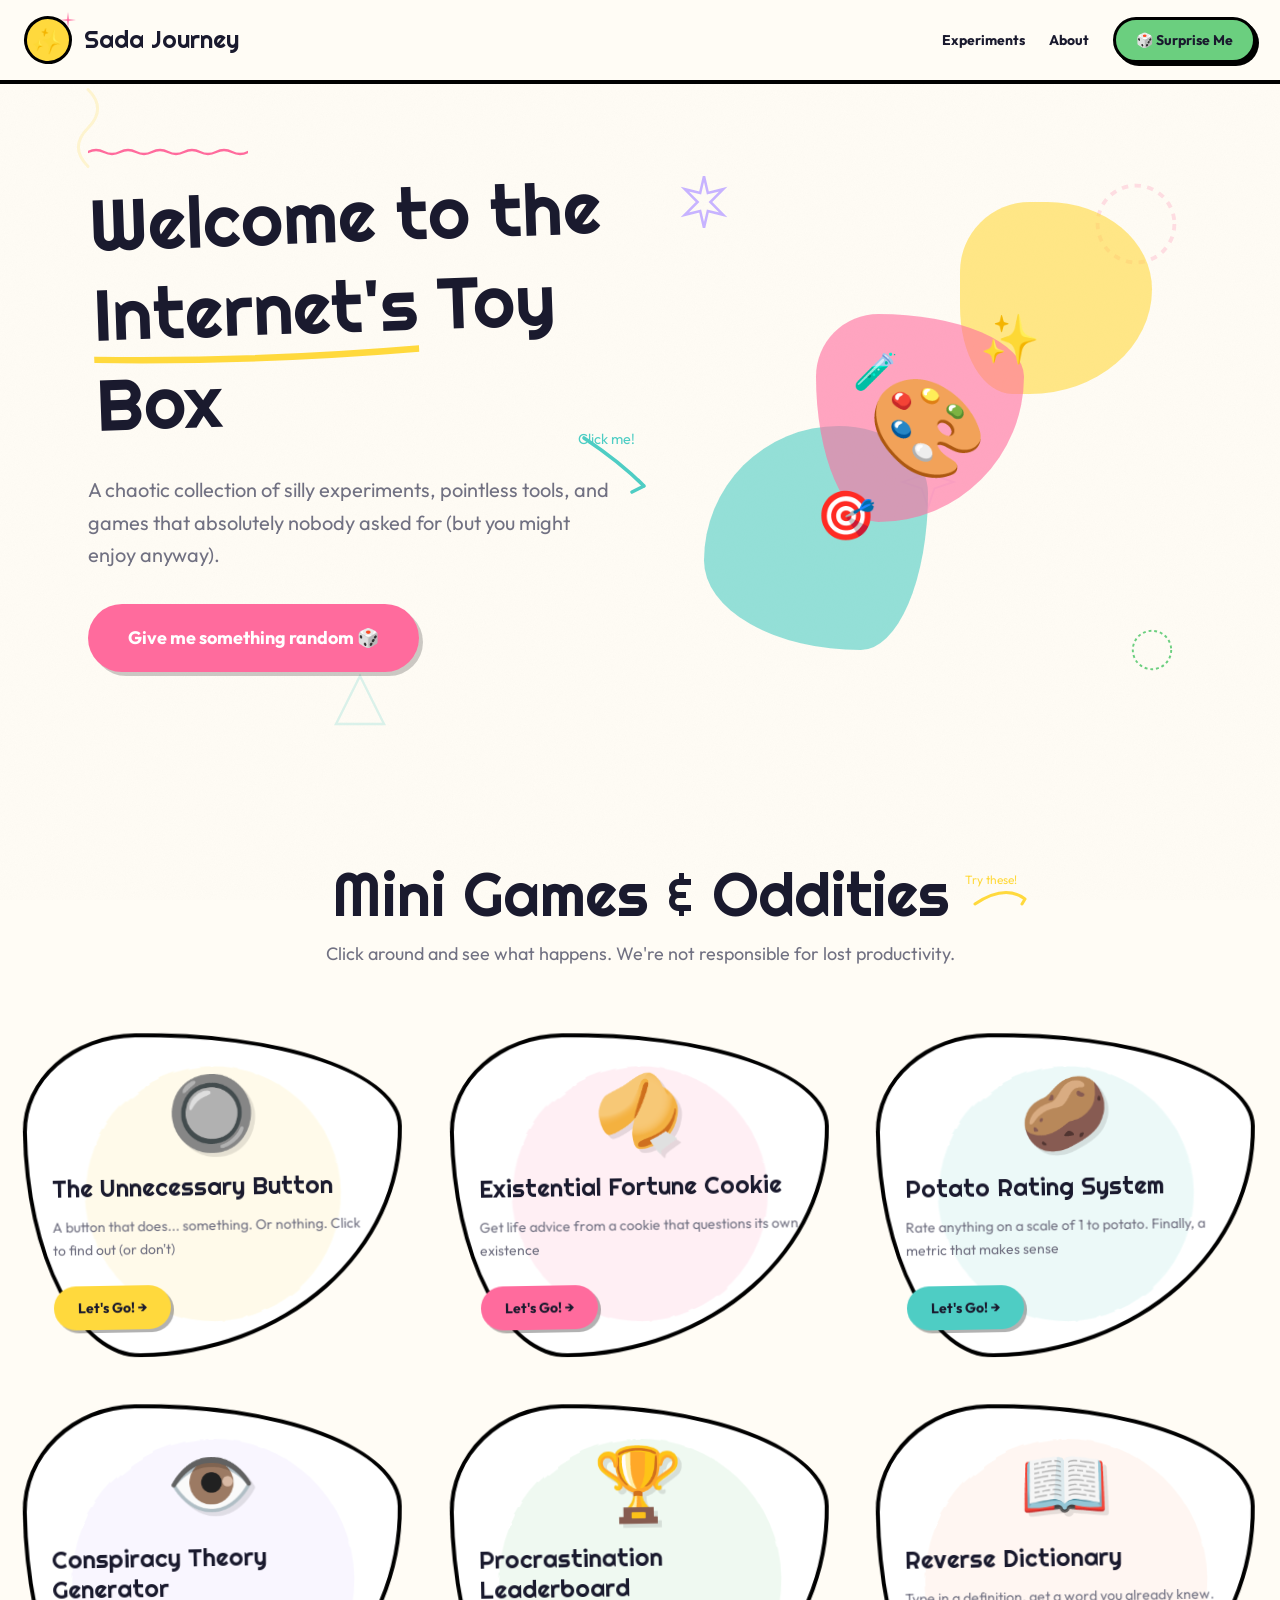
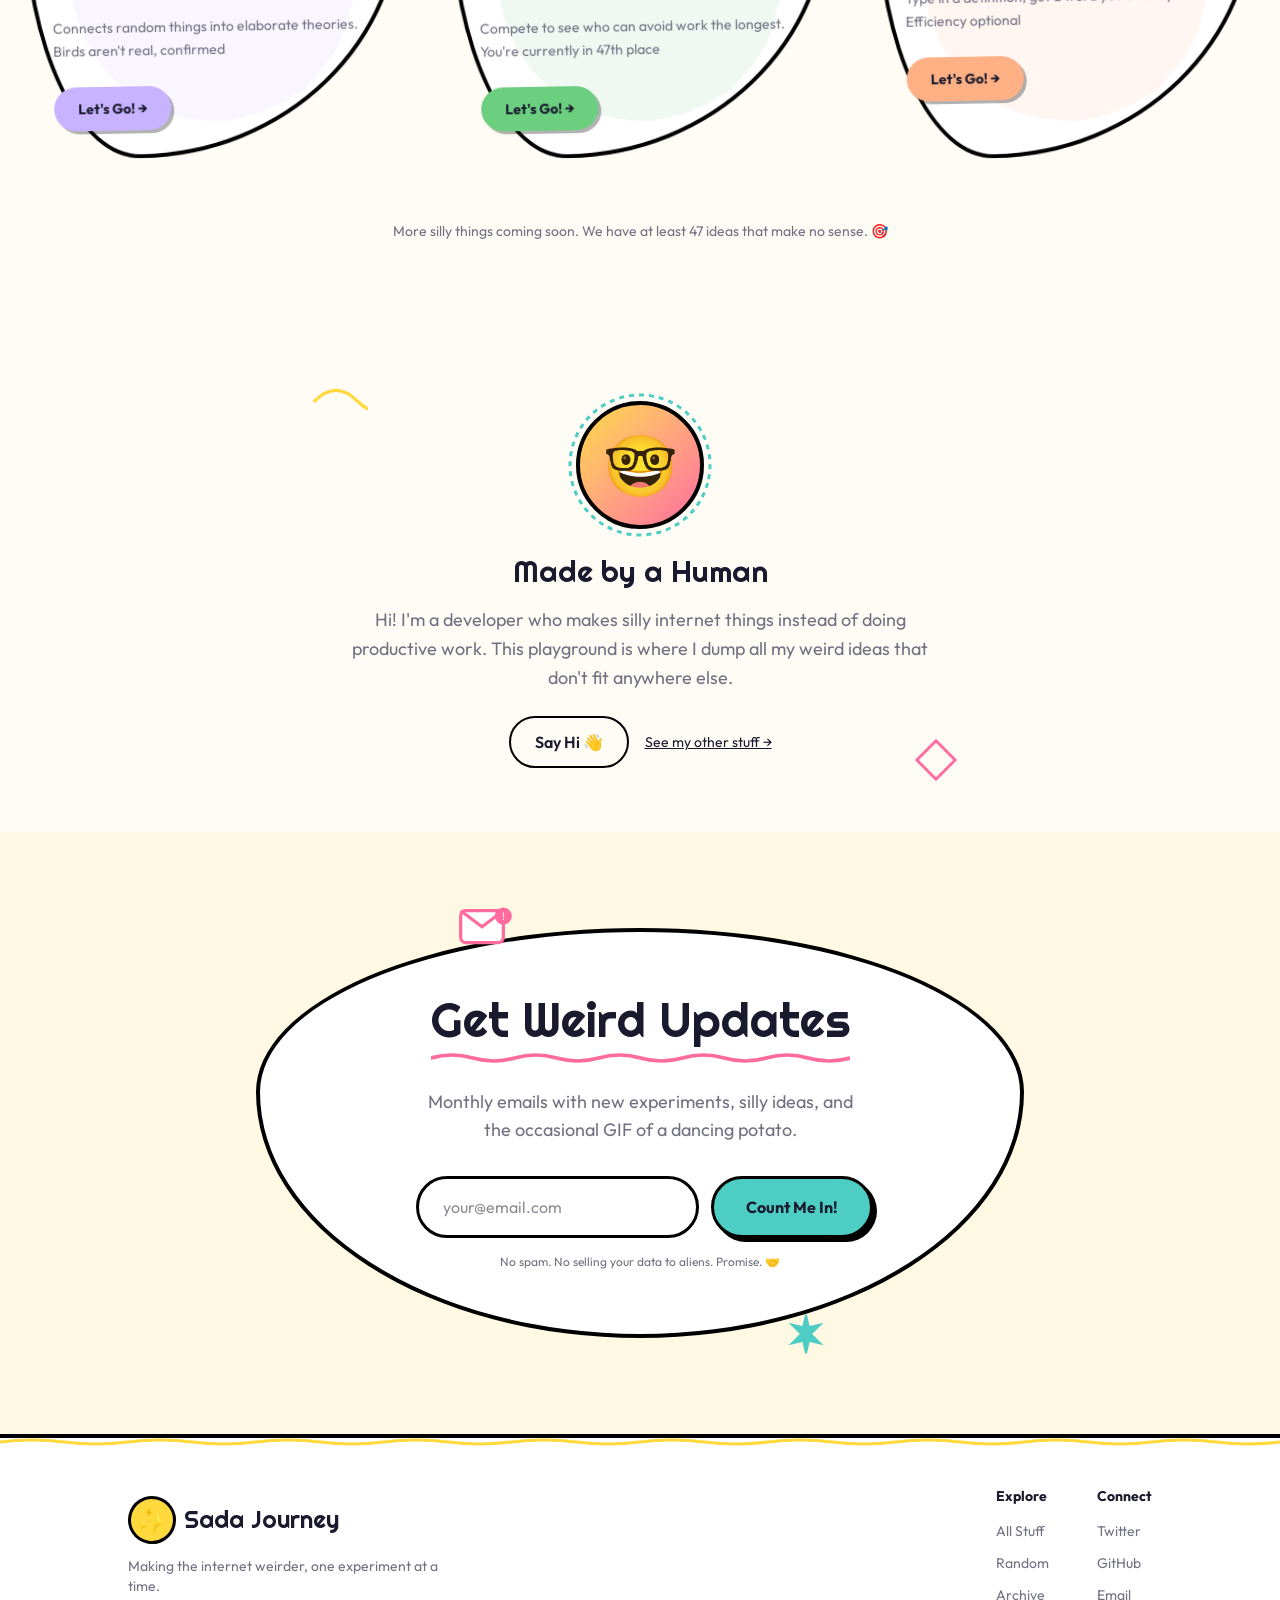
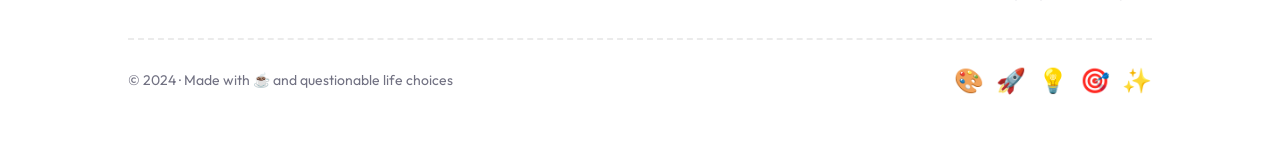
==== index.html @ 386aa63f "Add files via upload" ====
<!DOCTYPE html>
<html lang="en">
<head>
<meta charset="utf-8">
<meta name="viewport" content="width=device-width, initial-scale=1">
<title>Sada</title>
<meta name="description" content="Explore a whimsical online studio filled with interactive experiments and creative tools designed to spark curiosity and inspire playful discovery.">
<style id="reset-css"> @layer figreset,figoverridable,reset,theme,base,figutils,components,utilities;@layer figoverridable{:root{font-synthesis:none}}@layer figutils{:root{--banner-height:48px;--banner-height-v2:40px;--full-height-with-banner:calc(100dvh - var(--banner-height))}@media (max-width:600px){.banner-v2-container{left:0 !important;right:0 !important;margin:0 auto !important}}.wrapper-with-banner .min-h-screen{min-height:var(--full-height-with-banner)}.wrapper-with-banner .h-screen{height:var(--full-height-with-banner)}}</style>
<style id="font-faces-0"></style>
<style id="body-background-color">body:has([data-breakpoint-id="node-0_4"]) { background-color: #fff }</style>
<style id="ssr-css">#container .css-uwf2km {position: relative; flex: 1 0 0; display: block;}#container .css-exq74d {min-width: 1px; min-height: 1px; width: 100%; height: 100dvh;}#container .css-j9f0op {width: 100%; height: 100%;}</style>
<style>
        @keyframes blob {
          0%,
          100% {
            transform: translate(0, 0) scale(1) rotate(0deg);
          }
          33% {
            transform: translate(30px, -30px) scale(1.1) rotate(5deg);
          }
          66% {
            transform: translate(-20px, 20px) scale(0.9) rotate(-5deg);
          }
        }
        @keyframes bounce-slow {
          0%,
          100% {
            transform: translateY(0);
          }
          50% {
            transform: translateY(-20px);
          }
        }
        @keyframes float {
          0%,
          100% {
            transform: translateY(0) rotate(0deg);
          }
          50% {
            transform: translateY(-15px) rotate(10deg);
          }
        }
        .animate-blob {
          animation: blob 7s ease-in-out infinite;
        }
        .animate-bounce-slow {
          animation: bounce-slow 3s ease-in-out infinite;
        }
        .animate-float {
          animation: float 4s ease-in-out infinite;
        }
      </style>
<style>
        @keyframes fadeInUp {
          from {
            opacity: 0;
            transform: translateY(30px) rotate(2deg);
          }
          to {
            opacity: 1;
            transform: translateY(0) rotate(2deg);
          }
        }
      </style>
<style>
        @keyframes fadeInUp {
          from {
            opacity: 0;
            transform: translateY(30px) rotate(-3deg);
          }
          to {
            opacity: 1;
            transform: translateY(0) rotate(-3deg);
          }
        }
      </style>
<style>
        @keyframes fadeInUp {
          from {
            opacity: 0;
            transform: translateY(30px) rotate(1deg);
          }
          to {
            opacity: 1;
            transform: translateY(0) rotate(1deg);
          }
        }
      </style>
<style>
        @keyframes fadeInUp {
          from {
            opacity: 0;
            transform: translateY(30px) rotate(-2deg);
          }
          to {
            opacity: 1;
            transform: translateY(0) rotate(-2deg);
          }
        }
      </style>
<style>
        @keyframes fadeInUp {
          from {
            opacity: 0;
            transform: translateY(30px) rotate(3deg);
          }
          to {
            opacity: 1;
            transform: translateY(0) rotate(3deg);
          }
        }
      </style>
<style>
        @keyframes fadeInUp {
          from {
            opacity: 0;
            transform: translateY(30px) rotate(-1deg);
          }
          to {
            opacity: 1;
            transform: translateY(0) rotate(-1deg);
          }
        }
      </style>
<style>
        @keyframes float-slow {
          0%,
          100% {
            transform: translateY(0) rotate(0deg);
          }
          50% {
            transform: translateY(-20px) rotate(5deg);
          }
        }
        @keyframes spin-slow {
          from {
            transform: rotate(0deg);
          }
          to {
            transform: rotate(360deg);
          }
        }
        .animate-float-slow {
          animation: float-slow 8s ease-in-out infinite;
        }
        .animate-spin-slow {
          animation: spin-slow 20s linear infinite;
        }
      </style>
<style>
@import"https://fonts.googleapis.com/css2?family=Righteous&family=Outfit:wght@300;400;500;600;700;800&display=swap";/*! tailwindcss v4.1.12 | MIT License | https://tailwindcss.com */@layer properties{@supports (((-webkit-hyphens:none)) and (not (margin-trim:inline))) or ((-moz-orient:inline) and (not (color:rgb(from red r g b)))){*,:before,:after,::backdrop{--tw-translate-x:0;--tw-translate-y:0;--tw-translate-z:0;--tw-rotate-x:initial;--tw-rotate-y:initial;--tw-rotate-z:initial;--tw-skew-x:initial;--tw-skew-y:initial;--tw-space-y-reverse:0;--tw-space-x-reverse:0;--tw-border-style:solid;--tw-gradient-position:initial;--tw-gradient-from:#0000;--tw-gradient-via:#0000;--tw-gradient-to:#0000;--tw-gradient-stops:initial;--tw-gradient-via-stops:initial;--tw-gradient-from-position:0%;--tw-gradient-via-position:50%;--tw-gradient-to-position:100%;--tw-leading:initial;--tw-font-weight:initial;--tw-tracking:initial;--tw-ordinal:initial;--tw-slashed-zero:initial;--tw-numeric-figure:initial;--tw-numeric-spacing:initial;--tw-numeric-fraction:initial;--tw-shadow:0 0 #0000;--tw-shadow-color:initial;--tw-shadow-alpha:100%;--tw-inset-shadow:0 0 #0000;--tw-inset-shadow-color:initial;--tw-inset-shadow-alpha:100%;--tw-ring-color:initial;--tw-ring-shadow:0 0 #0000;--tw-inset-ring-color:initial;--tw-inset-ring-shadow:0 0 #0000;--tw-ring-inset:initial;--tw-ring-offset-width:0px;--tw-ring-offset-color:#fff;--tw-ring-offset-shadow:0 0 #0000;--tw-outline-style:solid;--tw-blur:initial;--tw-brightness:initial;--tw-contrast:initial;--tw-grayscale:initial;--tw-hue-rotate:initial;--tw-invert:initial;--tw-opacity:initial;--tw-saturate:initial;--tw-sepia:initial;--tw-drop-shadow:initial;--tw-drop-shadow-color:initial;--tw-drop-shadow-alpha:100%;--tw-drop-shadow-size:initial;--tw-backdrop-blur:initial;--tw-backdrop-brightness:initial;--tw-backdrop-contrast:initial;--tw-backdrop-grayscale:initial;--tw-backdrop-hue-rotate:initial;--tw-backdrop-invert:initial;--tw-backdrop-opacity:initial;--tw-backdrop-saturate:initial;--tw-backdrop-sepia:initial;--tw-duration:initial;--tw-ease:initial;--tw-scale-x:1;--tw-scale-y:1;--tw-scale-z:1;--tw-content:"";--tw-animation-delay:0s;--tw-animation-direction:normal;--tw-animation-duration:initial;--tw-animation-fill-mode:none;--tw-animation-iteration-count:1;--tw-enter-blur:0;--tw-enter-opacity:1;--tw-enter-rotate:0;--tw-enter-scale:1;--tw-enter-translate-x:0;--tw-enter-translate-y:0;--tw-exit-blur:0;--tw-exit-opacity:1;--tw-exit-rotate:0;--tw-exit-scale:1;--tw-exit-translate-x:0;--tw-exit-translate-y:0}}}@layer theme{:root,:host{--font-sans:ui-sans-serif,system-ui,sans-serif,"Apple Color Emoji","Segoe UI Emoji","Segoe UI Symbol","Noto Color Emoji";--font-mono:ui-monospace,SFMono-Regular,Menlo,Monaco,Consolas,"Liberation Mono","Courier New",monospace;--color-gray-100:oklch(96.7% .003 264.542);--color-black:#000;--color-white:#fff;--spacing:.25rem;--container-xs:20rem;--container-sm:24rem;--container-md:28rem;--container-lg:32rem;--container-xl:36rem;--container-2xl:42rem;--container-3xl:48rem;--container-5xl:64rem;--container-6xl:72rem;--container-7xl:80rem;--text-xs:.75rem;--text-xs--line-height:calc(1/.75);--text-sm:.875rem;--text-sm--line-height:calc(1.25/.875);--text-base:1rem;--text-base--line-height: 1.5 ;--text-lg:1.125rem;--text-lg--line-height:calc(1.75/1.125);--text-xl:1.25rem;--text-xl--line-height:calc(1.75/1.25);--text-2xl:1.5rem;--text-2xl--line-height:calc(2/1.5);--text-3xl:1.875rem;--text-3xl--line-height: 1.2 ;--text-4xl:2.25rem;--text-4xl--line-height:calc(2.5/2.25);--text-5xl:3rem;--text-5xl--line-height:1;--text-6xl:3.75rem;--text-6xl--line-height:1;--text-7xl:4.5rem;--text-7xl--line-height:1;--text-8xl:6rem;--text-8xl--line-height:1;--font-weight-normal:400;--font-weight-medium:500;--font-weight-semibold:600;--font-weight-bold:700;--tracking-tight:-.025em;--tracking-widest:.1em;--leading-tight:1.25;--leading-relaxed:1.625;--radius-xs:.125rem;--ease-out:cubic-bezier(0,0,.2,1);--ease-in-out:cubic-bezier(.4,0,.2,1);--animate-pulse:pulse 2s cubic-bezier(.4,0,.6,1)infinite;--animate-bounce:bounce 1s infinite;--blur-sm:8px;--aspect-video:16/9;--default-transition-duration:.15s;--default-transition-timing-function:cubic-bezier(.4,0,.2,1);--default-font-family:var(--font-sans);--default-mono-font-family:var(--font-mono);--color-border:var(--border)}}@layer base{*,:after,:before,::backdrop{box-sizing:border-box;border:0 solid;margin:0;padding:0}::file-selector-button{box-sizing:border-box;border:0 solid;margin:0;padding:0}html,:host{-webkit-text-size-adjust:100%;tab-size:4;line-height:1.5;font-family:var(--default-font-family,ui-sans-serif,system-ui,sans-serif,"Apple Color Emoji","Segoe UI Emoji","Segoe UI Symbol","Noto Color Emoji");font-feature-settings:var(--default-font-feature-settings,normal);font-variation-settings:var(--default-font-variation-settings,normal);-webkit-tap-highlight-color:transparent}hr{height:0;color:inherit;border-top-width:1px}abbr:where([title]){-webkit-text-decoration:underline dotted;text-decoration:underline dotted}h1,h2,h3,h4,h5,h6{font-size:inherit;font-weight:inherit}a{color:inherit;-webkit-text-decoration:inherit;text-decoration:inherit}b,strong{font-weight:bolder}code,kbd,samp,pre{font-family:var(--default-mono-font-family,ui-monospace,SFMono-Regular,Menlo,Monaco,Consolas,"Liberation Mono","Courier New",monospace);font-feature-settings:var(--default-mono-font-feature-settings,normal);font-variation-settings:var(--default-mono-font-variation-settings,normal);font-size:1em}small{font-size:80%}sub,sup{vertical-align:baseline;font-size:75%;line-height:0;position:relative}sub{bottom:-.25em}sup{top:-.5em}table{text-indent:0;border-color:inherit;border-collapse:collapse}:-moz-focusring{outline:auto}progress{vertical-align:baseline}summary{display:list-item}ol,ul,menu{list-style:none}img,svg,video,canvas,audio,iframe,embed,object{vertical-align:middle;display:block}img,video{max-width:100%;height:auto}button,input,select,optgroup,textarea{font:inherit;font-feature-settings:inherit;font-variation-settings:inherit;letter-spacing:inherit;color:inherit;opacity:1;background-color:#0000;border-radius:0}::file-selector-button{font:inherit;font-feature-settings:inherit;font-variation-settings:inherit;letter-spacing:inherit;color:inherit;opacity:1;background-color:#0000;border-radius:0}:where(select:is([multiple],[size])) optgroup{font-weight:bolder}:where(select:is([multiple],[size])) optgroup option{padding-inline-start:20px}::file-selector-button{margin-inline-end:4px}::placeholder{opacity:1}@supports (not ((-webkit-appearance:-apple-pay-button))) or (contain-intrinsic-size:1px){::placeholder{color:currentColor}@supports (color:color-mix(in lab,red,red)){::placeholder{color:color-mix(in oklab,currentcolor 50%,transparent)}}}textarea{resize:vertical}::-webkit-search-decoration{-webkit-appearance:none}::-webkit-date-and-time-value{min-height:1lh;text-align:inherit}::-webkit-datetime-edit{display:inline-flex}::-webkit-datetime-edit-fields-wrapper{padding:0}::-webkit-datetime-edit{padding-block:0}::-webkit-datetime-edit-year-field{padding-block:0}::-webkit-datetime-edit-month-field{padding-block:0}::-webkit-datetime-edit-day-field{padding-block:0}::-webkit-datetime-edit-hour-field{padding-block:0}::-webkit-datetime-edit-minute-field{padding-block:0}::-webkit-datetime-edit-second-field{padding-block:0}::-webkit-datetime-edit-millisecond-field{padding-block:0}::-webkit-datetime-edit-meridiem-field{padding-block:0}::-webkit-calendar-picker-indicator{line-height:1}:-moz-ui-invalid{box-shadow:none}button,input:where([type=button],[type=reset],[type=submit]){appearance:button}::file-selector-button{appearance:button}::-webkit-inner-spin-button{height:auto}::-webkit-outer-spin-button{height:auto}[hidden]:where(:not([hidden=until-found])){display:none!important}*{border-color:var(--border);outline-color:var(--ring)}@supports (color:color-mix(in lab,red,red)){*{outline-color:color-mix(in oklab,var(--ring)50%,transparent)}}body{background-color:var(--background);color:var(--foreground);font-family:var(--font-body)}html{font-size:var(--font-size)}h1{font-size:var(--text-2xl);font-weight:var(--font-weight-medium);line-height:1.5}h2{font-size:var(--text-xl);font-weight:var(--font-weight-medium);line-height:1.5}h3{font-size:var(--text-lg);font-weight:var(--font-weight-medium);line-height:1.5}h4,label,button{font-size:var(--text-base);font-weight:var(--font-weight-medium);line-height:1.5}input{font-size:var(--text-base);font-weight:var(--font-weight-normal);line-height:1.5}}@layer components;@layer utilities{.\@container\/card-header{container:card-header/inline-size}.pointer-events-none{pointer-events:none}.invisible{visibility:hidden}.sr-only{clip:rect(0,0,0,0);white-space:nowrap;border-width:0;width:1px;height:1px;margin:-1px;padding:0;position:absolute;overflow:hidden}.absolute{position:absolute}.fixed{position:fixed}.relative{position:relative}.sticky{position:sticky}.-inset-4{inset:calc(var(--spacing)*-4)}.-inset-8{inset:calc(var(--spacing)*-8)}.inset-0{inset:calc(var(--spacing)*0)}.inset-4{inset:calc(var(--spacing)*4)}.inset-x-0{inset-inline:calc(var(--spacing)*0)}.inset-y-0{inset-block:calc(var(--spacing)*0)}.-top-1{top:calc(var(--spacing)*-1)}.-top-3{top:calc(var(--spacing)*-3)}.-top-4{top:calc(var(--spacing)*-4)}.-top-8{top:calc(var(--spacing)*-8)}.-top-12{top:calc(var(--spacing)*-12)}.top-0{top:calc(var(--spacing)*0)}.top-1\.5{top:calc(var(--spacing)*1.5)}.top-1\/2{top:50%}.top-1\/3{top:33.3333%}.top-1\/4{top:25%}.top-3\.5{top:calc(var(--spacing)*3.5)}.top-4{top:calc(var(--spacing)*4)}.top-20{top:calc(var(--spacing)*20)}.top-40{top:calc(var(--spacing)*40)}.top-\[1px\]{top:1px}.top-\[50\%\]{top:50%}.top-\[60\%\]{top:60%}.top-full{top:100%}.-right-1{right:calc(var(--spacing)*-1)}.-right-3{right:calc(var(--spacing)*-3)}.-right-6{right:calc(var(--spacing)*-6)}.-right-8{right:calc(var(--spacing)*-8)}.-right-12{right:calc(var(--spacing)*-12)}.-right-20{right:calc(var(--spacing)*-20)}.-right-24{right:calc(var(--spacing)*-24)}.right-0{right:calc(var(--spacing)*0)}.right-1{right:calc(var(--spacing)*1)}.right-1\/4{right:25%}.right-2{right:calc(var(--spacing)*2)}.right-3{right:calc(var(--spacing)*3)}.right-4{right:calc(var(--spacing)*4)}.right-20{right:calc(var(--spacing)*20)}.-bottom-1{bottom:calc(var(--spacing)*-1)}.-bottom-2{bottom:calc(var(--spacing)*-2)}.-bottom-4{bottom:calc(var(--spacing)*-4)}.-bottom-6{bottom:calc(var(--spacing)*-6)}.-bottom-12{bottom:calc(var(--spacing)*-12)}.bottom-0{bottom:calc(var(--spacing)*0)}.bottom-1\/4{bottom:25%}.bottom-8{bottom:calc(var(--spacing)*8)}.bottom-40{bottom:calc(var(--spacing)*40)}.-left-4{left:calc(var(--spacing)*-4)}.-left-8{left:calc(var(--spacing)*-8)}.-left-12{left:calc(var(--spacing)*-12)}.left-0{left:calc(var(--spacing)*0)}.left-1{left:calc(var(--spacing)*1)}.left-1\/2{left:50%}.left-1\/3{left:33.3333%}.left-1\/4{left:25%}.left-2{left:calc(var(--spacing)*2)}.left-10{left:calc(var(--spacing)*10)}.left-\[50\%\]{left:50%}.isolate{isolation:isolate}.z-0{z-index:0}.z-10{z-index:10}.z-20{z-index:20}.z-40{z-index:40}.z-50{z-index:50}.z-\[1\]{z-index:1}.col-start-2{grid-column-start:2}.row-span-2{grid-row:span 2/span 2}.row-start-1{grid-row-start:1}.-mx-1{margin-inline:calc(var(--spacing)*-1)}.mx-2{margin-inline:calc(var(--spacing)*2)}.mx-3\.5{margin-inline:calc(var(--spacing)*3.5)}.mx-auto{margin-inline:auto}.my-0\.5{margin-block:calc(var(--spacing)*.5)}.my-1{margin-block:calc(var(--spacing)*1)}.-mt-4{margin-top:calc(var(--spacing)*-4)}.mt-1\.5{margin-top:calc(var(--spacing)*1.5)}.mt-2{margin-top:calc(var(--spacing)*2)}.mt-4{margin-top:calc(var(--spacing)*4)}.mt-6{margin-top:calc(var(--spacing)*6)}.mt-16{margin-top:calc(var(--spacing)*16)}.mt-auto{margin-top:auto}.mb-1\.5{margin-bottom:calc(var(--spacing)*1.5)}.mb-3{margin-bottom:calc(var(--spacing)*3)}.mb-4{margin-bottom:calc(var(--spacing)*4)}.mb-6{margin-bottom:calc(var(--spacing)*6)}.mb-8{margin-bottom:calc(var(--spacing)*8)}.mb-16{margin-bottom:calc(var(--spacing)*16)}.-ml-4{margin-left:calc(var(--spacing)*-4)}.ml-1{margin-left:calc(var(--spacing)*1)}.ml-auto{margin-left:auto}.line-clamp-1{-webkit-line-clamp:1;-webkit-box-orient:vertical;display:-webkit-box;overflow:hidden}.block{display:block}.flex{display:flex}.grid{display:grid}.hidden{display:none}.inline-block{display:inline-block}.inline-flex{display:inline-flex}.table{display:table}.table-caption{display:table-caption}.table-cell{display:table-cell}.table-row{display:table-row}.field-sizing-content{field-sizing:content}.aspect-square{aspect-ratio:1}.aspect-video{aspect-ratio:var(--aspect-video)}.size-2{width:calc(var(--spacing)*2);height:calc(var(--spacing)*2)}.size-2\.5{width:calc(var(--spacing)*2.5);height:calc(var(--spacing)*2.5)}.size-3{width:calc(var(--spacing)*3);height:calc(var(--spacing)*3)}.size-3\.5{width:calc(var(--spacing)*3.5);height:calc(var(--spacing)*3.5)}.size-4{width:calc(var(--spacing)*4);height:calc(var(--spacing)*4)}.size-7{width:calc(var(--spacing)*7);height:calc(var(--spacing)*7)}.size-8{width:calc(var(--spacing)*8);height:calc(var(--spacing)*8)}.size-9{width:calc(var(--spacing)*9);height:calc(var(--spacing)*9)}.size-10{width:calc(var(--spacing)*10);height:calc(var(--spacing)*10)}.size-full{width:100%;height:100%}.h-1{height:calc(var(--spacing)*1)}.h-1\.5{height:calc(var(--spacing)*1.5)}.h-2{height:calc(var(--spacing)*2)}.h-2\.5{height:calc(var(--spacing)*2.5)}.h-3{height:calc(var(--spacing)*3)}.h-4{height:calc(var(--spacing)*4)}.h-5{height:calc(var(--spacing)*5)}.h-7{height:calc(var(--spacing)*7)}.h-8{height:calc(var(--spacing)*8)}.h-9{height:calc(var(--spacing)*9)}.h-10{height:calc(var(--spacing)*10)}.h-12{height:calc(var(--spacing)*12)}.h-16{height:calc(var(--spacing)*16)}.h-20{height:calc(var(--spacing)*20)}.h-24{height:calc(var(--spacing)*24)}.h-32{height:calc(var(--spacing)*32)}.h-40{height:calc(var(--spacing)*40)}.h-48{height:calc(var(--spacing)*48)}.h-52{height:calc(var(--spacing)*52)}.h-56{height:calc(var(--spacing)*56)}.h-\[1\.15rem\]{height:1.15rem}.h-\[calc\(100\%\+4rem\)\]{height:calc(100% + 4rem)}.h-\[calc\(100\%-1px\)\]{height:calc(100% - 1px)}.h-\[var\(--radix-navigation-menu-viewport-height\)\]{height:var(--radix-navigation-menu-viewport-height)}.h-\[var\(--radix-select-trigger-height\)\]{height:var(--radix-select-trigger-height)}.h-auto{height:auto}.h-full{height:100%}.h-px{height:1px}.h-svh{height:100svh}.max-h-\(--radix-context-menu-content-available-height\){max-height:var(--radix-context-menu-content-available-height)}.max-h-\(--radix-dropdown-menu-content-available-height\){max-height:var(--radix-dropdown-menu-content-available-height)}.max-h-\(--radix-select-content-available-height\){max-height:var(--radix-select-content-available-height)}.max-h-\[300px\]{max-height:300px}.min-h-0{min-height:calc(var(--spacing)*0)}.min-h-4{min-height:calc(var(--spacing)*4)}.min-h-16{min-height:calc(var(--spacing)*16)}.min-h-screen{min-height:100vh}.min-h-svh{min-height:100svh}.w-\(--sidebar-width\){width:var(--sidebar-width)}.w-0{width:calc(var(--spacing)*0)}.w-1{width:calc(var(--spacing)*1)}.w-2{width:calc(var(--spacing)*2)}.w-2\.5{width:calc(var(--spacing)*2.5)}.w-3{width:calc(var(--spacing)*3)}.w-3\/4{width:75%}.w-4{width:calc(var(--spacing)*4)}.w-5{width:calc(var(--spacing)*5)}.w-7{width:calc(var(--spacing)*7)}.w-8{width:calc(var(--spacing)*8)}.w-9{width:calc(var(--spacing)*9)}.w-12{width:calc(var(--spacing)*12)}.w-16{width:calc(var(--spacing)*16)}.w-20{width:calc(var(--spacing)*20)}.w-24{width:calc(var(--spacing)*24)}.w-32{width:calc(var(--spacing)*32)}.w-40{width:calc(var(--spacing)*40)}.w-48{width:calc(var(--spacing)*48)}.w-52{width:calc(var(--spacing)*52)}.w-56{width:calc(var(--spacing)*56)}.w-64{width:calc(var(--spacing)*64)}.w-72{width:calc(var(--spacing)*72)}.w-\[100px\]{width:100px}.w-\[calc\(100\%\+4rem\)\]{width:calc(100% + 4rem)}.w-auto{width:auto}.w-fit{width:fit-content}.w-full{width:100%}.w-max{width:max-content}.w-px{width:1px}.max-w-\(--skeleton-width\){max-width:var(--skeleton-width)}.max-w-2xl{max-width:var(--container-2xl)}.max-w-3xl{max-width:var(--container-3xl)}.max-w-5xl{max-width:var(--container-5xl)}.max-w-6xl{max-width:var(--container-6xl)}.max-w-7xl{max-width:var(--container-7xl)}.max-w-\[calc\(100\%-2rem\)\]{max-width:calc(100% - 2rem)}.max-w-max{max-width:max-content}.max-w-md{max-width:var(--container-md)}.max-w-xl{max-width:var(--container-xl)}.max-w-xs{max-width:var(--container-xs)}.min-w-0{min-width:calc(var(--spacing)*0)}.min-w-5{min-width:calc(var(--spacing)*5)}.min-w-8{min-width:calc(var(--spacing)*8)}.min-w-9{min-width:calc(var(--spacing)*9)}.min-w-10{min-width:calc(var(--spacing)*10)}.min-w-\[8rem\]{min-width:8rem}.min-w-\[12rem\]{min-width:12rem}.min-w-\[var\(--radix-select-trigger-width\)\]{min-width:var(--radix-select-trigger-width)}.flex-1{flex:1}.shrink-0{flex-shrink:0}.grow{flex-grow:1}.grow-0{flex-grow:0}.basis-full{flex-basis:100%}.caption-bottom{caption-side:bottom}.border-collapse{border-collapse:collapse}.origin-\(--radix-context-menu-content-transform-origin\){transform-origin:var(--radix-context-menu-content-transform-origin)}.origin-\(--radix-dropdown-menu-content-transform-origin\){transform-origin:var(--radix-dropdown-menu-content-transform-origin)}.origin-\(--radix-hover-card-content-transform-origin\){transform-origin:var(--radix-hover-card-content-transform-origin)}.origin-\(--radix-menubar-content-transform-origin\){transform-origin:var(--radix-menubar-content-transform-origin)}.origin-\(--radix-popover-content-transform-origin\){transform-origin:var(--radix-popover-content-transform-origin)}.origin-\(--radix-select-content-transform-origin\){transform-origin:var(--radix-select-content-transform-origin)}.origin-\(--radix-tooltip-content-transform-origin\){transform-origin:var(--radix-tooltip-content-transform-origin)}.-translate-x-1\/2{--tw-translate-x: -50% ;translate:var(--tw-translate-x)var(--tw-translate-y)}.-translate-x-px{--tw-translate-x:-1px;translate:var(--tw-translate-x)var(--tw-translate-y)}.translate-x-\[-50\%\]{--tw-translate-x:-50%;translate:var(--tw-translate-x)var(--tw-translate-y)}.translate-x-px{--tw-translate-x:1px;translate:var(--tw-translate-x)var(--tw-translate-y)}.-translate-y-1\/2{--tw-translate-y: -50% ;translate:var(--tw-translate-x)var(--tw-translate-y)}.translate-y-0\.5{--tw-translate-y:calc(var(--spacing)*.5);translate:var(--tw-translate-x)var(--tw-translate-y)}.translate-y-\[-50\%\]{--tw-translate-y:-50%;translate:var(--tw-translate-x)var(--tw-translate-y)}.translate-y-\[calc\(-50\%_-_2px\)\]{--tw-translate-y: calc(-50% - 2px) ;translate:var(--tw-translate-x)var(--tw-translate-y)}.rotate-12{rotate:12deg}.rotate-45{rotate:45deg}.rotate-90{rotate:90deg}.transform{transform:var(--tw-rotate-x,)var(--tw-rotate-y,)var(--tw-rotate-z,)var(--tw-skew-x,)var(--tw-skew-y,)}.animate-bounce{animation:var(--animate-bounce)}.animate-caret-blink{animation:1.25s ease-out infinite caret-blink}.animate-in{animation:enter var(--tw-animation-duration,var(--tw-duration,.15s))var(--tw-ease,ease)var(--tw-animation-delay,0s)var(--tw-animation-iteration-count,1)var(--tw-animation-direction,normal)var(--tw-animation-fill-mode,none)}.animate-pulse{animation:var(--animate-pulse)}.cursor-default{cursor:default}.cursor-pointer{cursor:pointer}.touch-none{touch-action:none}.resize-none{resize:none}.scroll-my-1{scroll-margin-block:calc(var(--spacing)*1)}.scroll-py-1{scroll-padding-block:calc(var(--spacing)*1)}.list-none{list-style-type:none}.auto-rows-min{grid-auto-rows:min-content}.grid-cols-1{grid-template-columns:repeat(1,minmax(0,1fr))}.grid-cols-\[0_1fr\]{grid-template-columns:0 1fr}.grid-rows-\[auto_auto\]{grid-template-rows:auto auto}.flex-col{flex-direction:column}.flex-col-reverse{flex-direction:column-reverse}.flex-row{flex-direction:row}.flex-wrap{flex-wrap:wrap}.items-center{align-items:center}.items-end{align-items:flex-end}.items-start{align-items:flex-start}.items-stretch{align-items:stretch}.justify-between{justify-content:space-between}.justify-center{justify-content:center}.justify-items-start{justify-items:start}.gap-1{gap:calc(var(--spacing)*1)}.gap-1\.5{gap:calc(var(--spacing)*1.5)}.gap-2{gap:calc(var(--spacing)*2)}.gap-3{gap:calc(var(--spacing)*3)}.gap-4{gap:calc(var(--spacing)*4)}.gap-6{gap:calc(var(--spacing)*6)}.gap-8{gap:calc(var(--spacing)*8)}.gap-12{gap:calc(var(--spacing)*12)}:where(.space-y-2>:not(:last-child)){--tw-space-y-reverse:0;margin-block-start:calc(calc(var(--spacing)*2)*var(--tw-space-y-reverse));margin-block-end:calc(calc(var(--spacing)*2)*calc(1 - var(--tw-space-y-reverse)))}:where(.space-y-8>:not(:last-child)){--tw-space-y-reverse:0;margin-block-start:calc(calc(var(--spacing)*8)*var(--tw-space-y-reverse));margin-block-end:calc(calc(var(--spacing)*8)*calc(1 - var(--tw-space-y-reverse)))}:where(.space-x-1>:not(:last-child)){--tw-space-x-reverse:0;margin-inline-start:calc(calc(var(--spacing)*1)*var(--tw-space-x-reverse));margin-inline-end:calc(calc(var(--spacing)*1)*calc(1 - var(--tw-space-x-reverse)))}.gap-y-0\.5{row-gap:calc(var(--spacing)*.5)}.self-start{align-self:flex-start}.justify-self-end{justify-self:flex-end}.overflow-auto{overflow:auto}.overflow-hidden{overflow:hidden}.overflow-x-auto{overflow-x:auto}.overflow-x-hidden{overflow-x:hidden}.overflow-y-auto{overflow-y:auto}.rounded-\[2px\]{border-radius:2px}.rounded-\[4px\]{border-radius:4px}.rounded-\[30\%_70\%_70\%_30\%\/30\%_30\%_70\%_70\%\]{border-radius:30% 70% 70% 30%/30% 30% 70% 70%}.rounded-\[40\%_60\%_70\%_30\%\/40\%_50\%_60\%_50\%\]{border-radius:40% 60% 70% 30%/40% 50% 60%}.rounded-\[60\%_40\%_30\%_70\%\/60\%_30\%_70\%_40\%\]{border-radius:60% 40% 30% 70%/60% 30% 70% 40%}.rounded-\[inherit\]{border-radius:inherit}.rounded-full{border-radius:3.40282e38px}.rounded-lg{border-radius:var(--radius)}.rounded-md{border-radius:calc(var(--radius) - 2px)}.rounded-none{border-radius:0}.rounded-sm{border-radius:calc(var(--radius) - 4px)}.rounded-xl{border-radius:calc(var(--radius) + 4px)}.rounded-xs{border-radius:var(--radius-xs)}.rounded-tl-sm{border-top-left-radius:calc(var(--radius) - 4px)}.border{border-style:var(--tw-border-style);border-width:1px}.border-2{border-style:var(--tw-border-style);border-width:2px}.border-3{border-style:var(--tw-border-style);border-width:3px}.border-4{border-style:var(--tw-border-style);border-width:4px}.border-\[1\.5px\]{border-style:var(--tw-border-style);border-width:1.5px}.border-y{border-block-style:var(--tw-border-style);border-block-width:1px}.border-t{border-top-style:var(--tw-border-style);border-top-width:1px}.border-t-2{border-top-style:var(--tw-border-style);border-top-width:2px}.border-t-4{border-top-style:var(--tw-border-style);border-top-width:4px}.border-r{border-right-style:var(--tw-border-style);border-right-width:1px}.border-b{border-bottom-style:var(--tw-border-style);border-bottom-width:1px}.border-b-4{border-bottom-style:var(--tw-border-style);border-bottom-width:4px}.border-l{border-left-style:var(--tw-border-style);border-left-width:1px}.border-dashed{--tw-border-style:dashed;border-style:dashed}.border-\(--color-border\){border-color:var(--color-border)}.border-black{border-color:var(--color-black)}.border-border,.border-border\/50{border-color:var(--border)}@supports (color:color-mix(in lab,red,red)){.border-border\/50{border-color:color-mix(in oklab,var(--border)50%,transparent)}}.border-input{border-color:var(--input)}.border-primary{border-color:var(--primary)}.border-sidebar-border{border-color:var(--sidebar-border)}.border-transparent{border-color:#0000}.border-t-transparent{border-top-color:#0000}.border-l-transparent{border-left-color:#0000}.bg-\(--color-bg\){background-color:var(--color-bg)}.bg-\[\#4ECDC4\]{background-color:#4ecdc4}.bg-\[\#6BCF7F\]{background-color:#6bcf7f}.bg-\[\#FF6B9D\]{background-color:#ff6b9d}.bg-\[\#FFD93D\]{background-color:#ffd93d}.bg-\[\#FFD93D\]\/10{background-color:#ffd93d1a}.bg-accent{background-color:var(--accent)}.bg-background,.bg-background\/90{background-color:var(--background)}@supports (color:color-mix(in lab,red,red)){.bg-background\/90{background-color:color-mix(in oklab,var(--background)90%,transparent)}}.bg-black\/50{background-color:#00000080}@supports (color:color-mix(in lab,red,red)){.bg-black\/50{background-color:color-mix(in oklab,var(--color-black)50%,transparent)}}.bg-border{background-color:var(--border)}.bg-card{background-color:var(--card)}.bg-destructive{background-color:var(--destructive)}.bg-foreground{background-color:var(--foreground)}.bg-gray-100{background-color:var(--color-gray-100)}.bg-input-background{background-color:var(--input-background)}.bg-muted,.bg-muted\/50{background-color:var(--muted)}@supports (color:color-mix(in lab,red,red)){.bg-muted\/50{background-color:color-mix(in oklab,var(--muted)50%,transparent)}}.bg-popover{background-color:var(--popover)}.bg-primary,.bg-primary\/20{background-color:var(--primary)}@supports (color:color-mix(in lab,red,red)){.bg-primary\/20{background-color:color-mix(in oklab,var(--primary)20%,transparent)}}.bg-secondary{background-color:var(--secondary)}.bg-sidebar{background-color:var(--sidebar)}.bg-sidebar-border{background-color:var(--sidebar-border)}.bg-transparent{background-color:#0000}.bg-white{background-color:var(--color-white)}.bg-gradient-to-br{--tw-gradient-position:to bottom right in oklab;background-image:linear-gradient(var(--tw-gradient-stops))}.from-\[\#FFD93D\]{--tw-gradient-from:#ffd93d;--tw-gradient-stops:var(--tw-gradient-via-stops,var(--tw-gradient-position),var(--tw-gradient-from)var(--tw-gradient-from-position),var(--tw-gradient-to)var(--tw-gradient-to-position))}.to-\[\#FF6B9D\]{--tw-gradient-to:#ff6b9d;--tw-gradient-stops:var(--tw-gradient-via-stops,var(--tw-gradient-position),var(--tw-gradient-from)var(--tw-gradient-from-position),var(--tw-gradient-to)var(--tw-gradient-to-position))}.fill-current{fill:currentColor}.fill-primary{fill:var(--primary)}.p-0{padding:calc(var(--spacing)*0)}.p-1{padding:calc(var(--spacing)*1)}.p-2{padding:calc(var(--spacing)*2)}.p-3{padding:calc(var(--spacing)*3)}.p-4{padding:calc(var(--spacing)*4)}.p-6{padding:calc(var(--spacing)*6)}.p-8{padding:calc(var(--spacing)*8)}.p-12{padding:calc(var(--spacing)*12)}.p-\[3px\]{padding:3px}.p-px{padding:1px}.px-1{padding-inline:calc(var(--spacing)*1)}.px-1\.5{padding-inline:calc(var(--spacing)*1.5)}.px-2{padding-inline:calc(var(--spacing)*2)}.px-2\.5{padding-inline:calc(var(--spacing)*2.5)}.px-3{padding-inline:calc(var(--spacing)*3)}.px-4{padding-inline:calc(var(--spacing)*4)}.px-5{padding-inline:calc(var(--spacing)*5)}.px-6{padding-inline:calc(var(--spacing)*6)}.px-8{padding-inline:calc(var(--spacing)*8)}.px-10{padding-inline:calc(var(--spacing)*10)}.py-0\.5{padding-block:calc(var(--spacing)*.5)}.py-1{padding-block:calc(var(--spacing)*1)}.py-1\.5{padding-block:calc(var(--spacing)*1.5)}.py-2{padding-block:calc(var(--spacing)*2)}.py-2\.5{padding-block:calc(var(--spacing)*2.5)}.py-3{padding-block:calc(var(--spacing)*3)}.py-4{padding-block:calc(var(--spacing)*4)}.py-5{padding-block:calc(var(--spacing)*5)}.py-6{padding-block:calc(var(--spacing)*6)}.py-12{padding-block:calc(var(--spacing)*12)}.py-16{padding-block:calc(var(--spacing)*16)}.py-24{padding-block:calc(var(--spacing)*24)}.pt-0{padding-top:calc(var(--spacing)*0)}.pt-1{padding-top:calc(var(--spacing)*1)}.pt-3{padding-top:calc(var(--spacing)*3)}.pt-4{padding-top:calc(var(--spacing)*4)}.pt-6{padding-top:calc(var(--spacing)*6)}.pr-2{padding-right:calc(var(--spacing)*2)}.pr-2\.5{padding-right:calc(var(--spacing)*2.5)}.pr-8{padding-right:calc(var(--spacing)*8)}.pb-3{padding-bottom:calc(var(--spacing)*3)}.pb-4{padding-bottom:calc(var(--spacing)*4)}.pb-6{padding-bottom:calc(var(--spacing)*6)}.pl-2{padding-left:calc(var(--spacing)*2)}.pl-4{padding-left:calc(var(--spacing)*4)}.pl-8{padding-left:calc(var(--spacing)*8)}.text-center{text-align:center}.text-left{text-align:left}.align-middle{vertical-align:middle}.font-mono{font-family:var(--font-mono)}.text-2xl{font-size:var(--text-2xl);line-height:var(--tw-leading,var(--text-2xl--line-height))}.text-3xl{font-size:var(--text-3xl);line-height:var(--tw-leading,var(--text-3xl--line-height))}.text-4xl{font-size:var(--text-4xl);line-height:var(--tw-leading,var(--text-4xl--line-height))}.text-5xl{font-size:var(--text-5xl);line-height:var(--tw-leading,var(--text-5xl--line-height))}.text-6xl{font-size:var(--text-6xl);line-height:var(--tw-leading,var(--text-6xl--line-height))}.text-7xl{font-size:var(--text-7xl);line-height:var(--tw-leading,var(--text-7xl--line-height))}.text-8xl{font-size:var(--text-8xl);line-height:var(--tw-leading,var(--text-8xl--line-height))}.text-base{font-size:var(--text-base);line-height:var(--tw-leading,var(--text-base--line-height))}.text-lg{font-size:var(--text-lg);line-height:var(--tw-leading,var(--text-lg--line-height))}.text-sm{font-size:var(--text-sm);line-height:var(--tw-leading,var(--text-sm--line-height))}.text-xl{font-size:var(--text-xl);line-height:var(--tw-leading,var(--text-xl--line-height))}.text-xs{font-size:var(--text-xs);line-height:var(--tw-leading,var(--text-xs--line-height))}.text-\[0\.8rem\]{font-size:.8rem}.leading-none{--tw-leading:1;line-height:1}.leading-relaxed{--tw-leading:var(--leading-relaxed);line-height:var(--leading-relaxed)}.leading-tight{--tw-leading:var(--leading-tight);line-height:var(--leading-tight)}.font-bold{--tw-font-weight:var(--font-weight-bold);font-weight:var(--font-weight-bold)}.font-medium{--tw-font-weight:var(--font-weight-medium);font-weight:var(--font-weight-medium)}.font-normal{--tw-font-weight:var(--font-weight-normal);font-weight:var(--font-weight-normal)}.font-semibold{--tw-font-weight:var(--font-weight-semibold);font-weight:var(--font-weight-semibold)}.tracking-tight{--tw-tracking:var(--tracking-tight);letter-spacing:var(--tracking-tight)}.tracking-widest{--tw-tracking:var(--tracking-widest);letter-spacing:var(--tracking-widest)}.text-balance{text-wrap:balance}.break-words{overflow-wrap:break-word}.whitespace-nowrap{white-space:nowrap}.text-accent-foreground{color:var(--accent-foreground)}.text-card-foreground{color:var(--card-foreground)}.text-current{color:currentColor}.text-destructive{color:var(--destructive)}.text-foreground{color:var(--foreground)}.text-muted-foreground{color:var(--muted-foreground)}.text-popover-foreground{color:var(--popover-foreground)}.text-primary{color:var(--primary)}.text-primary-foreground{color:var(--primary-foreground)}.text-secondary-foreground{color:var(--secondary-foreground)}.text-sidebar-foreground,.text-sidebar-foreground\/70{color:var(--sidebar-foreground)}@supports (color:color-mix(in lab,red,red)){.text-sidebar-foreground\/70{color:color-mix(in oklab,var(--sidebar-foreground)70%,transparent)}}.text-white{color:var(--color-white)}.italic{font-style:italic}.tabular-nums{--tw-numeric-spacing:tabular-nums;font-variant-numeric:var(--tw-ordinal,)var(--tw-slashed-zero,)var(--tw-numeric-figure,)var(--tw-numeric-spacing,)var(--tw-numeric-fraction,)}.underline{text-decoration-line:underline}.underline-offset-4{text-underline-offset:4px}.opacity-0{opacity:0}.opacity-5{opacity:.05}.opacity-10{opacity:.1}.opacity-20{opacity:.2}.opacity-50{opacity:.5}.opacity-60{opacity:.6}.opacity-70{opacity:.7}.opacity-\[0\.03\]{opacity:.03}.shadow{--tw-shadow:0 1px 3px 0 var(--tw-shadow-color,#0000001a),0 1px 2px -1px var(--tw-shadow-color,#0000001a);box-shadow:var(--tw-inset-shadow),var(--tw-inset-ring-shadow),var(--tw-ring-offset-shadow),var(--tw-ring-shadow),var(--tw-shadow)}.shadow-\[0_0_0_1px_hsl\(var\(--sidebar-border\)\)\]{--tw-shadow:0 0 0 1px var(--tw-shadow-color,hsl(var(--sidebar-border)));box-shadow:var(--tw-inset-shadow),var(--tw-inset-ring-shadow),var(--tw-ring-offset-shadow),var(--tw-ring-shadow),var(--tw-shadow)}.shadow-\[3px_3px_0px_0px_rgba\(0\,0\,0\,1\)\]{--tw-shadow:3px 3px 0px 0px var(--tw-shadow-color,#000);box-shadow:var(--tw-inset-shadow),var(--tw-inset-ring-shadow),var(--tw-ring-offset-shadow),var(--tw-ring-shadow),var(--tw-shadow)}.shadow-\[4px_4px_0px_0px_rgba\(0\,0\,0\,0\.2\)\]{--tw-shadow:4px 4px 0px 0px var(--tw-shadow-color,#0003);box-shadow:var(--tw-inset-shadow),var(--tw-inset-ring-shadow),var(--tw-ring-offset-shadow),var(--tw-ring-shadow),var(--tw-shadow)}.shadow-\[4px_4px_0px_0px_rgba\(0\,0\,0\,1\)\]{--tw-shadow:4px 4px 0px 0px var(--tw-shadow-color,#000);box-shadow:var(--tw-inset-shadow),var(--tw-inset-ring-shadow),var(--tw-ring-offset-shadow),var(--tw-ring-shadow),var(--tw-shadow)}.shadow-\[6px_6px_0px_0px_rgba\(0\,0\,0\,1\)\]{--tw-shadow:6px 6px 0px 0px var(--tw-shadow-color,#000);box-shadow:var(--tw-inset-shadow),var(--tw-inset-ring-shadow),var(--tw-ring-offset-shadow),var(--tw-ring-shadow),var(--tw-shadow)}.shadow-lg{--tw-shadow:0 10px 15px -3px var(--tw-shadow-color,#0000001a),0 4px 6px -4px var(--tw-shadow-color,#0000001a);box-shadow:var(--tw-inset-shadow),var(--tw-inset-ring-shadow),var(--tw-ring-offset-shadow),var(--tw-ring-shadow),var(--tw-shadow)}.shadow-md{--tw-shadow:0 4px 6px -1px var(--tw-shadow-color,#0000001a),0 2px 4px -2px var(--tw-shadow-color,#0000001a);box-shadow:var(--tw-inset-shadow),var(--tw-inset-ring-shadow),var(--tw-ring-offset-shadow),var(--tw-ring-shadow),var(--tw-shadow)}.shadow-none{--tw-shadow:0 0 #0000;box-shadow:var(--tw-inset-shadow),var(--tw-inset-ring-shadow),var(--tw-ring-offset-shadow),var(--tw-ring-shadow),var(--tw-shadow)}.shadow-sm{--tw-shadow:0 1px 3px 0 var(--tw-shadow-color,#0000001a),0 1px 2px -1px var(--tw-shadow-color,#0000001a);box-shadow:var(--tw-inset-shadow),var(--tw-inset-ring-shadow),var(--tw-ring-offset-shadow),var(--tw-ring-shadow),var(--tw-shadow)}.shadow-xl{--tw-shadow:0 20px 25px -5px var(--tw-shadow-color,#0000001a),0 8px 10px -6px var(--tw-shadow-color,#0000001a);box-shadow:var(--tw-inset-shadow),var(--tw-inset-ring-shadow),var(--tw-ring-offset-shadow),var(--tw-ring-shadow),var(--tw-shadow)}.shadow-xs{--tw-shadow:0 1px 2px 0 var(--tw-shadow-color,#0000000d);box-shadow:var(--tw-inset-shadow),var(--tw-inset-ring-shadow),var(--tw-ring-offset-shadow),var(--tw-ring-shadow),var(--tw-shadow)}.ring-0{--tw-ring-shadow:var(--tw-ring-inset,)0 0 0 calc(0px + var(--tw-ring-offset-width))var(--tw-ring-color,currentcolor);box-shadow:var(--tw-inset-shadow),var(--tw-inset-ring-shadow),var(--tw-ring-offset-shadow),var(--tw-ring-shadow),var(--tw-shadow)}.ring-ring\/50{--tw-ring-color:var(--ring)}@supports (color:color-mix(in lab,red,red)){.ring-ring\/50{--tw-ring-color:color-mix(in oklab,var(--ring)50%,transparent)}}.ring-sidebar-ring{--tw-ring-color:var(--sidebar-ring)}.ring-offset-background{--tw-ring-offset-color:var(--background)}.outline-hidden{--tw-outline-style:none;outline-style:none}@media (forced-colors:active){.outline-hidden{outline-offset:2px;outline:2px solid #0000}}.outline{outline-style:var(--tw-outline-style);outline-width:1px}.filter{filter:var(--tw-blur,)var(--tw-brightness,)var(--tw-contrast,)var(--tw-grayscale,)var(--tw-hue-rotate,)var(--tw-invert,)var(--tw-saturate,)var(--tw-sepia,)var(--tw-drop-shadow,)}.backdrop-blur-sm{--tw-backdrop-blur:blur(var(--blur-sm));-webkit-backdrop-filter:var(--tw-backdrop-blur,)var(--tw-backdrop-brightness,)var(--tw-backdrop-contrast,)var(--tw-backdrop-grayscale,)var(--tw-backdrop-hue-rotate,)var(--tw-backdrop-invert,)var(--tw-backdrop-opacity,)var(--tw-backdrop-saturate,)var(--tw-backdrop-sepia,);backdrop-filter:var(--tw-backdrop-blur,)var(--tw-backdrop-brightness,)var(--tw-backdrop-contrast,)var(--tw-backdrop-grayscale,)var(--tw-backdrop-hue-rotate,)var(--tw-backdrop-invert,)var(--tw-backdrop-opacity,)var(--tw-backdrop-saturate,)var(--tw-backdrop-sepia,)}.transition{transition-property:color,background-color,border-color,outline-color,text-decoration-color,fill,stroke,--tw-gradient-from,--tw-gradient-via,--tw-gradient-to,opacity,box-shadow,transform,translate,scale,rotate,filter,-webkit-backdrop-filter,backdrop-filter,display,visibility,content-visibility,overlay,pointer-events;transition-timing-function:var(--tw-ease,var(--default-transition-timing-function));transition-duration:var(--tw-duration,var(--default-transition-duration))}.transition-\[color\,box-shadow\]{transition-property:color,box-shadow;transition-timing-function:var(--tw-ease,var(--default-transition-timing-function));transition-duration:var(--tw-duration,var(--default-transition-duration))}.transition-\[left\,right\,width\]{transition-property:left,right,width;transition-timing-function:var(--tw-ease,var(--default-transition-timing-function));transition-duration:var(--tw-duration,var(--default-transition-duration))}.transition-\[margin\,opacity\]{transition-property:margin,opacity;transition-timing-function:var(--tw-ease,var(--default-transition-timing-function));transition-duration:var(--tw-duration,var(--default-transition-duration))}.transition-\[width\,height\,padding\]{transition-property:width,height,padding;transition-timing-function:var(--tw-ease,var(--default-transition-timing-function));transition-duration:var(--tw-duration,var(--default-transition-duration))}.transition-\[width\]{transition-property:width;transition-timing-function:var(--tw-ease,var(--default-transition-timing-function));transition-duration:var(--tw-duration,var(--default-transition-duration))}.transition-all{transition-property:all;transition-timing-function:var(--tw-ease,var(--default-transition-timing-function));transition-duration:var(--tw-duration,var(--default-transition-duration))}.transition-colors{transition-property:color,background-color,border-color,outline-color,text-decoration-color,fill,stroke,--tw-gradient-from,--tw-gradient-via,--tw-gradient-to;transition-timing-function:var(--tw-ease,var(--default-transition-timing-function));transition-duration:var(--tw-duration,var(--default-transition-duration))}.transition-opacity{transition-property:opacity;transition-timing-function:var(--tw-ease,var(--default-transition-timing-function));transition-duration:var(--tw-duration,var(--default-transition-duration))}.transition-shadow{transition-property:box-shadow;transition-timing-function:var(--tw-ease,var(--default-transition-timing-function));transition-duration:var(--tw-duration,var(--default-transition-duration))}.transition-transform{transition-property:transform,translate,scale,rotate;transition-timing-function:var(--tw-ease,var(--default-transition-timing-function));transition-duration:var(--tw-duration,var(--default-transition-duration))}.transition-none{transition-property:none}.duration-200{--tw-duration:.2s;transition-duration:.2s}.duration-300{--tw-duration:.3s;transition-duration:.3s}.duration-1000{--tw-duration:1s;transition-duration:1s}.ease-in-out{--tw-ease:var(--ease-in-out);transition-timing-function:var(--ease-in-out)}.ease-linear{--tw-ease:linear;transition-timing-function:linear}.ease-out{--tw-ease:var(--ease-out);transition-timing-function:var(--ease-out)}.fade-in-0{--tw-enter-opacity:0}.outline-none{--tw-outline-style:none;outline-style:none}.select-none{-webkit-user-select:none;user-select:none}.zoom-in-95{--tw-enter-scale:.95}.group-focus-within\/menu-item\:opacity-100:is(:where(.group\/menu-item):focus-within *){opacity:1}@media (hover:hover){.group-hover\:scale-110:is(:where(.group):hover *){--tw-scale-x:110%;--tw-scale-y:110%;--tw-scale-z:110%;scale:var(--tw-scale-x)var(--tw-scale-y)}.group-hover\:scale-125:is(:where(.group):hover *){--tw-scale-x:125%;--tw-scale-y:125%;--tw-scale-z:125%;scale:var(--tw-scale-x)var(--tw-scale-y)}.group-hover\:rotate-3:is(:where(.group):hover *){rotate:3deg}.group-hover\:rotate-12:is(:where(.group):hover *){rotate:12deg}.group-hover\:bg-\[\#4ECDC4\]:is(:where(.group):hover *){background-color:#4ecdc4}.group-hover\:bg-\[\#FF6B9D\]:is(:where(.group):hover *){background-color:#ff6b9d}.group-hover\:bg-\[\#FFD93D\]:is(:where(.group):hover *){background-color:#ffd93d}.group-hover\:text-\[\#4ECDC4\]:is(:where(.group):hover *){color:#4ecdc4}.group-hover\:text-\[\#FF6B9D\]:is(:where(.group):hover *){color:#ff6b9d}.group-hover\:opacity-20:is(:where(.group):hover *){opacity:.2}.group-hover\:opacity-100:is(:where(.group):hover *),.group-hover\/menu-item\:opacity-100:is(:where(.group\/menu-item):hover *){opacity:1}}.group-has-data-\[sidebar\=menu-action\]\/menu-item\:pr-8:is(:where(.group\/menu-item):has([data-sidebar=menu-action]) *){padding-right:calc(var(--spacing)*8)}.group-data-\[collapsible\=icon\]\:-mt-8:is(:where(.group)[data-collapsible=icon] *){margin-top:calc(var(--spacing)*-8)}.group-data-\[collapsible\=icon\]\:hidden:is(:where(.group)[data-collapsible=icon] *){display:none}.group-data-\[collapsible\=icon\]\:size-8\!:is(:where(.group)[data-collapsible=icon] *){width:calc(var(--spacing)*8)!important;height:calc(var(--spacing)*8)!important}.group-data-\[collapsible\=icon\]\:w-\(--sidebar-width-icon\):is(:where(.group)[data-collapsible=icon] *){width:var(--sidebar-width-icon)}.group-data-\[collapsible\=icon\]\:w-\[calc\(var\(--sidebar-width-icon\)\+\(--spacing\(4\)\)\)\]:is(:where(.group)[data-collapsible=icon] *){width:calc(var(--sidebar-width-icon) + (calc(var(--spacing)*4)))}.group-data-\[collapsible\=icon\]\:w-\[calc\(var\(--sidebar-width-icon\)\+\(--spacing\(4\)\)\+2px\)\]:is(:where(.group)[data-collapsible=icon] *){width:calc(var(--sidebar-width-icon) + (calc(var(--spacing)*4)) + 2px)}.group-data-\[collapsible\=icon\]\:overflow-hidden:is(:where(.group)[data-collapsible=icon] *){overflow:hidden}.group-data-\[collapsible\=icon\]\:p-0\!:is(:where(.group)[data-collapsible=icon] *){padding:calc(var(--spacing)*0)!important}.group-data-\[collapsible\=icon\]\:p-2\!:is(:where(.group)[data-collapsible=icon] *){padding:calc(var(--spacing)*2)!important}.group-data-\[collapsible\=icon\]\:opacity-0:is(:where(.group)[data-collapsible=icon] *){opacity:0}.group-data-\[collapsible\=offcanvas\]\:right-\[calc\(var\(--sidebar-width\)\*-1\)\]:is(:where(.group)[data-collapsible=offcanvas] *){right:calc(var(--sidebar-width)*-1)}.group-data-\[collapsible\=offcanvas\]\:left-\[calc\(var\(--sidebar-width\)\*-1\)\]:is(:where(.group)[data-collapsible=offcanvas] *){left:calc(var(--sidebar-width)*-1)}.group-data-\[collapsible\=offcanvas\]\:w-0:is(:where(.group)[data-collapsible=offcanvas] *){width:calc(var(--spacing)*0)}.group-data-\[collapsible\=offcanvas\]\:translate-x-0:is(:where(.group)[data-collapsible=offcanvas] *){--tw-translate-x:calc(var(--spacing)*0);translate:var(--tw-translate-x)var(--tw-translate-y)}.group-data-\[disabled\=true\]\:pointer-events-none:is(:where(.group)[data-disabled=true] *){pointer-events:none}.group-data-\[disabled\=true\]\:opacity-50:is(:where(.group)[data-disabled=true] *){opacity:.5}.group-data-\[side\=left\]\:-right-4:is(:where(.group)[data-side=left] *){right:calc(var(--spacing)*-4)}.group-data-\[side\=left\]\:border-r:is(:where(.group)[data-side=left] *){border-right-style:var(--tw-border-style);border-right-width:1px}.group-data-\[side\=right\]\:left-0:is(:where(.group)[data-side=right] *){left:calc(var(--spacing)*0)}.group-data-\[side\=right\]\:rotate-180:is(:where(.group)[data-side=right] *){rotate:180deg}.group-data-\[side\=right\]\:border-l:is(:where(.group)[data-side=right] *){border-left-style:var(--tw-border-style);border-left-width:1px}.group-data-\[state\=open\]\:rotate-180:is(:where(.group)[data-state=open] *){rotate:180deg}.group-data-\[variant\=floating\]\:rounded-lg:is(:where(.group)[data-variant=floating] *){border-radius:var(--radius)}.group-data-\[variant\=floating\]\:border:is(:where(.group)[data-variant=floating] *){border-style:var(--tw-border-style);border-width:1px}.group-data-\[variant\=floating\]\:border-sidebar-border:is(:where(.group)[data-variant=floating] *){border-color:var(--sidebar-border)}.group-data-\[variant\=floating\]\:shadow-sm:is(:where(.group)[data-variant=floating] *){--tw-shadow:0 1px 3px 0 var(--tw-shadow-color,#0000001a),0 1px 2px -1px var(--tw-shadow-color,#0000001a);box-shadow:var(--tw-inset-shadow),var(--tw-inset-ring-shadow),var(--tw-ring-offset-shadow),var(--tw-ring-shadow),var(--tw-shadow)}.group-data-\[vaul-drawer-direction\=bottom\]\/drawer-content\:block:is(:where(.group\/drawer-content)[data-vaul-drawer-direction=bottom] *){display:block}.group-data-\[viewport\=false\]\/navigation-menu\:top-full:is(:where(.group\/navigation-menu)[data-viewport=false] *){top:100%}.group-data-\[viewport\=false\]\/navigation-menu\:mt-1\.5:is(:where(.group\/navigation-menu)[data-viewport=false] *){margin-top:calc(var(--spacing)*1.5)}.group-data-\[viewport\=false\]\/navigation-menu\:overflow-hidden:is(:where(.group\/navigation-menu)[data-viewport=false] *){overflow:hidden}.group-data-\[viewport\=false\]\/navigation-menu\:rounded-md:is(:where(.group\/navigation-menu)[data-viewport=false] *){border-radius:calc(var(--radius) - 2px)}.group-data-\[viewport\=false\]\/navigation-menu\:border:is(:where(.group\/navigation-menu)[data-viewport=false] *){border-style:var(--tw-border-style);border-width:1px}.group-data-\[viewport\=false\]\/navigation-menu\:bg-popover:is(:where(.group\/navigation-menu)[data-viewport=false] *){background-color:var(--popover)}.group-data-\[viewport\=false\]\/navigation-menu\:text-popover-foreground:is(:where(.group\/navigation-menu)[data-viewport=false] *){color:var(--popover-foreground)}.group-data-\[viewport\=false\]\/navigation-menu\:shadow:is(:where(.group\/navigation-menu)[data-viewport=false] *){--tw-shadow:0 1px 3px 0 var(--tw-shadow-color,#0000001a),0 1px 2px -1px var(--tw-shadow-color,#0000001a);box-shadow:var(--tw-inset-shadow),var(--tw-inset-ring-shadow),var(--tw-ring-offset-shadow),var(--tw-ring-shadow),var(--tw-shadow)}.group-data-\[viewport\=false\]\/navigation-menu\:duration-200:is(:where(.group\/navigation-menu)[data-viewport=false] *){--tw-duration:.2s;transition-duration:.2s}@media (hover:hover){.peer-hover\/menu-button\:text-sidebar-accent-foreground:is(:where(.peer\/menu-button):hover~*){color:var(--sidebar-accent-foreground)}}.peer-disabled\:cursor-not-allowed:is(:where(.peer):disabled~*){cursor:not-allowed}.peer-disabled\:opacity-50:is(:where(.peer):disabled~*){opacity:.5}.peer-data-\[active\=true\]\/menu-button\:text-sidebar-accent-foreground:is(:where(.peer\/menu-button)[data-active=true]~*){color:var(--sidebar-accent-foreground)}.peer-data-\[size\=default\]\/menu-button\:top-1\.5:is(:where(.peer\/menu-button)[data-size=default]~*){top:calc(var(--spacing)*1.5)}.peer-data-\[size\=lg\]\/menu-button\:top-2\.5:is(:where(.peer\/menu-button)[data-size=lg]~*){top:calc(var(--spacing)*2.5)}.peer-data-\[size\=sm\]\/menu-button\:top-1:is(:where(.peer\/menu-button)[data-size=sm]~*){top:calc(var(--spacing)*1)}.selection\:bg-primary ::selection{background-color:var(--primary)}.selection\:bg-primary::selection{background-color:var(--primary)}.selection\:text-primary-foreground ::selection{color:var(--primary-foreground)}.selection\:text-primary-foreground::selection{color:var(--primary-foreground)}.file\:inline-flex::file-selector-button{display:inline-flex}.file\:h-7::file-selector-button{height:calc(var(--spacing)*7)}.file\:border-0::file-selector-button{border-style:var(--tw-border-style);border-width:0}.file\:bg-transparent::file-selector-button{background-color:#0000}.file\:text-sm::file-selector-button{font-size:var(--text-sm);line-height:var(--tw-leading,var(--text-sm--line-height))}.file\:font-medium::file-selector-button{--tw-font-weight:var(--font-weight-medium);font-weight:var(--font-weight-medium)}.file\:text-foreground::file-selector-button{color:var(--foreground)}.placeholder\:text-muted-foreground::placeholder{color:var(--muted-foreground)}.after\:absolute:after{content:var(--tw-content);position:absolute}.after\:-inset-2:after{content:var(--tw-content);inset:calc(var(--spacing)*-2)}.after\:inset-y-0:after{content:var(--tw-content);inset-block:calc(var(--spacing)*0)}.after\:left-1\/2:after{content:var(--tw-content);left:50%}.after\:w-1:after{content:var(--tw-content);width:calc(var(--spacing)*1)}.after\:w-\[2px\]:after{content:var(--tw-content);width:2px}.after\:-translate-x-1\/2:after{content:var(--tw-content);--tw-translate-x: -50% ;translate:var(--tw-translate-x)var(--tw-translate-y)}.group-data-\[collapsible\=offcanvas\]\:after\:left-full:is(:where(.group)[data-collapsible=offcanvas] *):after{content:var(--tw-content);left:100%}.first\:rounded-l-md:first-child{border-top-left-radius:calc(var(--radius) - 2px);border-bottom-left-radius:calc(var(--radius) - 2px)}.first\:border-l:first-child{border-left-style:var(--tw-border-style);border-left-width:1px}.last\:rounded-r-md:last-child{border-top-right-radius:calc(var(--radius) - 2px);border-bottom-right-radius:calc(var(--radius) - 2px)}.last\:border-b-0:last-child{border-bottom-style:var(--tw-border-style);border-bottom-width:0}.focus-within\:relative:focus-within{position:relative}.focus-within\:z-20:focus-within{z-index:20}@media (hover:hover){.hover\:-translate-y-1:hover{--tw-translate-y:calc(var(--spacing)*-1);translate:var(--tw-translate-x)var(--tw-translate-y)}.hover\:scale-105:hover{--tw-scale-x:105%;--tw-scale-y:105%;--tw-scale-z:105%;scale:var(--tw-scale-x)var(--tw-scale-y)}.hover\:scale-110:hover{--tw-scale-x:110%;--tw-scale-y:110%;--tw-scale-z:110%;scale:var(--tw-scale-x)var(--tw-scale-y)}.hover\:scale-125:hover{--tw-scale-x:125%;--tw-scale-y:125%;--tw-scale-z:125%;scale:var(--tw-scale-x)var(--tw-scale-y)}.hover\:-rotate-2:hover{rotate:-2deg}.hover\:-rotate-3:hover{rotate:-3deg}.hover\:rotate-0:hover{rotate:none}.hover\:rotate-2:hover{rotate:2deg}.hover\:rotate-3:hover{rotate:3deg}.hover\:rotate-12:hover{rotate:12deg}.hover\:bg-accent:hover{background-color:var(--accent)}.hover\:bg-black:hover{background-color:var(--color-black)}.hover\:bg-destructive\/90:hover{background-color:var(--destructive)}@supports (color:color-mix(in lab,red,red)){.hover\:bg-destructive\/90:hover{background-color:color-mix(in oklab,var(--destructive)90%,transparent)}}.hover\:bg-muted:hover,.hover\:bg-muted\/50:hover{background-color:var(--muted)}@supports (color:color-mix(in lab,red,red)){.hover\:bg-muted\/50:hover{background-color:color-mix(in oklab,var(--muted)50%,transparent)}}.hover\:bg-primary:hover,.hover\:bg-primary\/90:hover{background-color:var(--primary)}@supports (color:color-mix(in lab,red,red)){.hover\:bg-primary\/90:hover{background-color:color-mix(in oklab,var(--primary)90%,transparent)}}.hover\:bg-secondary\/80:hover{background-color:var(--secondary)}@supports (color:color-mix(in lab,red,red)){.hover\:bg-secondary\/80:hover{background-color:color-mix(in oklab,var(--secondary)80%,transparent)}}.hover\:bg-sidebar-accent:hover{background-color:var(--sidebar-accent)}.hover\:text-\[\#4ECDC4\]:hover{color:#4ecdc4}.hover\:text-\[\#6BCF7F\]:hover{color:#6bcf7f}.hover\:text-\[\#C7B3FF\]:hover{color:#c7b3ff}.hover\:text-\[\#FF6B9D\]:hover{color:#ff6b9d}.hover\:text-\[\#FFB084\]:hover{color:#ffb084}.hover\:text-\[\#FFD93D\]:hover{color:#ffd93d}.hover\:text-accent-foreground:hover{color:var(--accent-foreground)}.hover\:text-foreground:hover{color:var(--foreground)}.hover\:text-muted-foreground:hover{color:var(--muted-foreground)}.hover\:text-primary-foreground:hover{color:var(--primary-foreground)}.hover\:text-sidebar-accent-foreground:hover{color:var(--sidebar-accent-foreground)}.hover\:text-white:hover{color:var(--color-white)}.hover\:no-underline:hover{text-decoration-line:none}.hover\:underline:hover{text-decoration-line:underline}.hover\:opacity-100:hover{opacity:1}.hover\:shadow-\[0_0_0_1px_hsl\(var\(--sidebar-accent\)\)\]:hover{--tw-shadow:0 0 0 1px var(--tw-shadow-color,hsl(var(--sidebar-accent)));box-shadow:var(--tw-inset-shadow),var(--tw-inset-ring-shadow),var(--tw-ring-offset-shadow),var(--tw-ring-shadow),var(--tw-shadow)}.hover\:shadow-\[5px_5px_0px_0px_rgba\(0\,0\,0\,1\)\]:hover{--tw-shadow:5px 5px 0px 0px var(--tw-shadow-color,#000);box-shadow:var(--tw-inset-shadow),var(--tw-inset-ring-shadow),var(--tw-ring-offset-shadow),var(--tw-ring-shadow),var(--tw-shadow)}.hover\:shadow-\[6px_6px_0px_0px_rgba\(0\,0\,0\,1\)\]:hover{--tw-shadow:6px 6px 0px 0px var(--tw-shadow-color,#000);box-shadow:var(--tw-inset-shadow),var(--tw-inset-ring-shadow),var(--tw-ring-offset-shadow),var(--tw-ring-shadow),var(--tw-shadow)}.hover\:shadow-\[8px_8px_0px_0px_rgba\(0\,0\,0\,0\.2\)\]:hover{--tw-shadow:8px 8px 0px 0px var(--tw-shadow-color,#0003);box-shadow:var(--tw-inset-shadow),var(--tw-inset-ring-shadow),var(--tw-ring-offset-shadow),var(--tw-ring-shadow),var(--tw-shadow)}.hover\:shadow-\[8px_8px_0px_0px_rgba\(0\,0\,0\,1\)\]:hover{--tw-shadow:8px 8px 0px 0px var(--tw-shadow-color,#000);box-shadow:var(--tw-inset-shadow),var(--tw-inset-ring-shadow),var(--tw-ring-offset-shadow),var(--tw-ring-shadow),var(--tw-shadow)}.hover\:shadow-\[10px_10px_0px_0px_rgba\(0\,0\,0\,1\)\]:hover{--tw-shadow:10px 10px 0px 0px var(--tw-shadow-color,#000);box-shadow:var(--tw-inset-shadow),var(--tw-inset-ring-shadow),var(--tw-ring-offset-shadow),var(--tw-ring-shadow),var(--tw-shadow)}.hover\:shadow-\[12px_12px_0px_0px_rgba\(0\,0\,0\,1\)\]:hover{--tw-shadow:12px 12px 0px 0px var(--tw-shadow-color,#000);box-shadow:var(--tw-inset-shadow),var(--tw-inset-ring-shadow),var(--tw-ring-offset-shadow),var(--tw-ring-shadow),var(--tw-shadow)}.hover\:ring-4:hover{--tw-ring-shadow:var(--tw-ring-inset,)0 0 0 calc(4px + var(--tw-ring-offset-width))var(--tw-ring-color,currentcolor);box-shadow:var(--tw-inset-shadow),var(--tw-inset-ring-shadow),var(--tw-ring-offset-shadow),var(--tw-ring-shadow),var(--tw-shadow)}.hover\:group-data-\[collapsible\=offcanvas\]\:bg-sidebar:hover:is(:where(.group)[data-collapsible=offcanvas] *){background-color:var(--sidebar)}.hover\:after\:bg-sidebar-border:hover:after{content:var(--tw-content);background-color:var(--sidebar-border)}}.focus\:z-10:focus{z-index:10}.focus\:bg-accent:focus{background-color:var(--accent)}.focus\:bg-primary:focus{background-color:var(--primary)}.focus\:text-accent-foreground:focus{color:var(--accent-foreground)}.focus\:text-primary-foreground:focus{color:var(--primary-foreground)}.focus\:shadow-\[4px_4px_0px_0px_rgba\(0\,0\,0\,1\)\]:focus{--tw-shadow:4px 4px 0px 0px var(--tw-shadow-color,#000);box-shadow:var(--tw-inset-shadow),var(--tw-inset-ring-shadow),var(--tw-ring-offset-shadow),var(--tw-ring-shadow),var(--tw-shadow)}.focus\:ring-2:focus{--tw-ring-shadow:var(--tw-ring-inset,)0 0 0 calc(2px + var(--tw-ring-offset-width))var(--tw-ring-color,currentcolor);box-shadow:var(--tw-inset-shadow),var(--tw-inset-ring-shadow),var(--tw-ring-offset-shadow),var(--tw-ring-shadow),var(--tw-shadow)}.focus\:ring-ring:focus{--tw-ring-color:var(--ring)}.focus\:ring-offset-2:focus{--tw-ring-offset-width:2px;--tw-ring-offset-shadow:var(--tw-ring-inset,)0 0 0 var(--tw-ring-offset-width)var(--tw-ring-offset-color)}.focus\:outline-hidden:focus{--tw-outline-style:none;outline-style:none}@media (forced-colors:active){.focus\:outline-hidden:focus{outline-offset:2px;outline:2px solid #0000}}.focus-visible\:z-10:focus-visible{z-index:10}.focus-visible\:border-ring:focus-visible{border-color:var(--ring)}.focus-visible\:ring-1:focus-visible{--tw-ring-shadow:var(--tw-ring-inset,)0 0 0 calc(1px + var(--tw-ring-offset-width))var(--tw-ring-color,currentcolor);box-shadow:var(--tw-inset-shadow),var(--tw-inset-ring-shadow),var(--tw-ring-offset-shadow),var(--tw-ring-shadow),var(--tw-shadow)}.focus-visible\:ring-2:focus-visible{--tw-ring-shadow:var(--tw-ring-inset,)0 0 0 calc(2px + var(--tw-ring-offset-width))var(--tw-ring-color,currentcolor);box-shadow:var(--tw-inset-shadow),var(--tw-inset-ring-shadow),var(--tw-ring-offset-shadow),var(--tw-ring-shadow),var(--tw-shadow)}.focus-visible\:ring-4:focus-visible{--tw-ring-shadow:var(--tw-ring-inset,)0 0 0 calc(4px + var(--tw-ring-offset-width))var(--tw-ring-color,currentcolor);box-shadow:var(--tw-inset-shadow),var(--tw-inset-ring-shadow),var(--tw-ring-offset-shadow),var(--tw-ring-shadow),var(--tw-shadow)}.focus-visible\:ring-\[3px\]:focus-visible{--tw-ring-shadow:var(--tw-ring-inset,)0 0 0 calc(3px + var(--tw-ring-offset-width))var(--tw-ring-color,currentcolor);box-shadow:var(--tw-inset-shadow),var(--tw-inset-ring-shadow),var(--tw-ring-offset-shadow),var(--tw-ring-shadow),var(--tw-shadow)}.focus-visible\:ring-destructive\/20:focus-visible{--tw-ring-color:var(--destructive)}@supports (color:color-mix(in lab,red,red)){.focus-visible\:ring-destructive\/20:focus-visible{--tw-ring-color:color-mix(in oklab,var(--destructive)20%,transparent)}}.focus-visible\:ring-ring:focus-visible,.focus-visible\:ring-ring\/50:focus-visible{--tw-ring-color:var(--ring)}@supports (color:color-mix(in lab,red,red)){.focus-visible\:ring-ring\/50:focus-visible{--tw-ring-color:color-mix(in oklab,var(--ring)50%,transparent)}}.focus-visible\:ring-offset-1:focus-visible{--tw-ring-offset-width:1px;--tw-ring-offset-shadow:var(--tw-ring-inset,)0 0 0 var(--tw-ring-offset-width)var(--tw-ring-offset-color)}.focus-visible\:outline-hidden:focus-visible{--tw-outline-style:none;outline-style:none}@media (forced-colors:active){.focus-visible\:outline-hidden:focus-visible{outline-offset:2px;outline:2px solid #0000}}.focus-visible\:outline-1:focus-visible{outline-style:var(--tw-outline-style);outline-width:1px}.focus-visible\:outline-ring:focus-visible{outline-color:var(--ring)}.active\:translate-x-\[2px\]:active{--tw-translate-x:2px;translate:var(--tw-translate-x)var(--tw-translate-y)}.active\:translate-y-\[2px\]:active{--tw-translate-y:2px;translate:var(--tw-translate-x)var(--tw-translate-y)}.active\:bg-sidebar-accent:active{background-color:var(--sidebar-accent)}.active\:text-sidebar-accent-foreground:active{color:var(--sidebar-accent-foreground)}.active\:shadow-\[2px_2px_0px_0px_rgba\(0\,0\,0\,0\.2\)\]:active{--tw-shadow:2px 2px 0px 0px var(--tw-shadow-color,#0003);box-shadow:var(--tw-inset-shadow),var(--tw-inset-ring-shadow),var(--tw-ring-offset-shadow),var(--tw-ring-shadow),var(--tw-shadow)}.disabled\:pointer-events-none:disabled{pointer-events:none}.disabled\:cursor-not-allowed:disabled{cursor:not-allowed}.disabled\:opacity-50:disabled{opacity:.5}:where([data-side=left]) .in-data-\[side\=left\]\:cursor-w-resize{cursor:w-resize}:where([data-side=right]) .in-data-\[side\=right\]\:cursor-e-resize{cursor:e-resize}.has-disabled\:opacity-50:has(:disabled){opacity:.5}.has-data-\[slot\=card-action\]\:grid-cols-\[1fr_auto\]:has([data-slot=card-action]){grid-template-columns:1fr auto}.has-data-\[variant\=inset\]\:bg-sidebar:has([data-variant=inset]){background-color:var(--sidebar)}.has-\[\>svg\]\:grid-cols-\[calc\(var\(--spacing\)\*4\)_1fr\]:has(>svg){grid-template-columns:calc(var(--spacing)*4)1fr}.has-\[\>svg\]\:gap-x-3:has(>svg){column-gap:calc(var(--spacing)*3)}.has-\[\>svg\]\:px-2\.5:has(>svg){padding-inline:calc(var(--spacing)*2.5)}.has-\[\>svg\]\:px-3:has(>svg){padding-inline:calc(var(--spacing)*3)}.has-\[\>svg\]\:px-4:has(>svg){padding-inline:calc(var(--spacing)*4)}.aria-disabled\:pointer-events-none[aria-disabled=true]{pointer-events:none}.aria-disabled\:opacity-50[aria-disabled=true]{opacity:.5}.aria-invalid\:border-destructive[aria-invalid=true]{border-color:var(--destructive)}.aria-invalid\:ring-destructive\/20[aria-invalid=true]{--tw-ring-color:var(--destructive)}@supports (color:color-mix(in lab,red,red)){.aria-invalid\:ring-destructive\/20[aria-invalid=true]{--tw-ring-color:color-mix(in oklab,var(--destructive)20%,transparent)}}.aria-selected\:bg-accent[aria-selected=true]{background-color:var(--accent)}.aria-selected\:bg-primary[aria-selected=true]{background-color:var(--primary)}.aria-selected\:text-accent-foreground[aria-selected=true]{color:var(--accent-foreground)}.aria-selected\:text-muted-foreground[aria-selected=true]{color:var(--muted-foreground)}.aria-selected\:text-primary-foreground[aria-selected=true]{color:var(--primary-foreground)}.aria-selected\:opacity-100[aria-selected=true]{opacity:1}.data-\[active\=true\]\:z-10[data-active=true]{z-index:10}.data-\[active\=true\]\:border-ring[data-active=true]{border-color:var(--ring)}.data-\[active\=true\]\:bg-accent\/50[data-active=true]{background-color:var(--accent)}@supports (color:color-mix(in lab,red,red)){.data-\[active\=true\]\:bg-accent\/50[data-active=true]{background-color:color-mix(in oklab,var(--accent)50%,transparent)}}.data-\[active\=true\]\:bg-sidebar-accent[data-active=true]{background-color:var(--sidebar-accent)}.data-\[active\=true\]\:font-medium[data-active=true]{--tw-font-weight:var(--font-weight-medium);font-weight:var(--font-weight-medium)}.data-\[active\=true\]\:text-accent-foreground[data-active=true]{color:var(--accent-foreground)}.data-\[active\=true\]\:text-sidebar-accent-foreground[data-active=true]{color:var(--sidebar-accent-foreground)}.data-\[active\=true\]\:ring-\[3px\][data-active=true]{--tw-ring-shadow:var(--tw-ring-inset,)0 0 0 calc(3px + var(--tw-ring-offset-width))var(--tw-ring-color,currentcolor);box-shadow:var(--tw-inset-shadow),var(--tw-inset-ring-shadow),var(--tw-ring-offset-shadow),var(--tw-ring-shadow),var(--tw-shadow)}.data-\[active\=true\]\:ring-ring\/50[data-active=true]{--tw-ring-color:var(--ring)}@supports (color:color-mix(in lab,red,red)){.data-\[active\=true\]\:ring-ring\/50[data-active=true]{--tw-ring-color:color-mix(in oklab,var(--ring)50%,transparent)}}@media (hover:hover){.data-\[active\=true\]\:hover\:bg-accent[data-active=true]:hover{background-color:var(--accent)}}.data-\[active\=true\]\:focus\:bg-accent[data-active=true]:focus{background-color:var(--accent)}.data-\[active\=true\]\:aria-invalid\:border-destructive[data-active=true][aria-invalid=true]{border-color:var(--destructive)}.data-\[active\=true\]\:aria-invalid\:ring-destructive\/20[data-active=true][aria-invalid=true]{--tw-ring-color:var(--destructive)}@supports (color:color-mix(in lab,red,red)){.data-\[active\=true\]\:aria-invalid\:ring-destructive\/20[data-active=true][aria-invalid=true]{--tw-ring-color:color-mix(in oklab,var(--destructive)20%,transparent)}}.data-\[disabled\]\:pointer-events-none[data-disabled]{pointer-events:none}.data-\[disabled\]\:opacity-50[data-disabled]{opacity:.5}.data-\[disabled\=true\]\:pointer-events-none[data-disabled=true]{pointer-events:none}.data-\[disabled\=true\]\:opacity-50[data-disabled=true]{opacity:.5}.data-\[error\=true\]\:text-destructive[data-error=true]{color:var(--destructive)}.data-\[inset\]\:pl-8[data-inset]{padding-left:calc(var(--spacing)*8)}.data-\[motion\=from-end\]\:slide-in-from-right-52[data-motion=from-end]{--tw-enter-translate-x:calc(var(--spacing)*52)}.data-\[motion\=from-start\]\:slide-in-from-left-52[data-motion=from-start]{--tw-enter-translate-x:calc(var(--spacing)*52*-1)}.data-\[motion\=to-end\]\:slide-out-to-right-52[data-motion=to-end]{--tw-exit-translate-x:calc(var(--spacing)*52)}.data-\[motion\=to-start\]\:slide-out-to-left-52[data-motion=to-start]{--tw-exit-translate-x:calc(var(--spacing)*52*-1)}.data-\[motion\^\=from-\]\:animate-in[data-motion^=from-]{animation:enter var(--tw-animation-duration,var(--tw-duration,.15s))var(--tw-ease,ease)var(--tw-animation-delay,0s)var(--tw-animation-iteration-count,1)var(--tw-animation-direction,normal)var(--tw-animation-fill-mode,none)}.data-\[motion\^\=from-\]\:fade-in[data-motion^=from-]{--tw-enter-opacity:0}.data-\[motion\^\=to-\]\:animate-out[data-motion^=to-]{animation:exit var(--tw-animation-duration,var(--tw-duration,.15s))var(--tw-ease,ease)var(--tw-animation-delay,0s)var(--tw-animation-iteration-count,1)var(--tw-animation-direction,normal)var(--tw-animation-fill-mode,none)}.data-\[motion\^\=to-\]\:fade-out[data-motion^=to-]{--tw-exit-opacity:0}.data-\[orientation\=horizontal\]\:h-4[data-orientation=horizontal]{height:calc(var(--spacing)*4)}.data-\[orientation\=horizontal\]\:h-full[data-orientation=horizontal]{height:100%}.data-\[orientation\=horizontal\]\:h-px[data-orientation=horizontal]{height:1px}.data-\[orientation\=horizontal\]\:w-full[data-orientation=horizontal]{width:100%}.data-\[orientation\=vertical\]\:h-full[data-orientation=vertical]{height:100%}.data-\[orientation\=vertical\]\:min-h-44[data-orientation=vertical]{min-height:calc(var(--spacing)*44)}.data-\[orientation\=vertical\]\:w-1\.5[data-orientation=vertical]{width:calc(var(--spacing)*1.5)}.data-\[orientation\=vertical\]\:w-auto[data-orientation=vertical]{width:auto}.data-\[orientation\=vertical\]\:w-full[data-orientation=vertical]{width:100%}.data-\[orientation\=vertical\]\:w-px[data-orientation=vertical]{width:1px}.data-\[orientation\=vertical\]\:flex-col[data-orientation=vertical]{flex-direction:column}.data-\[panel-group-direction\=vertical\]\:h-px[data-panel-group-direction=vertical]{height:1px}.data-\[panel-group-direction\=vertical\]\:w-full[data-panel-group-direction=vertical]{width:100%}.data-\[panel-group-direction\=vertical\]\:flex-col[data-panel-group-direction=vertical]{flex-direction:column}.data-\[panel-group-direction\=vertical\]\:after\:left-0[data-panel-group-direction=vertical]:after{content:var(--tw-content);left:calc(var(--spacing)*0)}.data-\[panel-group-direction\=vertical\]\:after\:h-1[data-panel-group-direction=vertical]:after{content:var(--tw-content);height:calc(var(--spacing)*1)}.data-\[panel-group-direction\=vertical\]\:after\:w-full[data-panel-group-direction=vertical]:after{content:var(--tw-content);width:100%}.data-\[panel-group-direction\=vertical\]\:after\:translate-x-0[data-panel-group-direction=vertical]:after{content:var(--tw-content);--tw-translate-x:calc(var(--spacing)*0);translate:var(--tw-translate-x)var(--tw-translate-y)}.data-\[panel-group-direction\=vertical\]\:after\:-translate-y-1\/2[data-panel-group-direction=vertical]:after{content:var(--tw-content);--tw-translate-y: -50% ;translate:var(--tw-translate-x)var(--tw-translate-y)}.data-\[placeholder\]\:text-muted-foreground[data-placeholder]{color:var(--muted-foreground)}.data-\[selected\=true\]\:bg-accent[data-selected=true]{background-color:var(--accent)}.data-\[selected\=true\]\:text-accent-foreground[data-selected=true]{color:var(--accent-foreground)}.data-\[side\=bottom\]\:translate-y-1[data-side=bottom]{--tw-translate-y:calc(var(--spacing)*1);translate:var(--tw-translate-x)var(--tw-translate-y)}.data-\[side\=bottom\]\:slide-in-from-top-2[data-side=bottom]{--tw-enter-translate-y:calc(var(--spacing)*2*-1)}.data-\[side\=left\]\:-translate-x-1[data-side=left]{--tw-translate-x:calc(var(--spacing)*-1);translate:var(--tw-translate-x)var(--tw-translate-y)}.data-\[side\=left\]\:slide-in-from-right-2[data-side=left]{--tw-enter-translate-x:calc(var(--spacing)*2)}.data-\[side\=right\]\:translate-x-1[data-side=right]{--tw-translate-x:calc(var(--spacing)*1);translate:var(--tw-translate-x)var(--tw-translate-y)}.data-\[side\=right\]\:slide-in-from-left-2[data-side=right]{--tw-enter-translate-x:calc(var(--spacing)*2*-1)}.data-\[side\=top\]\:-translate-y-1[data-side=top]{--tw-translate-y:calc(var(--spacing)*-1);translate:var(--tw-translate-x)var(--tw-translate-y)}.data-\[side\=top\]\:slide-in-from-bottom-2[data-side=top]{--tw-enter-translate-y:calc(var(--spacing)*2)}.data-\[size\=default\]\:h-9[data-size=default]{height:calc(var(--spacing)*9)}.data-\[size\=sm\]\:h-8[data-size=sm]{height:calc(var(--spacing)*8)}:is(.\*\:data-\[slot\=alert-description\]\:text-destructive\/90>*)[data-slot=alert-description]{color:var(--destructive)}@supports (color:color-mix(in lab,red,red)){:is(.\*\:data-\[slot\=alert-description\]\:text-destructive\/90>*)[data-slot=alert-description]{color:color-mix(in oklab,var(--destructive)90%,transparent)}}:is(.\*\*\:data-\[slot\=command-input-wrapper\]\:h-12 *)[data-slot=command-input-wrapper]{height:calc(var(--spacing)*12)}:is(.\*\*\:data-\[slot\=navigation-menu-link\]\:focus\:ring-0 *)[data-slot=navigation-menu-link]:focus{--tw-ring-shadow:var(--tw-ring-inset,)0 0 0 calc(0px + var(--tw-ring-offset-width))var(--tw-ring-color,currentcolor);box-shadow:var(--tw-inset-shadow),var(--tw-inset-ring-shadow),var(--tw-ring-offset-shadow),var(--tw-ring-shadow),var(--tw-shadow)}:is(.\*\*\:data-\[slot\=navigation-menu-link\]\:focus\:outline-none *)[data-slot=navigation-menu-link]:focus{--tw-outline-style:none;outline-style:none}:is(.\*\:data-\[slot\=select-value\]\:line-clamp-1>*)[data-slot=select-value]{-webkit-line-clamp:1;-webkit-box-orient:vertical;display:-webkit-box;overflow:hidden}:is(.\*\:data-\[slot\=select-value\]\:flex>*)[data-slot=select-value]{display:flex}:is(.\*\:data-\[slot\=select-value\]\:items-center>*)[data-slot=select-value]{align-items:center}:is(.\*\:data-\[slot\=select-value\]\:gap-2>*)[data-slot=select-value]{gap:calc(var(--spacing)*2)}.data-\[state\=active\]\:bg-card[data-state=active]{background-color:var(--card)}.data-\[state\=checked\]\:translate-x-\[calc\(100\%-2px\)\][data-state=checked]{--tw-translate-x: calc(100% - 2px) ;translate:var(--tw-translate-x)var(--tw-translate-y)}.data-\[state\=checked\]\:border-primary[data-state=checked]{border-color:var(--primary)}.data-\[state\=checked\]\:bg-primary[data-state=checked]{background-color:var(--primary)}.data-\[state\=checked\]\:text-primary-foreground[data-state=checked]{color:var(--primary-foreground)}.data-\[state\=closed\]\:animate-accordion-up[data-state=closed]{animation:accordion-up var(--tw-animation-duration,var(--tw-duration,.2s))var(--tw-ease,ease-out)var(--tw-animation-delay,0s)var(--tw-animation-iteration-count,1)var(--tw-animation-direction,normal)var(--tw-animation-fill-mode,none)}.data-\[state\=closed\]\:animate-out[data-state=closed]{animation:exit var(--tw-animation-duration,var(--tw-duration,.15s))var(--tw-ease,ease)var(--tw-animation-delay,0s)var(--tw-animation-iteration-count,1)var(--tw-animation-direction,normal)var(--tw-animation-fill-mode,none)}.data-\[state\=closed\]\:duration-300[data-state=closed]{--tw-duration:.3s;transition-duration:.3s}.data-\[state\=closed\]\:fade-out-0[data-state=closed]{--tw-exit-opacity:0}.data-\[state\=closed\]\:zoom-out-95[data-state=closed]{--tw-exit-scale:.95}.data-\[state\=closed\]\:slide-out-to-bottom[data-state=closed]{--tw-exit-translate-y:100%}.data-\[state\=closed\]\:slide-out-to-left[data-state=closed]{--tw-exit-translate-x:-100%}.data-\[state\=closed\]\:slide-out-to-right[data-state=closed]{--tw-exit-translate-x:100%}.data-\[state\=closed\]\:slide-out-to-top[data-state=closed]{--tw-exit-translate-y:-100%}.group-data-\[viewport\=false\]\/navigation-menu\:data-\[state\=closed\]\:animate-out:is(:where(.group\/navigation-menu)[data-viewport=false] *)[data-state=closed]{animation:exit var(--tw-animation-duration,var(--tw-duration,.15s))var(--tw-ease,ease)var(--tw-animation-delay,0s)var(--tw-animation-iteration-count,1)var(--tw-animation-direction,normal)var(--tw-animation-fill-mode,none)}.group-data-\[viewport\=false\]\/navigation-menu\:data-\[state\=closed\]\:fade-out-0:is(:where(.group\/navigation-menu)[data-viewport=false] *)[data-state=closed]{--tw-exit-opacity:0}.group-data-\[viewport\=false\]\/navigation-menu\:data-\[state\=closed\]\:zoom-out-95:is(:where(.group\/navigation-menu)[data-viewport=false] *)[data-state=closed]{--tw-exit-scale:.95}.data-\[state\=hidden\]\:animate-out[data-state=hidden]{animation:exit var(--tw-animation-duration,var(--tw-duration,.15s))var(--tw-ease,ease)var(--tw-animation-delay,0s)var(--tw-animation-iteration-count,1)var(--tw-animation-direction,normal)var(--tw-animation-fill-mode,none)}.data-\[state\=hidden\]\:fade-out[data-state=hidden]{--tw-exit-opacity:0}.data-\[state\=on\]\:bg-accent[data-state=on]{background-color:var(--accent)}.data-\[state\=on\]\:text-accent-foreground[data-state=on]{color:var(--accent-foreground)}.data-\[state\=open\]\:animate-accordion-down[data-state=open]{animation:accordion-down var(--tw-animation-duration,var(--tw-duration,.2s))var(--tw-ease,ease-out)var(--tw-animation-delay,0s)var(--tw-animation-iteration-count,1)var(--tw-animation-direction,normal)var(--tw-animation-fill-mode,none)}.data-\[state\=open\]\:animate-in[data-state=open]{animation:enter var(--tw-animation-duration,var(--tw-duration,.15s))var(--tw-ease,ease)var(--tw-animation-delay,0s)var(--tw-animation-iteration-count,1)var(--tw-animation-direction,normal)var(--tw-animation-fill-mode,none)}.data-\[state\=open\]\:bg-accent[data-state=open],.data-\[state\=open\]\:bg-accent\/50[data-state=open]{background-color:var(--accent)}@supports (color:color-mix(in lab,red,red)){.data-\[state\=open\]\:bg-accent\/50[data-state=open]{background-color:color-mix(in oklab,var(--accent)50%,transparent)}}.data-\[state\=open\]\:bg-secondary[data-state=open]{background-color:var(--secondary)}.data-\[state\=open\]\:text-accent-foreground[data-state=open]{color:var(--accent-foreground)}.data-\[state\=open\]\:text-muted-foreground[data-state=open]{color:var(--muted-foreground)}.data-\[state\=open\]\:opacity-100[data-state=open]{opacity:1}.data-\[state\=open\]\:duration-500[data-state=open]{--tw-duration:.5s;transition-duration:.5s}.data-\[state\=open\]\:fade-in-0[data-state=open]{--tw-enter-opacity:0}.data-\[state\=open\]\:zoom-in-90[data-state=open]{--tw-enter-scale:.9}.data-\[state\=open\]\:zoom-in-95[data-state=open]{--tw-enter-scale:.95}.data-\[state\=open\]\:slide-in-from-bottom[data-state=open]{--tw-enter-translate-y:100%}.data-\[state\=open\]\:slide-in-from-left[data-state=open]{--tw-enter-translate-x:-100%}.data-\[state\=open\]\:slide-in-from-right[data-state=open]{--tw-enter-translate-x:100%}.data-\[state\=open\]\:slide-in-from-top[data-state=open]{--tw-enter-translate-y:-100%}.group-data-\[viewport\=false\]\/navigation-menu\:data-\[state\=open\]\:animate-in:is(:where(.group\/navigation-menu)[data-viewport=false] *)[data-state=open]{animation:enter var(--tw-animation-duration,var(--tw-duration,.15s))var(--tw-ease,ease)var(--tw-animation-delay,0s)var(--tw-animation-iteration-count,1)var(--tw-animation-direction,normal)var(--tw-animation-fill-mode,none)}.group-data-\[viewport\=false\]\/navigation-menu\:data-\[state\=open\]\:fade-in-0:is(:where(.group\/navigation-menu)[data-viewport=false] *)[data-state=open]{--tw-enter-opacity:0}.group-data-\[viewport\=false\]\/navigation-menu\:data-\[state\=open\]\:zoom-in-95:is(:where(.group\/navigation-menu)[data-viewport=false] *)[data-state=open]{--tw-enter-scale:.95}@media (hover:hover){.data-\[state\=open\]\:hover\:bg-accent[data-state=open]:hover{background-color:var(--accent)}.data-\[state\=open\]\:hover\:bg-sidebar-accent[data-state=open]:hover{background-color:var(--sidebar-accent)}.data-\[state\=open\]\:hover\:text-sidebar-accent-foreground[data-state=open]:hover{color:var(--sidebar-accent-foreground)}}.data-\[state\=open\]\:focus\:bg-accent[data-state=open]:focus{background-color:var(--accent)}.data-\[state\=selected\]\:bg-muted[data-state=selected]{background-color:var(--muted)}.data-\[state\=unchecked\]\:translate-x-0[data-state=unchecked]{--tw-translate-x:calc(var(--spacing)*0);translate:var(--tw-translate-x)var(--tw-translate-y)}.data-\[state\=unchecked\]\:bg-switch-background[data-state=unchecked]{background-color:var(--switch-background)}.data-\[state\=visible\]\:animate-in[data-state=visible]{animation:enter var(--tw-animation-duration,var(--tw-duration,.15s))var(--tw-ease,ease)var(--tw-animation-delay,0s)var(--tw-animation-iteration-count,1)var(--tw-animation-direction,normal)var(--tw-animation-fill-mode,none)}.data-\[state\=visible\]\:fade-in[data-state=visible]{--tw-enter-opacity:0}.data-\[variant\=destructive\]\:text-destructive[data-variant=destructive]{color:var(--destructive)}.data-\[variant\=destructive\]\:focus\:bg-destructive\/10[data-variant=destructive]:focus{background-color:var(--destructive)}@supports (color:color-mix(in lab,red,red)){.data-\[variant\=destructive\]\:focus\:bg-destructive\/10[data-variant=destructive]:focus{background-color:color-mix(in oklab,var(--destructive)10%,transparent)}}.data-\[variant\=destructive\]\:focus\:text-destructive[data-variant=destructive]:focus{color:var(--destructive)}.data-\[variant\=outline\]\:border-l-0[data-variant=outline]{border-left-style:var(--tw-border-style);border-left-width:0}.data-\[variant\=outline\]\:shadow-xs[data-variant=outline]{--tw-shadow:0 1px 2px 0 var(--tw-shadow-color,#0000000d);box-shadow:var(--tw-inset-shadow),var(--tw-inset-ring-shadow),var(--tw-ring-offset-shadow),var(--tw-ring-shadow),var(--tw-shadow)}.data-\[variant\=outline\]\:first\:border-l[data-variant=outline]:first-child{border-left-style:var(--tw-border-style);border-left-width:1px}.data-\[vaul-drawer-direction\=bottom\]\:inset-x-0[data-vaul-drawer-direction=bottom]{inset-inline:calc(var(--spacing)*0)}.data-\[vaul-drawer-direction\=bottom\]\:bottom-0[data-vaul-drawer-direction=bottom]{bottom:calc(var(--spacing)*0)}.data-\[vaul-drawer-direction\=bottom\]\:mt-24[data-vaul-drawer-direction=bottom]{margin-top:calc(var(--spacing)*24)}.data-\[vaul-drawer-direction\=bottom\]\:max-h-\[80vh\][data-vaul-drawer-direction=bottom]{max-height:80vh}.data-\[vaul-drawer-direction\=bottom\]\:rounded-t-lg[data-vaul-drawer-direction=bottom]{border-top-left-radius:var(--radius);border-top-right-radius:var(--radius)}.data-\[vaul-drawer-direction\=bottom\]\:border-t[data-vaul-drawer-direction=bottom]{border-top-style:var(--tw-border-style);border-top-width:1px}.data-\[vaul-drawer-direction\=left\]\:inset-y-0[data-vaul-drawer-direction=left]{inset-block:calc(var(--spacing)*0)}.data-\[vaul-drawer-direction\=left\]\:left-0[data-vaul-drawer-direction=left]{left:calc(var(--spacing)*0)}.data-\[vaul-drawer-direction\=left\]\:w-3\/4[data-vaul-drawer-direction=left]{width:75%}.data-\[vaul-drawer-direction\=left\]\:border-r[data-vaul-drawer-direction=left]{border-right-style:var(--tw-border-style);border-right-width:1px}.data-\[vaul-drawer-direction\=right\]\:inset-y-0[data-vaul-drawer-direction=right]{inset-block:calc(var(--spacing)*0)}.data-\[vaul-drawer-direction\=right\]\:right-0[data-vaul-drawer-direction=right]{right:calc(var(--spacing)*0)}.data-\[vaul-drawer-direction\=right\]\:w-3\/4[data-vaul-drawer-direction=right]{width:75%}.data-\[vaul-drawer-direction\=right\]\:border-l[data-vaul-drawer-direction=right]{border-left-style:var(--tw-border-style);border-left-width:1px}.data-\[vaul-drawer-direction\=top\]\:inset-x-0[data-vaul-drawer-direction=top]{inset-inline:calc(var(--spacing)*0)}.data-\[vaul-drawer-direction\=top\]\:top-0[data-vaul-drawer-direction=top]{top:calc(var(--spacing)*0)}.data-\[vaul-drawer-direction\=top\]\:mb-24[data-vaul-drawer-direction=top]{margin-bottom:calc(var(--spacing)*24)}.data-\[vaul-drawer-direction\=top\]\:max-h-\[80vh\][data-vaul-drawer-direction=top]{max-height:80vh}.data-\[vaul-drawer-direction\=top\]\:rounded-b-lg[data-vaul-drawer-direction=top]{border-bottom-right-radius:var(--radius);border-bottom-left-radius:var(--radius)}.data-\[vaul-drawer-direction\=top\]\:border-b[data-vaul-drawer-direction=top]{border-bottom-style:var(--tw-border-style);border-bottom-width:1px}@media (min-width:40rem){.sm\:block{display:block}.sm\:flex{display:flex}.sm\:max-w-lg{max-width:var(--container-lg)}.sm\:max-w-sm{max-width:var(--container-sm)}.sm\:flex-row{flex-direction:row}.sm\:justify-end{justify-content:flex-end}.sm\:gap-2\.5{gap:calc(var(--spacing)*2.5)}.sm\:pr-2\.5{padding-right:calc(var(--spacing)*2.5)}.sm\:pl-2\.5{padding-left:calc(var(--spacing)*2.5)}.sm\:text-left{text-align:left}.data-\[vaul-drawer-direction\=left\]\:sm\:max-w-sm[data-vaul-drawer-direction=left],.data-\[vaul-drawer-direction\=right\]\:sm\:max-w-sm[data-vaul-drawer-direction=right]{max-width:var(--container-sm)}}@media (min-width:48rem){.md\:absolute{position:absolute}.md\:block{display:block}.md\:flex{display:flex}.md\:hidden{display:none}.md\:w-\[var\(--radix-navigation-menu-viewport-width\)\]{width:var(--radix-navigation-menu-viewport-width)}.md\:w-auto{width:auto}.md\:grid-cols-2{grid-template-columns:repeat(2,minmax(0,1fr))}.md\:flex-row{flex-direction:row}.md\:items-center{align-items:center}.md\:p-16{padding:calc(var(--spacing)*16)}.md\:py-24{padding-block:calc(var(--spacing)*24)}.md\:text-2xl{font-size:var(--text-2xl);line-height:var(--tw-leading,var(--text-2xl--line-height))}.md\:text-4xl{font-size:var(--text-4xl);line-height:var(--tw-leading,var(--text-4xl--line-height))}.md\:text-5xl{font-size:var(--text-5xl);line-height:var(--tw-leading,var(--text-5xl--line-height))}.md\:text-6xl{font-size:var(--text-6xl);line-height:var(--tw-leading,var(--text-6xl--line-height))}.md\:text-sm{font-size:var(--text-sm);line-height:var(--tw-leading,var(--text-sm--line-height))}.md\:text-xl{font-size:var(--text-xl);line-height:var(--tw-leading,var(--text-xl--line-height))}.md\:opacity-0{opacity:0}.md\:peer-data-\[variant\=inset\]\:m-2:is(:where(.peer)[data-variant=inset]~*){margin:calc(var(--spacing)*2)}.md\:peer-data-\[variant\=inset\]\:ml-0:is(:where(.peer)[data-variant=inset]~*){margin-left:calc(var(--spacing)*0)}.md\:peer-data-\[variant\=inset\]\:rounded-xl:is(:where(.peer)[data-variant=inset]~*){border-radius:calc(var(--radius) + 4px)}.md\:peer-data-\[variant\=inset\]\:shadow-sm:is(:where(.peer)[data-variant=inset]~*){--tw-shadow:0 1px 3px 0 var(--tw-shadow-color,#0000001a),0 1px 2px -1px var(--tw-shadow-color,#0000001a);box-shadow:var(--tw-inset-shadow),var(--tw-inset-ring-shadow),var(--tw-ring-offset-shadow),var(--tw-ring-shadow),var(--tw-shadow)}.md\:peer-data-\[variant\=inset\]\:peer-data-\[state\=collapsed\]\:ml-2:is(:where(.peer)[data-variant=inset]~*):is(:where(.peer)[data-state=collapsed]~*){margin-left:calc(var(--spacing)*2)}.md\:after\:hidden:after{content:var(--tw-content);display:none}}@media (min-width:64rem){.lg\:block{display:block}.lg\:grid-cols-3{grid-template-columns:repeat(3,minmax(0,1fr))}.lg\:text-7xl{font-size:var(--text-7xl);line-height:var(--tw-leading,var(--text-7xl--line-height))}}.dark\:border-input:is(.dark *){border-color:var(--input)}.dark\:bg-destructive\/60:is(.dark *){background-color:var(--destructive)}@supports (color:color-mix(in lab,red,red)){.dark\:bg-destructive\/60:is(.dark *){background-color:color-mix(in oklab,var(--destructive)60%,transparent)}}.dark\:bg-input\/30:is(.dark *){background-color:var(--input)}@supports (color:color-mix(in lab,red,red)){.dark\:bg-input\/30:is(.dark *){background-color:color-mix(in oklab,var(--input)30%,transparent)}}.dark\:text-muted-foreground:is(.dark *){color:var(--muted-foreground)}@media (hover:hover){.dark\:hover\:bg-accent\/50:is(.dark *):hover{background-color:var(--accent)}@supports (color:color-mix(in lab,red,red)){.dark\:hover\:bg-accent\/50:is(.dark *):hover{background-color:color-mix(in oklab,var(--accent)50%,transparent)}}.dark\:hover\:bg-input\/50:is(.dark *):hover{background-color:var(--input)}@supports (color:color-mix(in lab,red,red)){.dark\:hover\:bg-input\/50:is(.dark *):hover{background-color:color-mix(in oklab,var(--input)50%,transparent)}}}.dark\:focus-visible\:ring-destructive\/40:is(.dark *):focus-visible{--tw-ring-color:var(--destructive)}@supports (color:color-mix(in lab,red,red)){.dark\:focus-visible\:ring-destructive\/40:is(.dark *):focus-visible{--tw-ring-color:color-mix(in oklab,var(--destructive)40%,transparent)}}.dark\:aria-invalid\:ring-destructive\/40:is(.dark *)[aria-invalid=true]{--tw-ring-color:var(--destructive)}@supports (color:color-mix(in lab,red,red)){.dark\:aria-invalid\:ring-destructive\/40:is(.dark *)[aria-invalid=true]{--tw-ring-color:color-mix(in oklab,var(--destructive)40%,transparent)}}.dark\:data-\[active\=true\]\:aria-invalid\:ring-destructive\/40:is(.dark *)[data-active=true][aria-invalid=true]{--tw-ring-color:var(--destructive)}@supports (color:color-mix(in lab,red,red)){.dark\:data-\[active\=true\]\:aria-invalid\:ring-destructive\/40:is(.dark *)[data-active=true][aria-invalid=true]{--tw-ring-color:color-mix(in oklab,var(--destructive)40%,transparent)}}.dark\:data-\[state\=active\]\:border-input:is(.dark *)[data-state=active]{border-color:var(--input)}.dark\:data-\[state\=active\]\:bg-input\/30:is(.dark *)[data-state=active]{background-color:var(--input)}@supports (color:color-mix(in lab,red,red)){.dark\:data-\[state\=active\]\:bg-input\/30:is(.dark *)[data-state=active]{background-color:color-mix(in oklab,var(--input)30%,transparent)}}.dark\:data-\[state\=active\]\:text-foreground:is(.dark *)[data-state=active]{color:var(--foreground)}.dark\:data-\[state\=checked\]\:bg-primary:is(.dark *)[data-state=checked]{background-color:var(--primary)}.dark\:data-\[state\=checked\]\:bg-primary-foreground:is(.dark *)[data-state=checked]{background-color:var(--primary-foreground)}.dark\:data-\[state\=unchecked\]\:bg-card-foreground:is(.dark *)[data-state=unchecked]{background-color:var(--card-foreground)}.dark\:data-\[state\=unchecked\]\:bg-input\/80:is(.dark *)[data-state=unchecked]{background-color:var(--input)}@supports (color:color-mix(in lab,red,red)){.dark\:data-\[state\=unchecked\]\:bg-input\/80:is(.dark *)[data-state=unchecked]{background-color:color-mix(in oklab,var(--input)80%,transparent)}}.dark\:data-\[variant\=destructive\]\:focus\:bg-destructive\/20:is(.dark *)[data-variant=destructive]:focus{background-color:var(--destructive)}@supports (color:color-mix(in lab,red,red)){.dark\:data-\[variant\=destructive\]\:focus\:bg-destructive\/20:is(.dark *)[data-variant=destructive]:focus{background-color:color-mix(in oklab,var(--destructive)20%,transparent)}}.\[\&_\.recharts-cartesian-axis-tick_text\]\:fill-muted-foreground .recharts-cartesian-axis-tick text{fill:var(--muted-foreground)}.\[\&_\.recharts-cartesian-grid_line\[stroke\=\'\#ccc\'\]\]\:stroke-border\/50 .recharts-cartesian-grid line[stroke="#ccc"]{stroke:var(--border)}@supports (color:color-mix(in lab,red,red)){.\[\&_\.recharts-cartesian-grid_line\[stroke\=\'\#ccc\'\]\]\:stroke-border\/50 .recharts-cartesian-grid line[stroke="#ccc"]{stroke:color-mix(in oklab,var(--border)50%,transparent)}}.\[\&_\.recharts-curve\.recharts-tooltip-cursor\]\:stroke-border .recharts-curve.recharts-tooltip-cursor{stroke:var(--border)}.\[\&_\.recharts-dot\[stroke\=\'\#fff\'\]\]\:stroke-transparent .recharts-dot[stroke="#fff"]{stroke:#0000}.\[\&_\.recharts-layer\]\:outline-hidden .recharts-layer{--tw-outline-style:none;outline-style:none}@media (forced-colors:active){.\[\&_\.recharts-layer\]\:outline-hidden .recharts-layer{outline-offset:2px;outline:2px solid #0000}}.\[\&_\.recharts-polar-grid_\[stroke\=\'\#ccc\'\]\]\:stroke-border .recharts-polar-grid [stroke="#ccc"]{stroke:var(--border)}.\[\&_\.recharts-radial-bar-background-sector\]\:fill-muted .recharts-radial-bar-background-sector,.\[\&_\.recharts-rectangle\.recharts-tooltip-cursor\]\:fill-muted .recharts-rectangle.recharts-tooltip-cursor{fill:var(--muted)}.\[\&_\.recharts-reference-line_\[stroke\=\'\#ccc\'\]\]\:stroke-border .recharts-reference-line [stroke="#ccc"]{stroke:var(--border)}.\[\&_\.recharts-sector\]\:outline-hidden .recharts-sector{--tw-outline-style:none;outline-style:none}@media (forced-colors:active){.\[\&_\.recharts-sector\]\:outline-hidden .recharts-sector{outline-offset:2px;outline:2px solid #0000}}.\[\&_\.recharts-sector\[stroke\=\'\#fff\'\]\]\:stroke-transparent .recharts-sector[stroke="#fff"]{stroke:#0000}.\[\&_\.recharts-surface\]\:outline-hidden .recharts-surface{--tw-outline-style:none;outline-style:none}@media (forced-colors:active){.\[\&_\.recharts-surface\]\:outline-hidden .recharts-surface{outline-offset:2px;outline:2px solid #0000}}.\[\&_\[cmdk-group-heading\]\]\:px-2 [cmdk-group-heading]{padding-inline:calc(var(--spacing)*2)}.\[\&_\[cmdk-group-heading\]\]\:py-1\.5 [cmdk-group-heading]{padding-block:calc(var(--spacing)*1.5)}.\[\&_\[cmdk-group-heading\]\]\:text-xs [cmdk-group-heading]{font-size:var(--text-xs);line-height:var(--tw-leading,var(--text-xs--line-height))}.\[\&_\[cmdk-group-heading\]\]\:font-medium [cmdk-group-heading]{--tw-font-weight:var(--font-weight-medium);font-weight:var(--font-weight-medium)}.\[\&_\[cmdk-group-heading\]\]\:text-muted-foreground [cmdk-group-heading]{color:var(--muted-foreground)}.\[\&_\[cmdk-group\]\]\:px-2 [cmdk-group]{padding-inline:calc(var(--spacing)*2)}.\[\&_\[cmdk-group\]\:not\(\[hidden\]\)_\~\[cmdk-group\]\]\:pt-0 [cmdk-group]:not([hidden])~[cmdk-group]{padding-top:calc(var(--spacing)*0)}.\[\&_\[cmdk-input-wrapper\]_svg\]\:h-5 [cmdk-input-wrapper] svg{height:calc(var(--spacing)*5)}.\[\&_\[cmdk-input-wrapper\]_svg\]\:w-5 [cmdk-input-wrapper] svg{width:calc(var(--spacing)*5)}.\[\&_\[cmdk-input\]\]\:h-12 [cmdk-input]{height:calc(var(--spacing)*12)}.\[\&_\[cmdk-item\]\]\:px-2 [cmdk-item]{padding-inline:calc(var(--spacing)*2)}.\[\&_\[cmdk-item\]\]\:py-3 [cmdk-item]{padding-block:calc(var(--spacing)*3)}.\[\&_\[cmdk-item\]_svg\]\:h-5 [cmdk-item] svg{height:calc(var(--spacing)*5)}.\[\&_\[cmdk-item\]_svg\]\:w-5 [cmdk-item] svg{width:calc(var(--spacing)*5)}.\[\&_p\]\:leading-relaxed p{--tw-leading:var(--leading-relaxed);line-height:var(--leading-relaxed)}.\[\&_svg\]\:pointer-events-none svg{pointer-events:none}.\[\&_svg\]\:shrink-0 svg{flex-shrink:0}.\[\&_svg\:not\(\[class\*\=\'size-\'\]\)\]\:size-4 svg:not([class*=size-]){width:calc(var(--spacing)*4);height:calc(var(--spacing)*4)}.\[\&_svg\:not\(\[class\*\=\'text-\'\]\)\]\:text-muted-foreground svg:not([class*=text-]){color:var(--muted-foreground)}.\[\&_tr\]\:border-b tr{border-bottom-style:var(--tw-border-style);border-bottom-width:1px}.\[\&_tr\:last-child\]\:border-0 tr:last-child{border-style:var(--tw-border-style);border-width:0}.\[\&\:has\(\>\.day-range-end\)\]\:rounded-r-md:has(>.day-range-end){border-top-right-radius:calc(var(--radius) - 2px);border-bottom-right-radius:calc(var(--radius) - 2px)}.\[\&\:has\(\>\.day-range-start\)\]\:rounded-l-md:has(>.day-range-start){border-top-left-radius:calc(var(--radius) - 2px);border-bottom-left-radius:calc(var(--radius) - 2px)}.\[\&\:has\(\[aria-selected\]\)\]\:rounded-md:has([aria-selected]){border-radius:calc(var(--radius) - 2px)}.\[\&\:has\(\[aria-selected\]\)\]\:bg-accent:has([aria-selected]){background-color:var(--accent)}.first\:\[\&\:has\(\[aria-selected\]\)\]\:rounded-l-md:first-child:has([aria-selected]){border-top-left-radius:calc(var(--radius) - 2px);border-bottom-left-radius:calc(var(--radius) - 2px)}.last\:\[\&\:has\(\[aria-selected\]\)\]\:rounded-r-md:last-child:has([aria-selected]),.\[\&\:has\(\[aria-selected\]\.day-range-end\)\]\:rounded-r-md:has([aria-selected].day-range-end){border-top-right-radius:calc(var(--radius) - 2px);border-bottom-right-radius:calc(var(--radius) - 2px)}.\[\&\:has\(\[role\=checkbox\]\)\]\:pr-0:has([role=checkbox]){padding-right:calc(var(--spacing)*0)}.\[\.border-b\]\:pb-6.border-b{padding-bottom:calc(var(--spacing)*6)}.\[\.border-t\]\:pt-6.border-t{padding-top:calc(var(--spacing)*6)}:is(.\*\:\[span\]\:last\:flex>*):is(span):last-child{display:flex}:is(.\*\:\[span\]\:last\:items-center>*):is(span):last-child{align-items:center}:is(.\*\:\[span\]\:last\:gap-2>*):is(span):last-child{gap:calc(var(--spacing)*2)}:is(.data-\[variant\=destructive\]\:\*\:\[svg\]\:\!text-destructive[data-variant=destructive]>*):is(svg){color:var(--destructive)!important}.\[\&\:last-child\]\:pb-6:last-child{padding-bottom:calc(var(--spacing)*6)}.\[\&\>\[role\=checkbox\]\]\:translate-y-\[2px\]>[role=checkbox]{--tw-translate-y:2px;translate:var(--tw-translate-x)var(--tw-translate-y)}.\[\&\>button\]\:hidden>button{display:none}.\[\&\>span\:last-child\]\:truncate>span:last-child{text-overflow:ellipsis;white-space:nowrap;overflow:hidden}.\[\&\>svg\]\:pointer-events-none>svg{pointer-events:none}.\[\&\>svg\]\:size-3>svg{width:calc(var(--spacing)*3);height:calc(var(--spacing)*3)}.\[\&\>svg\]\:size-3\.5>svg{width:calc(var(--spacing)*3.5);height:calc(var(--spacing)*3.5)}.\[\&\>svg\]\:size-4>svg{width:calc(var(--spacing)*4);height:calc(var(--spacing)*4)}.\[\&\>svg\]\:h-2\.5>svg{height:calc(var(--spacing)*2.5)}.\[\&\>svg\]\:h-3>svg{height:calc(var(--spacing)*3)}.\[\&\>svg\]\:w-2\.5>svg{width:calc(var(--spacing)*2.5)}.\[\&\>svg\]\:w-3>svg{width:calc(var(--spacing)*3)}.\[\&\>svg\]\:shrink-0>svg{flex-shrink:0}.\[\&\>svg\]\:translate-y-0\.5>svg{--tw-translate-y:calc(var(--spacing)*.5);translate:var(--tw-translate-x)var(--tw-translate-y)}.\[\&\>svg\]\:text-current>svg{color:currentColor}.\[\&\>svg\]\:text-muted-foreground>svg{color:var(--muted-foreground)}.\[\&\>svg\]\:text-sidebar-accent-foreground>svg{color:var(--sidebar-accent-foreground)}.\[\&\>tr\]\:last\:border-b-0>tr:last-child{border-bottom-style:var(--tw-border-style);border-bottom-width:0}.\[\&\[data-panel-group-direction\=vertical\]\>div\]\:rotate-90[data-panel-group-direction=vertical]>div{rotate:90deg}.\[\&\[data-state\=open\]\>svg\]\:rotate-180[data-state=open]>svg{rotate:180deg}[data-side=left][data-collapsible=offcanvas] .\[\[data-side\=left\]\[data-collapsible\=offcanvas\]_\&\]\:-right-2{right:calc(var(--spacing)*-2)}[data-side=left][data-state=collapsed] .\[\[data-side\=left\]\[data-state\=collapsed\]_\&\]\:cursor-e-resize{cursor:e-resize}[data-side=right][data-collapsible=offcanvas] .\[\[data-side\=right\]\[data-collapsible\=offcanvas\]_\&\]\:-left-2{left:calc(var(--spacing)*-2)}[data-side=right][data-state=collapsed] .\[\[data-side\=right\]\[data-state\=collapsed\]_\&\]\:cursor-w-resize{cursor:w-resize}@media (hover:hover){a.\[a\&\]\:hover\:bg-accent:hover{background-color:var(--accent)}a.\[a\&\]\:hover\:bg-destructive\/90:hover{background-color:var(--destructive)}@supports (color:color-mix(in lab,red,red)){a.\[a\&\]\:hover\:bg-destructive\/90:hover{background-color:color-mix(in oklab,var(--destructive)90%,transparent)}}a.\[a\&\]\:hover\:bg-primary\/90:hover{background-color:var(--primary)}@supports (color:color-mix(in lab,red,red)){a.\[a\&\]\:hover\:bg-primary\/90:hover{background-color:color-mix(in oklab,var(--primary)90%,transparent)}}a.\[a\&\]\:hover\:bg-secondary\/90:hover{background-color:var(--secondary)}@supports (color:color-mix(in lab,red,red)){a.\[a\&\]\:hover\:bg-secondary\/90:hover{background-color:color-mix(in oklab,var(--secondary)90%,transparent)}}a.\[a\&\]\:hover\:text-accent-foreground:hover{color:var(--accent-foreground)}}}@property --tw-animation-delay{syntax:"*";inherits:false;initial-value:0s}@property --tw-animation-direction{syntax:"*";inherits:false;initial-value:normal}@property --tw-animation-duration{syntax:"*";inherits:false}@property --tw-animation-fill-mode{syntax:"*";inherits:false;initial-value:none}@property --tw-animation-iteration-count{syntax:"*";inherits:false;initial-value:1}@property --tw-enter-blur{syntax:"*";inherits:false;initial-value:0}@property --tw-enter-opacity{syntax:"*";inherits:false;initial-value:1}@property --tw-enter-rotate{syntax:"*";inherits:false;initial-value:0}@property --tw-enter-scale{syntax:"*";inherits:false;initial-value:1}@property --tw-enter-translate-x{syntax:"*";inherits:false;initial-value:0}@property --tw-enter-translate-y{syntax:"*";inherits:false;initial-value:0}@property --tw-exit-blur{syntax:"*";inherits:false;initial-value:0}@property --tw-exit-opacity{syntax:"*";inherits:false;initial-value:1}@property --tw-exit-rotate{syntax:"*";inherits:false;initial-value:0}@property --tw-exit-scale{syntax:"*";inherits:false;initial-value:1}@property --tw-exit-translate-x{syntax:"*";inherits:false;initial-value:0}@property --tw-exit-translate-y{syntax:"*";inherits:false;initial-value:0}:root{--font-size:16px;--font-display:"Righteous",sans-serif;--font-body:"Outfit",sans-serif;--background:#fffcf5;--foreground:#1a1a2e;--card:#fff;--card-foreground:#1a1a2e;--popover:#fff;--popover-foreground:#1a1a2e;--primary:#1a1a2e;--primary-foreground:#fff;--secondary:#f5f5f5;--secondary-foreground:#1a1a2e;--muted:#f5f5f5;--muted-foreground:#717182;--accent:#e9ebef;--accent-foreground:#1a1a2e;--destructive:#d4183d;--destructive-foreground:#fff;--border:#00000014;--input:transparent;--input-background:#f9f9f9;--switch-background:#cbced4;--font-weight-medium:500;--font-weight-normal:400;--ring:oklch(70.8% 0 0);--color-sunshine:#ffd93d;--color-coral:#ff6b9d;--color-sky:#6bcf7f;--color-mint:#4ecdc4;--color-lavender:#c7b3ff;--color-peach:#ffb084;--chart-1:oklch(64.6% .222 41.116);--chart-2:oklch(60% .118 184.704);--chart-3:oklch(39.8% .07 227.392);--chart-4:oklch(82.8% .189 84.429);--chart-5:oklch(76.9% .188 70.08);--radius:1rem;--sidebar:oklch(98.5% 0 0);--sidebar-foreground:oklch(14.5% 0 0);--sidebar-primary:#030213;--sidebar-primary-foreground:oklch(98.5% 0 0);--sidebar-accent:oklch(97% 0 0);--sidebar-accent-foreground:oklch(20.5% 0 0);--sidebar-border:oklch(92.2% 0 0);--sidebar-ring:oklch(70.8% 0 0)}.dark{--background:oklch(14.5% 0 0);--foreground:oklch(98.5% 0 0);--card:oklch(14.5% 0 0);--card-foreground:oklch(98.5% 0 0);--popover:oklch(14.5% 0 0);--popover-foreground:oklch(98.5% 0 0);--primary:oklch(98.5% 0 0);--primary-foreground:oklch(20.5% 0 0);--secondary:oklch(26.9% 0 0);--secondary-foreground:oklch(98.5% 0 0);--muted:oklch(26.9% 0 0);--muted-foreground:oklch(70.8% 0 0);--accent:oklch(26.9% 0 0);--accent-foreground:oklch(98.5% 0 0);--destructive:oklch(39.6% .141 25.723);--destructive-foreground:oklch(63.7% .237 25.331);--border:oklch(26.9% 0 0);--input:oklch(26.9% 0 0);--ring:oklch(43.9% 0 0);--font-weight-medium:500;--font-weight-normal:400;--chart-1:oklch(48.8% .243 264.376);--chart-2:oklch(69.6% .17 162.48);--chart-3:oklch(76.9% .188 70.08);--chart-4:oklch(62.7% .265 303.9);--chart-5:oklch(64.5% .246 16.439);--sidebar:oklch(20.5% 0 0);--sidebar-foreground:oklch(98.5% 0 0);--sidebar-primary:oklch(48.8% .243 264.376);--sidebar-primary-foreground:oklch(98.5% 0 0);--sidebar-accent:oklch(26.9% 0 0);--sidebar-accent-foreground:oklch(98.5% 0 0);--sidebar-border:oklch(26.9% 0 0);--sidebar-ring:oklch(43.9% 0 0)}@property --tw-translate-x{syntax:"*";inherits:false;initial-value:0}@property --tw-translate-y{syntax:"*";inherits:false;initial-value:0}@property --tw-translate-z{syntax:"*";inherits:false;initial-value:0}@property --tw-rotate-x{syntax:"*";inherits:false}@property --tw-rotate-y{syntax:"*";inherits:false}@property --tw-rotate-z{syntax:"*";inherits:false}@property --tw-skew-x{syntax:"*";inherits:false}@property --tw-skew-y{syntax:"*";inherits:false}@property --tw-space-y-reverse{syntax:"*";inherits:false;initial-value:0}@property --tw-space-x-reverse{syntax:"*";inherits:false;initial-value:0}@property --tw-border-style{syntax:"*";inherits:false;initial-value:solid}@property --tw-gradient-position{syntax:"*";inherits:false}@property --tw-gradient-from{syntax:"<color>";inherits:false;initial-value:#0000}@property --tw-gradient-via{syntax:"<color>";inherits:false;initial-value:#0000}@property --tw-gradient-to{syntax:"<color>";inherits:false;initial-value:#0000}@property --tw-gradient-stops{syntax:"*";inherits:false}@property --tw-gradient-via-stops{syntax:"*";inherits:false}@property --tw-gradient-from-position{syntax:"<length-percentage>";inherits:false;initial-value:0%}@property --tw-gradient-via-position{syntax:"<length-percentage>";inherits:false;initial-value:50%}@property --tw-gradient-to-position{syntax:"<length-percentage>";inherits:false;initial-value:100%}@property --tw-leading{syntax:"*";inherits:false}@property --tw-font-weight{syntax:"*";inherits:false}@property --tw-tracking{syntax:"*";inherits:false}@property --tw-ordinal{syntax:"*";inherits:false}@property --tw-slashed-zero{syntax:"*";inherits:false}@property --tw-numeric-figure{syntax:"*";inherits:false}@property --tw-numeric-spacing{syntax:"*";inherits:false}@property --tw-numeric-fraction{syntax:"*";inherits:false}@property --tw-shadow{syntax:"*";inherits:false;initial-value:0 0 #0000}@property --tw-shadow-color{syntax:"*";inherits:false}@property --tw-shadow-alpha{syntax:"<percentage>";inherits:false;initial-value:100%}@property --tw-inset-shadow{syntax:"*";inherits:false;initial-value:0 0 #0000}@property --tw-inset-shadow-color{syntax:"*";inherits:false}@property --tw-inset-shadow-alpha{syntax:"<percentage>";inherits:false;initial-value:100%}@property --tw-ring-color{syntax:"*";inherits:false}@property --tw-ring-shadow{syntax:"*";inherits:false;initial-value:0 0 #0000}@property --tw-inset-ring-color{syntax:"*";inherits:false}@property --tw-inset-ring-shadow{syntax:"*";inherits:false;initial-value:0 0 #0000}@property --tw-ring-inset{syntax:"*";inherits:false}@property --tw-ring-offset-width{syntax:"<length>";inherits:false;initial-value:0}@property --tw-ring-offset-color{syntax:"*";inherits:false;initial-value:#fff}@property --tw-ring-offset-shadow{syntax:"*";inherits:false;initial-value:0 0 #0000}@property --tw-outline-style{syntax:"*";inherits:false;initial-value:solid}@property --tw-blur{syntax:"*";inherits:false}@property --tw-brightness{syntax:"*";inherits:false}@property --tw-contrast{syntax:"*";inherits:false}@property --tw-grayscale{syntax:"*";inherits:false}@property --tw-hue-rotate{syntax:"*";inherits:false}@property --tw-invert{syntax:"*";inherits:false}@property --tw-opacity{syntax:"*";inherits:false}@property --tw-saturate{syntax:"*";inherits:false}@property --tw-sepia{syntax:"*";inherits:false}@property --tw-drop-shadow{syntax:"*";inherits:false}@property --tw-drop-shadow-color{syntax:"*";inherits:false}@property --tw-drop-shadow-alpha{syntax:"<percentage>";inherits:false;initial-value:100%}@property --tw-drop-shadow-size{syntax:"*";inherits:false}@property --tw-backdrop-blur{syntax:"*";inherits:false}@property --tw-backdrop-brightness{syntax:"*";inherits:false}@property --tw-backdrop-contrast{syntax:"*";inherits:false}@property --tw-backdrop-grayscale{syntax:"*";inherits:false}@property --tw-backdrop-hue-rotate{syntax:"*";inherits:false}@property --tw-backdrop-invert{syntax:"*";inherits:false}@property --tw-backdrop-opacity{syntax:"*";inherits:false}@property --tw-backdrop-saturate{syntax:"*";inherits:false}@property --tw-backdrop-sepia{syntax:"*";inherits:false}@property --tw-duration{syntax:"*";inherits:false}@property --tw-ease{syntax:"*";inherits:false}@property --tw-scale-x{syntax:"*";inherits:false;initial-value:1}@property --tw-scale-y{syntax:"*";inherits:false;initial-value:1}@property --tw-scale-z{syntax:"*";inherits:false;initial-value:1}@property --tw-content{syntax:"*";inherits:false;initial-value:""}@keyframes pulse{50%{opacity:.5}}@keyframes bounce{0%,to{animation-timing-function:cubic-bezier(.8,0,1,1);transform:translateY(-25%)}50%{animation-timing-function:cubic-bezier(0,0,.2,1);transform:none}}@keyframes enter{0%{opacity:var(--tw-enter-opacity,1);transform:translate3d(var(--tw-enter-translate-x,0),var(--tw-enter-translate-y,0),0)scale3d(var(--tw-enter-scale,1),var(--tw-enter-scale,1),var(--tw-enter-scale,1))rotate(var(--tw-enter-rotate,0));filter:blur(var(--tw-enter-blur,0))}}@keyframes exit{to{opacity:var(--tw-exit-opacity,1);transform:translate3d(var(--tw-exit-translate-x,0),var(--tw-exit-translate-y,0),0)scale3d(var(--tw-exit-scale,1),var(--tw-exit-scale,1),var(--tw-exit-scale,1))rotate(var(--tw-exit-rotate,0));filter:blur(var(--tw-exit-blur,0))}}@keyframes accordion-down{0%{height:0}to{height:var(--radix-accordion-content-height,var(--bits-accordion-content-height,var(--reka-accordion-content-height,var(--kb-accordion-content-height,var(--ngp-accordion-content-height,auto)))))}}@keyframes accordion-up{0%{height:var(--radix-accordion-content-height,var(--bits-accordion-content-height,var(--reka-accordion-content-height,var(--kb-accordion-content-height,var(--ngp-accordion-content-height,auto)))))}to{height:0}}@keyframes caret-blink{0%,70%,to{opacity:1}20%,50%{opacity:0}}

</style>

</head>
<body>
<div id="container">
<div></div><div><div class="tailwind css-uwf2km css-10v5rb"><div class="min-h-screen bg-background relative overflow-hidden"><div class="fixed inset-0 pointer-events-none z-0 opacity-[0.03]"><svg width="100%" height="100%"><filter id="noise"><feTurbulence type="fractalNoise" baseFrequency="0.9" numOctaves="4"></feTurbulence><feColorMatrix type="saturate" values="0"></feColorMatrix></filter><rect width="100%" height="100%" filter="url(#noise)"></rect></svg></div><div class="fixed inset-0 pointer-events-none opacity-20 z-0"><svg class="absolute top-20 left-10 w-24 h-24 animate-float-slow" viewBox="0 0 100 100"><path d="M50 10 Q70 30 50 50 Q30 70 50 90" stroke="#FFD93D" stroke-width="3" fill="none" stroke-linecap="round"></path></svg><svg class="absolute top-40 right-20 w-32 h-32 animate-spin-slow" viewBox="0 0 100 100"><circle cx="50" cy="50" r="30" stroke="#FF6B9D" stroke-width="3" fill="none" stroke-dasharray="5,5"></circle></svg><svg class="absolute bottom-40 left-1/4 w-20 h-20 animate-float-slow" viewBox="0 0 100 100" style="animation-delay: 1s;"><path d="M20 80 L50 20 L80 80 Z" stroke="#4ECDC4" stroke-width="3" fill="none"></path></svg><svg class="absolute top-1/2 right-1/4 w-16 h-16 animate-float-slow" viewBox="0 0 100 100" style="animation-delay: 2s;"><path d="M50 10 L60 40 L90 50 L60 60 L50 90 L40 60 L10 50 L40 40 Z" stroke="#C7B3FF" stroke-width="3" fill="none"></path></svg></div><div class="relative z-10"><header class="sticky top-0 z-50 bg-background/90 backdrop-blur-sm border-b-4 border-black"><nav class="max-w-7xl mx-auto px-6 py-4 flex items-center justify-between"><div class="flex items-center gap-3"><div class="relative"><div class="w-12 h-12 rounded-full bg-[#FFD93D] flex items-center justify-center rotate-12 transition-all hover:rotate-0 hover:scale-110 border-3 border-black cursor-pointer" style="border-width: 3px;"><span class="text-2xl">✨</span></div><svg class="absolute -top-1 -right-1 w-4 h-4" viewBox="0 0 20 20"><path d="M10 0 L11 9 L20 10 L11 11 L10 20 L9 11 L0 10 L9 9 Z" fill="#FF6B9D"></path></svg></div><span class="text-xl md:text-2xl font-bold" style="font-family: var(--font-display);">Sada Journey</span></div><div class="hidden md:flex items-center gap-6"><a href="#experiments" class="text-sm font-bold relative group"><span class="group-hover:text-[#FF6B9D] transition-colors">Experiments</span><svg class="absolute -bottom-1 left-0 w-full h-1 opacity-0 group-hover:opacity-100 transition-opacity" viewBox="0 0 100 5"><path d="M0 2.5 Q25 0, 50 2.5 T100 2.5" stroke="#FF6B9D" stroke-width="2" fill="none"></path></svg></a><a href="#about" class="text-sm font-bold relative group"><span class="group-hover:text-[#4ECDC4] transition-colors">About</span><svg class="absolute -bottom-1 left-0 w-full h-1 opacity-0 group-hover:opacity-100 transition-opacity" viewBox="0 0 100 5"><path d="M0 2.5 Q25 0, 50 2.5 T100 2.5" stroke="#4ECDC4" stroke-width="2" fill="none"></path></svg></a><button class="px-5 py-2.5 bg-[#6BCF7F] text-primary rounded-full text-sm font-bold hover:scale-110 hover:-rotate-3 transition-all border-3 border-black shadow-[3px_3px_0px_0px_rgba(0,0,0,1)] hover:shadow-[5px_5px_0px_0px_rgba(0,0,0,1)]" style="border-width: 3px;">🎲 Surprise Me</button></div><button class="md:hidden p-2 group"><div class="w-7 h-1 bg-foreground mb-1.5 rounded-full group-hover:bg-[#FF6B9D] transition-colors" style="height: 3px;"></div><div class="w-7 h-1 bg-foreground mb-1.5 rounded-full group-hover:bg-[#4ECDC4] transition-colors" style="height: 3px;"></div><div class="w-7 h-1 bg-foreground rounded-full group-hover:bg-[#FFD93D] transition-colors" style="height: 3px;"></div></button></nav></header><section class="relative overflow-hidden py-16 md:py-24"><div class="max-w-6xl mx-auto px-6"><div class="grid md:grid-cols-2 gap-12 items-center"><div class="relative"><div class="absolute -top-8 left-0 w-40 h-2"><svg viewBox="0 0 200 10" class="w-full h-full"><path d="M0 5 Q10 0, 20 5 T40 5 T60 5 T80 5 T100 5 T120 5 T140 5 T160 5 T180 5 T200 5" stroke="#FF6B9D" stroke-width="3" fill="none" stroke-linecap="round"></path></svg></div><h1 class="text-5xl md:text-6xl lg:text-7xl mb-6 leading-tight" style="font-family: var(--font-display); transform: rotate(-2deg); transform-origin: left top;">Welcome to the <span class="relative inline-block"><span class="relative z-10">Internet's</span><svg class="absolute -bottom-2 left-0 w-full h-4" viewBox="0 0 300 20" preserveAspectRatio="none"><path d="M0 10 Q150 20, 300 10" stroke="#FFD93D" stroke-width="8" fill="none" stroke-linecap="round"></path></svg></span> Toy Box</h1><p class="text-lg md:text-xl text-muted-foreground mb-8 leading-relaxed">A chaotic collection of silly experiments, pointless tools, and games that absolutely nobody asked for (but you might enjoy anyway).</p><button class="group px-10 py-5 bg-[#FF6B9D] text-white rounded-full font-bold text-lg hover:scale-110 hover:rotate-3 transition-all shadow-[4px_4px_0px_0px_rgba(0,0,0,0.2)] hover:shadow-[8px_8px_0px_0px_rgba(0,0,0,0.2)] active:shadow-[2px_2px_0px_0px_rgba(0,0,0,0.2)] active:translate-x-[2px] active:translate-y-[2px]">Give me something random 🎲</button><svg class="absolute -right-20 top-1/2 w-32 h-24 hidden lg:block" viewBox="0 0 100 80"><path d="M10 10 Q40 30, 60 50 L55 45 M60 50 L50 55" stroke="#4ECDC4" stroke-width="3" fill="none" stroke-linecap="round" stroke-linejoin="round"></path><text x="5" y="15" fill="#4ECDC4" font-size="12" style="font-family: var(--font-body);">Click me!</text></svg></div><div class="relative"><div class="relative aspect-square max-w-md mx-auto"><div class="absolute top-0 right-0 w-48 h-48 rounded-[40%_60%_70%_30%/40%_50%_60%_50%] bg-[#FFD93D] opacity-60 animate-blob" style="animation-delay: 0s;"></div><div class="absolute bottom-0 left-0 w-56 h-56 rounded-[60%_40%_30%_70%/60%_30%_70%_40%] bg-[#4ECDC4] opacity-60 animate-blob" style="animation-delay: 2s;"></div><div class="absolute top-1/4 left-1/4 w-52 h-52 rounded-[30%_70%_70%_30%/30%_30%_70%_70%] bg-[#FF6B9D] opacity-60 animate-blob" style="animation-delay: 4s;"></div><div class="absolute inset-0 flex items-center justify-center"><div class="text-8xl animate-bounce-slow">🎨</div></div><div class="absolute top-1/4 right-1/4 text-5xl animate-float" style="animation-delay: 0.5s;">✨</div><div class="absolute bottom-1/4 left-1/4 text-5xl animate-float" style="animation-delay: 1s;">🎯</div><div class="absolute top-1/3 left-1/3 text-4xl animate-float" style="animation-delay: 1.5s;">🧪</div><svg class="absolute -top-8 -left-8 w-16 h-16" viewBox="0 0 50 50"><path d="M25 5 L28 18 L40 15 L30 25 L40 35 L28 32 L25 45 L22 32 L10 35 L20 25 L10 15 L22 18 Z" stroke="#C7B3FF" stroke-width="2" fill="none"></path></svg><svg class="absolute -bottom-6 -right-6 w-12 h-12" viewBox="0 0 50 50"><circle cx="25" cy="25" r="20" stroke="#6BCF7F" stroke-width="2" fill="none" stroke-dasharray="3,3"></circle></svg></div></div></div></div><style>
        @keyframes blob {
          0%,
          100% {
            transform: translate(0, 0) scale(1) rotate(0deg);
          }
          33% {
            transform: translate(30px, -30px) scale(1.1) rotate(5deg);
          }
          66% {
            transform: translate(-20px, 20px) scale(0.9) rotate(-5deg);
          }
        }
        @keyframes bounce-slow {
          0%,
          100% {
            transform: translateY(0);
          }
          50% {
            transform: translateY(-20px);
          }
        }
        @keyframes float {
          0%,
          100% {
            transform: translateY(0) rotate(0deg);
          }
          50% {
            transform: translateY(-15px) rotate(10deg);
          }
        }
        .animate-blob {
          animation: blob 7s ease-in-out infinite;
        }
        .animate-bounce-slow {
          animation: bounce-slow 3s ease-in-out infinite;
        }
        .animate-float {
          animation: float 4s ease-in-out infinite;
        }
      </style></section><section id="experiments" class="py-24 px-6"><div class="max-w-7xl mx-auto"><div class="text-center mb-16 relative"><div class="inline-block relative"><h2 class="text-4xl md:text-6xl mb-4" style="font-family: var(--font-display);">Mini Games &amp; Oddities</h2><svg class="absolute -right-24 top-0 w-20 h-20 hidden lg:block" viewBox="0 0 80 80"><path d="M10 40 Q40 20, 60 35 L55 32 M60 35 L57 40" stroke="#FFD93D" stroke-width="3" fill="none" stroke-linecap="round"></path><text x="0" y="20" fill="#FFD93D" font-size="12" style="font-family: var(--font-body);">Try these!</text></svg></div><p class="text-lg text-muted-foreground max-w-2xl mx-auto">Click around and see what happens. We're not responsible for lost productivity.</p></div><div class="grid grid-cols-1 md:grid-cols-2 lg:grid-cols-3 gap-12"><div class="group relative bg-white p-6 cursor-pointer border-4 border-black hover:shadow-[8px_8px_0px_0px_rgba(0,0,0,1)] transition-all duration-300" style="animation: 0.6s ease-out 0s 1 normal both running fadeInUp; transform: rotate(2deg); border-radius: 30% 70% 70% 30% / 30% 30% 70% 70%;"><div class="absolute inset-4 rounded-full opacity-10 group-hover:opacity-20 transition-opacity"><svg viewBox="0 0 200 200" class="w-full h-full"><circle cx="100" cy="100" r="90" fill="#FFD93D" style="filter: url(&quot;#squiggle&quot;);"></circle><defs><filter id="squiggle"><feTurbulence type="fractalNoise" baseFrequency="0.05" numOctaves="3" result="noise"></feTurbulence><feDisplacementMap in="SourceGraphic" in2="noise" scale="3"></feDisplacementMap></filter></defs></svg></div><div class="relative text-center mb-6 mt-4"><div class="text-7xl group-hover:scale-125 group-hover:rotate-12 transition-all duration-300 inline-block" style="filter: drop-shadow(rgba(0, 0, 0, 0.1) 4px 4px 0px);">🔘</div></div><div class="relative"><h3 class="text-2xl mb-3 leading-tight" style="font-family: var(--font-display);">The Unnecessary Button</h3><p class="text-sm text-muted-foreground leading-relaxed mb-6">A button that does... something. Or nothing. Click to find out (or don't)</p><button class="px-6 py-3 rounded-full font-bold text-sm transition-all duration-300 group-hover:scale-110 group-hover:rotate-3" style="background-color: rgb(255, 217, 61); color: rgb(26, 26, 46); box-shadow: rgba(0, 0, 0, 0.3) 3px 3px 0px 0px;">Let's Go! →</button></div><svg class="absolute -top-3 -right-3 w-8 h-8 opacity-0 group-hover:opacity-100 transition-opacity" viewBox="0 0 40 40"><path d="M20 5 L23 15 L33 15 L25 22 L28 32 L20 25 L12 32 L15 22 L7 15 L17 15 Z" fill="#FFD93D" stroke="black" stroke-width="2"></path></svg><style>
        @keyframes fadeInUp {
          from {
            opacity: 0;
            transform: translateY(30px) rotate(2deg);
          }
          to {
            opacity: 1;
            transform: translateY(0) rotate(2deg);
          }
        }
      </style></div><div class="group relative bg-white p-6 cursor-pointer border-4 border-black hover:shadow-[8px_8px_0px_0px_rgba(0,0,0,1)] transition-all duration-300" style="animation: 0.6s ease-out 0.1s 1 normal both running fadeInUp; transform: rotate(-3deg); border-radius: 30% 70% 70% 30% / 30% 30% 70% 70%;"><div class="absolute inset-4 rounded-full opacity-10 group-hover:opacity-20 transition-opacity"><svg viewBox="0 0 200 200" class="w-full h-full"><circle cx="100" cy="100" r="90" fill="#FF6B9D" style="filter: url(&quot;#squiggle&quot;);"></circle><defs><filter id="squiggle"><feTurbulence type="fractalNoise" baseFrequency="0.05" numOctaves="3" result="noise"></feTurbulence><feDisplacementMap in="SourceGraphic" in2="noise" scale="3"></feDisplacementMap></filter></defs></svg></div><div class="relative text-center mb-6 mt-4"><div class="text-7xl group-hover:scale-125 group-hover:rotate-12 transition-all duration-300 inline-block" style="filter: drop-shadow(rgba(0, 0, 0, 0.1) 4px 4px 0px);">🥠</div></div><div class="relative"><h3 class="text-2xl mb-3 leading-tight" style="font-family: var(--font-display);">Existential Fortune Cookie</h3><p class="text-sm text-muted-foreground leading-relaxed mb-6">Get life advice from a cookie that questions its own existence</p><button class="px-6 py-3 rounded-full font-bold text-sm transition-all duration-300 group-hover:scale-110 group-hover:rotate-3" style="background-color: rgb(255, 107, 157); color: rgb(26, 26, 46); box-shadow: rgba(0, 0, 0, 0.3) 3px 3px 0px 0px;">Let's Go! →</button></div><svg class="absolute -top-3 -right-3 w-8 h-8 opacity-0 group-hover:opacity-100 transition-opacity" viewBox="0 0 40 40"><path d="M20 5 L23 15 L33 15 L25 22 L28 32 L20 25 L12 32 L15 22 L7 15 L17 15 Z" fill="#FF6B9D" stroke="black" stroke-width="2"></path></svg><style>
        @keyframes fadeInUp {
          from {
            opacity: 0;
            transform: translateY(30px) rotate(-3deg);
          }
          to {
            opacity: 1;
            transform: translateY(0) rotate(-3deg);
          }
        }
      </style></div><div class="group relative bg-white p-6 cursor-pointer border-4 border-black hover:shadow-[8px_8px_0px_0px_rgba(0,0,0,1)] transition-all duration-300" style="animation: 0.6s ease-out 0.2s 1 normal both running fadeInUp; transform: rotate(1deg); border-radius: 30% 70% 70% 30% / 30% 30% 70% 70%;"><div class="absolute inset-4 rounded-full opacity-10 group-hover:opacity-20 transition-opacity"><svg viewBox="0 0 200 200" class="w-full h-full"><circle cx="100" cy="100" r="90" fill="#4ECDC4" style="filter: url(&quot;#squiggle&quot;);"></circle><defs><filter id="squiggle"><feTurbulence type="fractalNoise" baseFrequency="0.05" numOctaves="3" result="noise"></feTurbulence><feDisplacementMap in="SourceGraphic" in2="noise" scale="3"></feDisplacementMap></filter></defs></svg></div><div class="relative text-center mb-6 mt-4"><div class="text-7xl group-hover:scale-125 group-hover:rotate-12 transition-all duration-300 inline-block" style="filter: drop-shadow(rgba(0, 0, 0, 0.1) 4px 4px 0px);">🥔</div></div><div class="relative"><h3 class="text-2xl mb-3 leading-tight" style="font-family: var(--font-display);">Potato Rating System</h3><p class="text-sm text-muted-foreground leading-relaxed mb-6">Rate anything on a scale of 1 to potato. Finally, a metric that makes sense</p><button class="px-6 py-3 rounded-full font-bold text-sm transition-all duration-300 group-hover:scale-110 group-hover:rotate-3" style="background-color: rgb(78, 205, 196); color: rgb(26, 26, 46); box-shadow: rgba(0, 0, 0, 0.3) 3px 3px 0px 0px;">Let's Go! →</button></div><svg class="absolute -top-3 -right-3 w-8 h-8 opacity-0 group-hover:opacity-100 transition-opacity" viewBox="0 0 40 40"><path d="M20 5 L23 15 L33 15 L25 22 L28 32 L20 25 L12 32 L15 22 L7 15 L17 15 Z" fill="#4ECDC4" stroke="black" stroke-width="2"></path></svg><style>
        @keyframes fadeInUp {
          from {
            opacity: 0;
            transform: translateY(30px) rotate(1deg);
          }
          to {
            opacity: 1;
            transform: translateY(0) rotate(1deg);
          }
        }
      </style></div><div class="group relative bg-white p-6 cursor-pointer border-4 border-black hover:shadow-[8px_8px_0px_0px_rgba(0,0,0,1)] transition-all duration-300" style="animation: 0.6s ease-out 0.3s 1 normal both running fadeInUp; transform: rotate(-2deg); border-radius: 30% 70% 70% 30% / 30% 30% 70% 70%;"><div class="absolute inset-4 rounded-full opacity-10 group-hover:opacity-20 transition-opacity"><svg viewBox="0 0 200 200" class="w-full h-full"><circle cx="100" cy="100" r="90" fill="#C7B3FF" style="filter: url(&quot;#squiggle&quot;);"></circle><defs><filter id="squiggle"><feTurbulence type="fractalNoise" baseFrequency="0.05" numOctaves="3" result="noise"></feTurbulence><feDisplacementMap in="SourceGraphic" in2="noise" scale="3"></feDisplacementMap></filter></defs></svg></div><div class="relative text-center mb-6 mt-4"><div class="text-7xl group-hover:scale-125 group-hover:rotate-12 transition-all duration-300 inline-block" style="filter: drop-shadow(rgba(0, 0, 0, 0.1) 4px 4px 0px);">👁️</div></div><div class="relative"><h3 class="text-2xl mb-3 leading-tight" style="font-family: var(--font-display);">Conspiracy Theory Generator</h3><p class="text-sm text-muted-foreground leading-relaxed mb-6">Connects random things into elaborate theories. Birds aren't real, confirmed</p><button class="px-6 py-3 rounded-full font-bold text-sm transition-all duration-300 group-hover:scale-110 group-hover:rotate-3" style="background-color: rgb(199, 179, 255); color: rgb(26, 26, 46); box-shadow: rgba(0, 0, 0, 0.3) 3px 3px 0px 0px;">Let's Go! →</button></div><svg class="absolute -top-3 -right-3 w-8 h-8 opacity-0 group-hover:opacity-100 transition-opacity" viewBox="0 0 40 40"><path d="M20 5 L23 15 L33 15 L25 22 L28 32 L20 25 L12 32 L15 22 L7 15 L17 15 Z" fill="#C7B3FF" stroke="black" stroke-width="2"></path></svg><style>
        @keyframes fadeInUp {
          from {
            opacity: 0;
            transform: translateY(30px) rotate(-2deg);
          }
          to {
            opacity: 1;
            transform: translateY(0) rotate(-2deg);
          }
        }
      </style></div><div class="group relative bg-white p-6 cursor-pointer border-4 border-black hover:shadow-[8px_8px_0px_0px_rgba(0,0,0,1)] transition-all duration-300" style="animation: 0.6s ease-out 0.4s 1 normal both running fadeInUp; transform: rotate(3deg); border-radius: 30% 70% 70% 30% / 30% 30% 70% 70%;"><div class="absolute inset-4 rounded-full opacity-10 group-hover:opacity-20 transition-opacity"><svg viewBox="0 0 200 200" class="w-full h-full"><circle cx="100" cy="100" r="90" fill="#6BCF7F" style="filter: url(&quot;#squiggle&quot;);"></circle><defs><filter id="squiggle"><feTurbulence type="fractalNoise" baseFrequency="0.05" numOctaves="3" result="noise"></feTurbulence><feDisplacementMap in="SourceGraphic" in2="noise" scale="3"></feDisplacementMap></filter></defs></svg></div><div class="relative text-center mb-6 mt-4"><div class="text-7xl group-hover:scale-125 group-hover:rotate-12 transition-all duration-300 inline-block" style="filter: drop-shadow(rgba(0, 0, 0, 0.1) 4px 4px 0px);">🏆</div></div><div class="relative"><h3 class="text-2xl mb-3 leading-tight" style="font-family: var(--font-display);">Procrastination Leaderboard</h3><p class="text-sm text-muted-foreground leading-relaxed mb-6">Compete to see who can avoid work the longest. You're currently in 47th place</p><button class="px-6 py-3 rounded-full font-bold text-sm transition-all duration-300 group-hover:scale-110 group-hover:rotate-3" style="background-color: rgb(107, 207, 127); color: rgb(26, 26, 46); box-shadow: rgba(0, 0, 0, 0.3) 3px 3px 0px 0px;">Let's Go! →</button></div><svg class="absolute -top-3 -right-3 w-8 h-8 opacity-0 group-hover:opacity-100 transition-opacity" viewBox="0 0 40 40"><path d="M20 5 L23 15 L33 15 L25 22 L28 32 L20 25 L12 32 L15 22 L7 15 L17 15 Z" fill="#6BCF7F" stroke="black" stroke-width="2"></path></svg><style>
        @keyframes fadeInUp {
          from {
            opacity: 0;
            transform: translateY(30px) rotate(3deg);
          }
          to {
            opacity: 1;
            transform: translateY(0) rotate(3deg);
          }
        }
      </style></div><div class="group relative bg-white p-6 cursor-pointer border-4 border-black hover:shadow-[8px_8px_0px_0px_rgba(0,0,0,1)] transition-all duration-300" style="animation: 0.6s ease-out 0.5s 1 normal both running fadeInUp; transform: rotate(-1deg); border-radius: 30% 70% 70% 30% / 30% 30% 70% 70%;"><div class="absolute inset-4 rounded-full opacity-10 group-hover:opacity-20 transition-opacity"><svg viewBox="0 0 200 200" class="w-full h-full"><circle cx="100" cy="100" r="90" fill="#FFB084" style="filter: url(&quot;#squiggle&quot;);"></circle><defs><filter id="squiggle"><feTurbulence type="fractalNoise" baseFrequency="0.05" numOctaves="3" result="noise"></feTurbulence><feDisplacementMap in="SourceGraphic" in2="noise" scale="3"></feDisplacementMap></filter></defs></svg></div><div class="relative text-center mb-6 mt-4"><div class="text-7xl group-hover:scale-125 group-hover:rotate-12 transition-all duration-300 inline-block" style="filter: drop-shadow(rgba(0, 0, 0, 0.1) 4px 4px 0px);">📖</div></div><div class="relative"><h3 class="text-2xl mb-3 leading-tight" style="font-family: var(--font-display);">Reverse Dictionary</h3><p class="text-sm text-muted-foreground leading-relaxed mb-6">Type in a definition, get a word you already knew. Efficiency optional</p><button class="px-6 py-3 rounded-full font-bold text-sm transition-all duration-300 group-hover:scale-110 group-hover:rotate-3" style="background-color: rgb(255, 176, 132); color: rgb(26, 26, 46); box-shadow: rgba(0, 0, 0, 0.3) 3px 3px 0px 0px;">Let's Go! →</button></div><svg class="absolute -top-3 -right-3 w-8 h-8 opacity-0 group-hover:opacity-100 transition-opacity" viewBox="0 0 40 40"><path d="M20 5 L23 15 L33 15 L25 22 L28 32 L20 25 L12 32 L15 22 L7 15 L17 15 Z" fill="#FFB084" stroke="black" stroke-width="2"></path></svg><style>
        @keyframes fadeInUp {
          from {
            opacity: 0;
            transform: translateY(30px) rotate(-1deg);
          }
          to {
            opacity: 1;
            transform: translateY(0) rotate(-1deg);
          }
        }
      </style></div></div><div class="mt-16 text-center"><p class="text-sm text-muted-foreground italic">More silly things coming soon. We have at least 47 ideas that make no sense. 🎯</p></div></div></section><section id="about" class="py-16 px-6"><div class="max-w-3xl mx-auto text-center"><div class="relative inline-block"><div class="relative w-32 h-32 mx-auto mb-6"><div class="w-full h-full rounded-full bg-gradient-to-br from-[#FFD93D] to-[#FF6B9D] flex items-center justify-center text-6xl border-4 border-black">🤓</div><svg class="absolute -inset-4 w-40 h-40" viewBox="0 0 160 160"><circle cx="80" cy="80" r="70" stroke="#4ECDC4" stroke-width="3" fill="none" stroke-dasharray="5,5" transform="rotate(15 80 80)"></circle></svg></div><h3 class="text-3xl mb-4" style="font-family: var(--font-display);">Made by a Human</h3><p class="text-lg text-muted-foreground leading-relaxed max-w-xl mx-auto mb-6">Hi! I'm a developer who makes silly internet things instead of doing productive work. This playground is where I dump all my weird ideas that don't fit anywhere else.</p><div class="flex items-center justify-center gap-4"><a href="#" class="px-6 py-3 border-2 border-black rounded-full font-semibold hover:bg-black hover:text-white transition-colors">Say Hi 👋</a><a href="#" class="text-sm underline hover:no-underline">See my other stuff →</a></div><svg class="absolute -top-8 -left-12 w-16 h-16 hidden md:block" viewBox="0 0 60 60"><path d="M10 30 Q30 10, 50 30 T90 30" stroke="#FFD93D" stroke-width="3" fill="none" stroke-linecap="round"></path></svg><svg class="absolute -bottom-4 -right-8 w-12 h-12 hidden md:block" viewBox="0 0 50 50"><path d="M5 25 L25 5 L45 25 L25 45 Z" stroke="#FF6B9D" stroke-width="3" fill="none"></path></svg></div></div></section><section id="newsletter" class="py-24 px-6 bg-[#FFD93D]/10"><div class="max-w-3xl mx-auto"><div class="relative bg-white border-4 border-black p-12 md:p-16 text-center" style="border-radius: 50% / 40% 40% 60% 60%;"><svg class="absolute -top-8 left-1/4 w-16 h-16" viewBox="0 0 60 60"><rect x="10" y="10" width="40" height="30" rx="5" stroke="#FF6B9D" stroke-width="3" fill="white"></rect><path d="M10 10 L30 25 L50 10" stroke="#FF6B9D" stroke-width="3" fill="none"></path><circle cx="50" cy="15" r="8" fill="#FF6B9D"></circle><text x="50" y="19" text-anchor="middle" font-size="10" fill="white">!</text></svg><svg class="absolute -bottom-6 right-1/4 w-12 h-12" viewBox="0 0 50 50"><path d="M25 5 L28 18 L40 15 L30 25 L40 35 L28 32 L25 45 L22 32 L10 35 L20 25 L10 15 L22 18 Z" stroke="#4ECDC4" stroke-width="2" fill="#4ECDC4"></path></svg><div class="relative z-10"><div class="inline-block mb-6"><h2 class="text-4xl md:text-5xl" style="font-family: var(--font-display);">Get Weird Updates</h2><svg class="w-full h-3 mt-2" viewBox="0 0 300 10" preserveAspectRatio="none"><path d="M0 5 Q15 0, 30 5 T60 5 T90 5 T120 5 T150 5 T180 5 T210 5 T240 5 T270 5 T300 5" stroke="#FF6B9D" stroke-width="3" fill="none" stroke-linecap="round"></path></svg></div><p class="text-lg text-muted-foreground mb-8 max-w-md mx-auto">Monthly emails with new experiments, silly ideas, and the occasional GIF of a dancing potato.</p><form class="flex flex-col sm:flex-row gap-3 max-w-md mx-auto mb-4"><input type="email" placeholder="your@email.com" class="flex-1 px-6 py-4 rounded-full border-3 border-black outline-none focus:shadow-[4px_4px_0px_0px_rgba(0,0,0,1)] transition-all bg-white" style="border-width: 3px;"><button type="submit" class="px-8 py-4 bg-[#4ECDC4] text-primary rounded-full font-bold border-3 border-black hover:scale-105 hover:rotate-2 transition-all shadow-[4px_4px_0px_0px_rgba(0,0,0,1)] hover:shadow-[6px_6px_0px_0px_rgba(0,0,0,1)] whitespace-nowrap" style="border-width: 3px;">Count Me In!</button></form><p class="text-xs text-muted-foreground">No spam. No selling your data to aliens. Promise. 🤝</p></div></div></div></section><footer class="bg-white border-t-4 border-black py-12 px-6 relative"><svg class="absolute top-0 left-0 w-full h-2" viewBox="0 0 1200 10" preserveAspectRatio="none"><path d="M0 5 Q30 0, 60 5 T120 5 T180 5 T240 5 T300 5 T360 5 T420 5 T480 5 T540 5 T600 5 T660 5 T720 5 T780 5 T840 5 T900 5 T960 5 T1020 5 T1080 5 T1140 5 T1200 5" stroke="#FFD93D" stroke-width="4" fill="none"></path></svg><div class="max-w-5xl mx-auto"><div class="flex flex-col md:flex-row justify-between items-start md:items-center gap-8 mb-8"><div><div class="flex items-center gap-2 mb-3"><div class="w-12 h-12 rounded-full bg-[#FFD93D] flex items-center justify-center rotate-12 border-3 border-black" style="border-width: 3px;"><span class="text-2xl">✨</span></div><span class="text-2xl font-bold" style="font-family: var(--font-display);">Sada Journey</span></div><p class="text-sm text-muted-foreground max-w-xs">Making the internet weirder, one experiment at a time.</p></div><div class="flex gap-12"><div><h4 class="font-bold mb-3 text-sm">Explore</h4><ul class="space-y-2"><li><a href="#" class="text-sm text-muted-foreground hover:text-[#FF6B9D] transition-colors">All Stuff</a></li><li><a href="#" class="text-sm text-muted-foreground hover:text-[#4ECDC4] transition-colors">Random</a></li><li><a href="#" class="text-sm text-muted-foreground hover:text-[#FFD93D] transition-colors">Archive</a></li></ul></div><div><h4 class="font-bold mb-3 text-sm">Connect</h4><ul class="space-y-2"><li><a href="#" class="text-sm text-muted-foreground hover:text-[#6BCF7F] transition-colors">Twitter</a></li><li><a href="#" class="text-sm text-muted-foreground hover:text-[#C7B3FF] transition-colors">GitHub</a></li><li><a href="#" class="text-sm text-muted-foreground hover:text-[#FFB084] transition-colors">Email</a></li></ul></div></div></div><div class="pt-6 border-t-2 border-dashed border-border flex flex-col md:flex-row justify-between items-center gap-4"><p class="text-sm text-muted-foreground">© 2024 · Made with ☕ and questionable life choices</p><div class="flex gap-3"><span class="text-2xl hover:scale-125 hover:rotate-12 transition-transform cursor-pointer" style="animation-delay: 0s;">🎨</span><span class="text-2xl hover:scale-125 hover:rotate-12 transition-transform cursor-pointer" style="animation-delay: 0.1s;">🚀</span><span class="text-2xl hover:scale-125 hover:rotate-12 transition-transform cursor-pointer" style="animation-delay: 0.2s;">💡</span><span class="text-2xl hover:scale-125 hover:rotate-12 transition-transform cursor-pointer" style="animation-delay: 0.3s;">🎯</span><span class="text-2xl hover:scale-125 hover:rotate-12 transition-transform cursor-pointer" style="animation-delay: 0.4s;">✨</span></div></div></div></footer></div><style>
        @keyframes float-slow {
          0%,
          100% {
            transform: translateY(0) rotate(0deg);
          }
          50% {
            transform: translateY(-20px) rotate(5deg);
          }
        }
        @keyframes spin-slow {
          from {
            transform: rotate(0deg);
          }
          to {
            transform: rotate(360deg);
          }
        }
        .animate-float-slow {
          animation: float-slow 8s ease-in-out infinite;
        }
        .animate-spin-slow {
          animation: spin-slow 20s linear infinite;
        }
      </style></div></div></div></div>
</div>
</body>
</html>
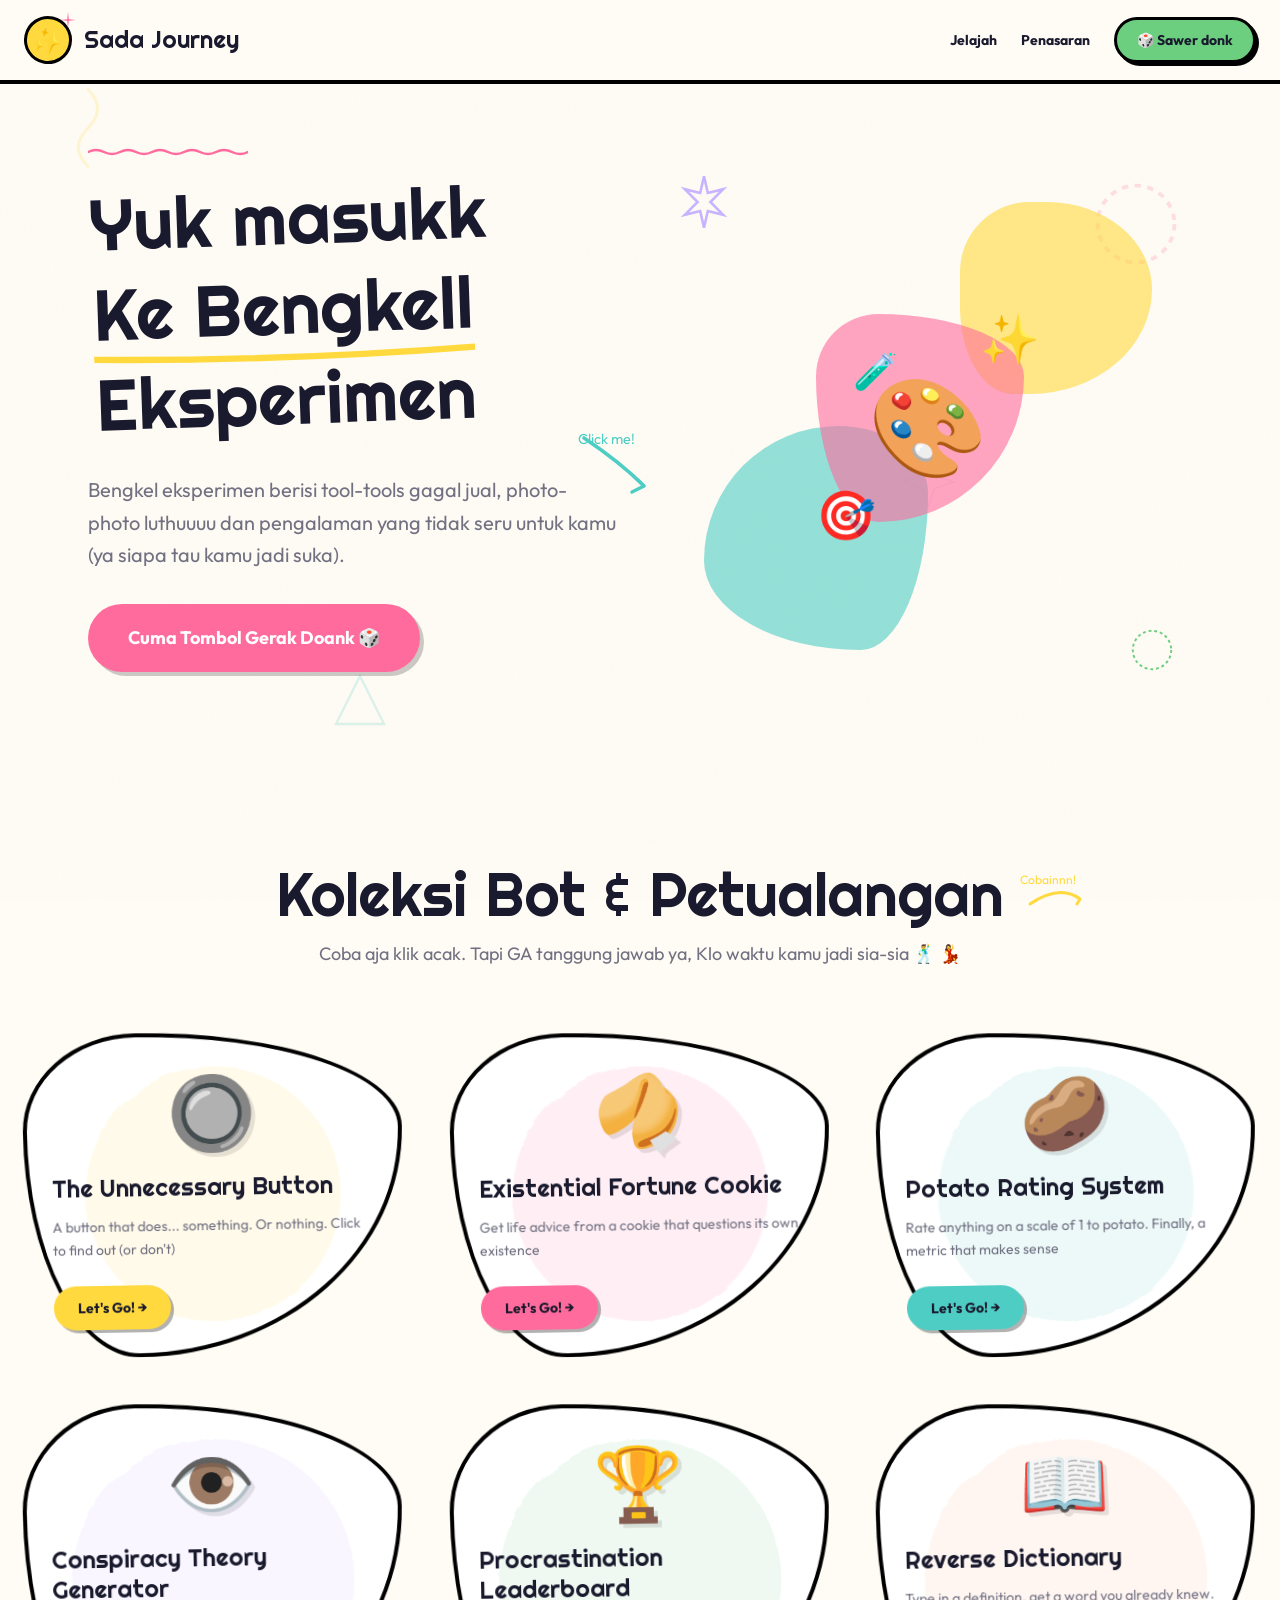
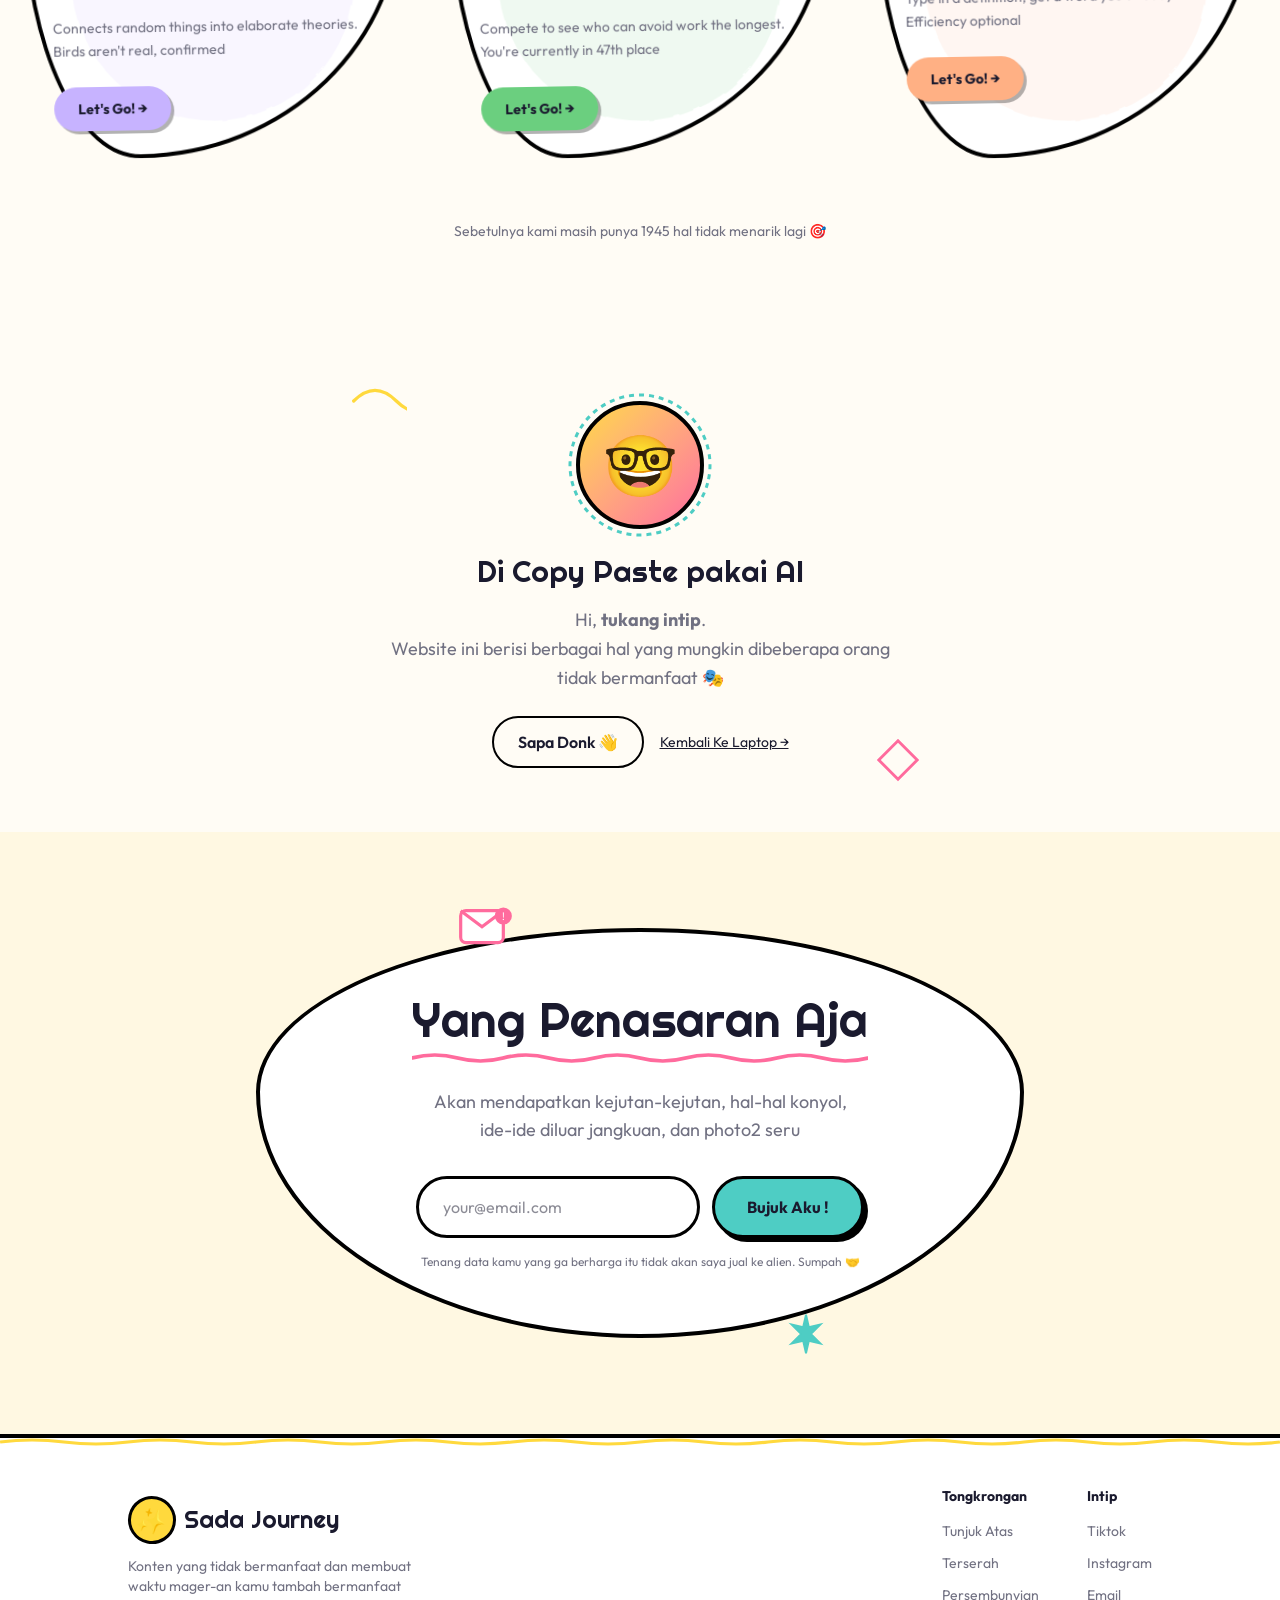
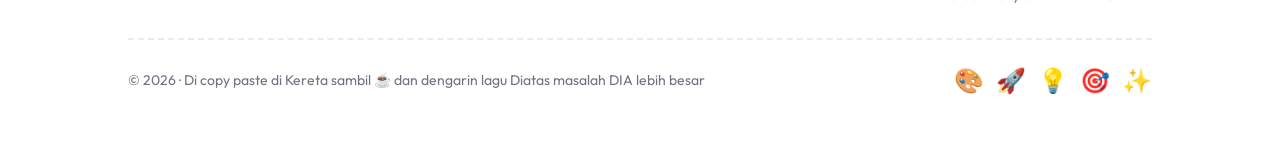
==== commit 69cbfa50: "Update index.html" ====
--- a/index.html
+++ b/index.html
@@ -4,7 +4,7 @@
 <meta charset="utf-8">
 <meta name="viewport" content="width=device-width, initial-scale=1">
 <title>Sada</title>
-<meta name="description" content="Explore a whimsical online studio filled with interactive experiments and creative tools designed to spark curiosity and inspire playful discovery.">
+<meta name="description" content="Explore a whimsical online studio filled with interactive Jelajah and creative tools designed to spark curiosity and inspire playful discovery.">
 <style id="reset-css"> @layer figreset,figoverridable,reset,theme,base,figutils,components,utilities;@layer figoverridable{:root{font-synthesis:none}}@layer figutils{:root{--banner-height:48px;--banner-height-v2:40px;--full-height-with-banner:calc(100dvh - var(--banner-height))}@media (max-width:600px){.banner-v2-container{left:0 !important;right:0 !important;margin:0 auto !important}}.wrapper-with-banner .min-h-screen{min-height:var(--full-height-with-banner)}.wrapper-with-banner .h-screen{height:var(--full-height-with-banner)}}</style>
 <style id="font-faces-0"></style>
 <style id="body-background-color">body:has([data-breakpoint-id="node-0_4"]) { background-color: #fff }</style>
@@ -155,7 +155,7 @@
 </head>
 <body>
 <div id="container">
-<div></div><div><div class="tailwind css-uwf2km css-10v5rb"><div class="min-h-screen bg-background relative overflow-hidden"><div class="fixed inset-0 pointer-events-none z-0 opacity-[0.03]"><svg width="100%" height="100%"><filter id="noise"><feTurbulence type="fractalNoise" baseFrequency="0.9" numOctaves="4"></feTurbulence><feColorMatrix type="saturate" values="0"></feColorMatrix></filter><rect width="100%" height="100%" filter="url(#noise)"></rect></svg></div><div class="fixed inset-0 pointer-events-none opacity-20 z-0"><svg class="absolute top-20 left-10 w-24 h-24 animate-float-slow" viewBox="0 0 100 100"><path d="M50 10 Q70 30 50 50 Q30 70 50 90" stroke="#FFD93D" stroke-width="3" fill="none" stroke-linecap="round"></path></svg><svg class="absolute top-40 right-20 w-32 h-32 animate-spin-slow" viewBox="0 0 100 100"><circle cx="50" cy="50" r="30" stroke="#FF6B9D" stroke-width="3" fill="none" stroke-dasharray="5,5"></circle></svg><svg class="absolute bottom-40 left-1/4 w-20 h-20 animate-float-slow" viewBox="0 0 100 100" style="animation-delay: 1s;"><path d="M20 80 L50 20 L80 80 Z" stroke="#4ECDC4" stroke-width="3" fill="none"></path></svg><svg class="absolute top-1/2 right-1/4 w-16 h-16 animate-float-slow" viewBox="0 0 100 100" style="animation-delay: 2s;"><path d="M50 10 L60 40 L90 50 L60 60 L50 90 L40 60 L10 50 L40 40 Z" stroke="#C7B3FF" stroke-width="3" fill="none"></path></svg></div><div class="relative z-10"><header class="sticky top-0 z-50 bg-background/90 backdrop-blur-sm border-b-4 border-black"><nav class="max-w-7xl mx-auto px-6 py-4 flex items-center justify-between"><div class="flex items-center gap-3"><div class="relative"><div class="w-12 h-12 rounded-full bg-[#FFD93D] flex items-center justify-center rotate-12 transition-all hover:rotate-0 hover:scale-110 border-3 border-black cursor-pointer" style="border-width: 3px;"><span class="text-2xl">✨</span></div><svg class="absolute -top-1 -right-1 w-4 h-4" viewBox="0 0 20 20"><path d="M10 0 L11 9 L20 10 L11 11 L10 20 L9 11 L0 10 L9 9 Z" fill="#FF6B9D"></path></svg></div><span class="text-xl md:text-2xl font-bold" style="font-family: var(--font-display);">Sada Journey</span></div><div class="hidden md:flex items-center gap-6"><a href="#experiments" class="text-sm font-bold relative group"><span class="group-hover:text-[#FF6B9D] transition-colors">Experiments</span><svg class="absolute -bottom-1 left-0 w-full h-1 opacity-0 group-hover:opacity-100 transition-opacity" viewBox="0 0 100 5"><path d="M0 2.5 Q25 0, 50 2.5 T100 2.5" stroke="#FF6B9D" stroke-width="2" fill="none"></path></svg></a><a href="#about" class="text-sm font-bold relative group"><span class="group-hover:text-[#4ECDC4] transition-colors">About</span><svg class="absolute -bottom-1 left-0 w-full h-1 opacity-0 group-hover:opacity-100 transition-opacity" viewBox="0 0 100 5"><path d="M0 2.5 Q25 0, 50 2.5 T100 2.5" stroke="#4ECDC4" stroke-width="2" fill="none"></path></svg></a><button class="px-5 py-2.5 bg-[#6BCF7F] text-primary rounded-full text-sm font-bold hover:scale-110 hover:-rotate-3 transition-all border-3 border-black shadow-[3px_3px_0px_0px_rgba(0,0,0,1)] hover:shadow-[5px_5px_0px_0px_rgba(0,0,0,1)]" style="border-width: 3px;">🎲 Surprise Me</button></div><button class="md:hidden p-2 group"><div class="w-7 h-1 bg-foreground mb-1.5 rounded-full group-hover:bg-[#FF6B9D] transition-colors" style="height: 3px;"></div><div class="w-7 h-1 bg-foreground mb-1.5 rounded-full group-hover:bg-[#4ECDC4] transition-colors" style="height: 3px;"></div><div class="w-7 h-1 bg-foreground rounded-full group-hover:bg-[#FFD93D] transition-colors" style="height: 3px;"></div></button></nav></header><section class="relative overflow-hidden py-16 md:py-24"><div class="max-w-6xl mx-auto px-6"><div class="grid md:grid-cols-2 gap-12 items-center"><div class="relative"><div class="absolute -top-8 left-0 w-40 h-2"><svg viewBox="0 0 200 10" class="w-full h-full"><path d="M0 5 Q10 0, 20 5 T40 5 T60 5 T80 5 T100 5 T120 5 T140 5 T160 5 T180 5 T200 5" stroke="#FF6B9D" stroke-width="3" fill="none" stroke-linecap="round"></path></svg></div><h1 class="text-5xl md:text-6xl lg:text-7xl mb-6 leading-tight" style="font-family: var(--font-display); transform: rotate(-2deg); transform-origin: left top;">Welcome to the <span class="relative inline-block"><span class="relative z-10">Internet's</span><svg class="absolute -bottom-2 left-0 w-full h-4" viewBox="0 0 300 20" preserveAspectRatio="none"><path d="M0 10 Q150 20, 300 10" stroke="#FFD93D" stroke-width="8" fill="none" stroke-linecap="round"></path></svg></span> Toy Box</h1><p class="text-lg md:text-xl text-muted-foreground mb-8 leading-relaxed">A chaotic collection of silly experiments, pointless tools, and games that absolutely nobody asked for (but you might enjoy anyway).</p><button class="group px-10 py-5 bg-[#FF6B9D] text-white rounded-full font-bold text-lg hover:scale-110 hover:rotate-3 transition-all shadow-[4px_4px_0px_0px_rgba(0,0,0,0.2)] hover:shadow-[8px_8px_0px_0px_rgba(0,0,0,0.2)] active:shadow-[2px_2px_0px_0px_rgba(0,0,0,0.2)] active:translate-x-[2px] active:translate-y-[2px]">Give me something random 🎲</button><svg class="absolute -right-20 top-1/2 w-32 h-24 hidden lg:block" viewBox="0 0 100 80"><path d="M10 10 Q40 30, 60 50 L55 45 M60 50 L50 55" stroke="#4ECDC4" stroke-width="3" fill="none" stroke-linecap="round" stroke-linejoin="round"></path><text x="5" y="15" fill="#4ECDC4" font-size="12" style="font-family: var(--font-body);">Click me!</text></svg></div><div class="relative"><div class="relative aspect-square max-w-md mx-auto"><div class="absolute top-0 right-0 w-48 h-48 rounded-[40%_60%_70%_30%/40%_50%_60%_50%] bg-[#FFD93D] opacity-60 animate-blob" style="animation-delay: 0s;"></div><div class="absolute bottom-0 left-0 w-56 h-56 rounded-[60%_40%_30%_70%/60%_30%_70%_40%] bg-[#4ECDC4] opacity-60 animate-blob" style="animation-delay: 2s;"></div><div class="absolute top-1/4 left-1/4 w-52 h-52 rounded-[30%_70%_70%_30%/30%_30%_70%_70%] bg-[#FF6B9D] opacity-60 animate-blob" style="animation-delay: 4s;"></div><div class="absolute inset-0 flex items-center justify-center"><div class="text-8xl animate-bounce-slow">🎨</div></div><div class="absolute top-1/4 right-1/4 text-5xl animate-float" style="animation-delay: 0.5s;">✨</div><div class="absolute bottom-1/4 left-1/4 text-5xl animate-float" style="animation-delay: 1s;">🎯</div><div class="absolute top-1/3 left-1/3 text-4xl animate-float" style="animation-delay: 1.5s;">🧪</div><svg class="absolute -top-8 -left-8 w-16 h-16" viewBox="0 0 50 50"><path d="M25 5 L28 18 L40 15 L30 25 L40 35 L28 32 L25 45 L22 32 L10 35 L20 25 L10 15 L22 18 Z" stroke="#C7B3FF" stroke-width="2" fill="none"></path></svg><svg class="absolute -bottom-6 -right-6 w-12 h-12" viewBox="0 0 50 50"><circle cx="25" cy="25" r="20" stroke="#6BCF7F" stroke-width="2" fill="none" stroke-dasharray="3,3"></circle></svg></div></div></div></div><style>
+<div></div><div><div class="tailwind css-uwf2km css-10v5rb"><div class="min-h-screen bg-background relative overflow-hidden"><div class="fixed inset-0 pointer-events-none z-0 opacity-[0.03]"><svg width="100%" height="100%"><filter id="noise"><feTurbulence type="fractalNoise" baseFrequency="0.9" numOctaves="4"></feTurbulence><feColorMatrix type="saturate" values="0"></feColorMatrix></filter><rect width="100%" height="100%" filter="url(#noise)"></rect></svg></div><div class="fixed inset-0 pointer-events-none opacity-20 z-0"><svg class="absolute top-20 left-10 w-24 h-24 animate-float-slow" viewBox="0 0 100 100"><path d="M50 10 Q70 30 50 50 Q30 70 50 90" stroke="#FFD93D" stroke-width="3" fill="none" stroke-linecap="round"></path></svg><svg class="absolute top-40 right-20 w-32 h-32 animate-spin-slow" viewBox="0 0 100 100"><circle cx="50" cy="50" r="30" stroke="#FF6B9D" stroke-width="3" fill="none" stroke-dasharray="5,5"></circle></svg><svg class="absolute bottom-40 left-1/4 w-20 h-20 animate-float-slow" viewBox="0 0 100 100" style="animation-delay: 1s;"><path d="M20 80 L50 20 L80 80 Z" stroke="#4ECDC4" stroke-width="3" fill="none"></path></svg><svg class="absolute top-1/2 right-1/4 w-16 h-16 animate-float-slow" viewBox="0 0 100 100" style="animation-delay: 2s;"><path d="M50 10 L60 40 L90 50 L60 60 L50 90 L40 60 L10 50 L40 40 Z" stroke="#C7B3FF" stroke-width="3" fill="none"></path></svg></div><div class="relative z-10"><header class="sticky top-0 z-50 bg-background/90 backdrop-blur-sm border-b-4 border-black"><nav class="max-w-7xl mx-auto px-6 py-4 flex items-center justify-between"><div class="flex items-center gap-3"><div class="relative"><div class="w-12 h-12 rounded-full bg-[#FFD93D] flex items-center justify-center rotate-12 transition-all hover:rotate-0 hover:scale-110 border-3 border-black cursor-pointer" style="border-width: 3px;"><span class="text-2xl">✨</span></div><svg class="absolute -top-1 -right-1 w-4 h-4" viewBox="0 0 20 20"><path d="M10 0 L11 9 L20 10 L11 11 L10 20 L9 11 L0 10 L9 9 Z" fill="#FF6B9D"></path></svg></div><span class="text-xl md:text-2xl font-bold" style="font-family: var(--font-display);">Sada Journey</span></div><div class="hidden md:flex items-center gap-6"><a href="#Jelajah" class="text-sm font-bold relative group"><span class="group-hover:text-[#FF6B9D] transition-colors">Jelajah</span><svg class="absolute -bottom-1 left-0 w-full h-1 opacity-0 group-hover:opacity-100 transition-opacity" viewBox="0 0 100 5"><path d="M0 2.5 Q25 0, 50 2.5 T100 2.5" stroke="#FF6B9D" stroke-width="2" fill="none"></path></svg></a><a href="#Penasaran" class="text-sm font-bold relative group"><span class="group-hover:text-[#4ECDC4] transition-colors">Penasaran</span><svg class="absolute -bottom-1 left-0 w-full h-1 opacity-0 group-hover:opacity-100 transition-opacity" viewBox="0 0 100 5"><path d="M0 2.5 Q25 0, 50 2.5 T100 2.5" stroke="#4ECDC4" stroke-width="2" fill="none"></path></svg></a><button class="px-5 py-2.5 bg-[#6BCF7F] text-primary rounded-full text-sm font-bold hover:scale-110 hover:-rotate-3 transition-all border-3 border-black shadow-[3px_3px_0px_0px_rgba(0,0,0,1)] hover:shadow-[5px_5px_0px_0px_rgba(0,0,0,1)]" style="border-width: 3px;">🎲 Sawer donk</button></div><button class="md:hidden p-2 group"><div class="w-7 h-1 bg-foreground mb-1.5 rounded-full group-hover:bg-[#FF6B9D] transition-colors" style="height: 3px;"></div><div class="w-7 h-1 bg-foreground mb-1.5 rounded-full group-hover:bg-[#4ECDC4] transition-colors" style="height: 3px;"></div><div class="w-7 h-1 bg-foreground rounded-full group-hover:bg-[#FFD93D] transition-colors" style="height: 3px;"></div></button></nav></header><section class="relative overflow-hidden py-16 md:py-24"><div class="max-w-6xl mx-auto px-6"><div class="grid md:grid-cols-2 gap-12 items-center"><div class="relative"><div class="absolute -top-8 left-0 w-40 h-2"><svg viewBox="0 0 200 10" class="w-full h-full"><path d="M0 5 Q10 0, 20 5 T40 5 T60 5 T80 5 T100 5 T120 5 T140 5 T160 5 T180 5 T200 5" stroke="#FF6B9D" stroke-width="3" fill="none" stroke-linecap="round"></path></svg></div><h1 class="text-5xl md:text-6xl lg:text-7xl mb-6 leading-tight" style="font-family: var(--font-display); transform: rotate(-2deg); transform-origin: left top;">Yuk masukk <span class="relative inline-block"><span class="relative z-10">Ke Bengkell</span><svg class="absolute -bottom-2 left-0 w-full h-4" viewBox="0 0 300 20" preserveAspectRatio="none"><path d="M0 10 Q150 20, 300 10" stroke="#FFD93D" stroke-width="8" fill="none" stroke-linecap="round"></path></svg></span> Eksperimen</h1><p class="text-lg md:text-xl text-muted-foreground mb-8 leading-relaxed">Bengkel eksperimen berisi tool-tools gagal jual, photo-photo luthuuuu dan pengalaman yang tidak seru untuk kamu (ya siapa tau kamu jadi suka).</p><button class="group px-10 py-5 bg-[#FF6B9D] text-white rounded-full font-bold text-lg hover:scale-110 hover:rotate-3 transition-all shadow-[4px_4px_0px_0px_rgba(0,0,0,0.2)] hover:shadow-[8px_8px_0px_0px_rgba(0,0,0,0.2)] active:shadow-[2px_2px_0px_0px_rgba(0,0,0,0.2)] active:translate-x-[2px] active:translate-y-[2px]">Cuma Tombol Gerak Doank 🎲</button><svg class="absolute -right-20 top-1/2 w-32 h-24 hidden lg:block" viewBox="0 0 100 80"><path d="M10 10 Q40 30, 60 50 L55 45 M60 50 L50 55" stroke="#4ECDC4" stroke-width="3" fill="none" stroke-linecap="round" stroke-linejoin="round"></path><text x="5" y="15" fill="#4ECDC4" font-size="12" style="font-family: var(--font-body);">Click me!</text></svg></div><div class="relative"><div class="relative aspect-square max-w-md mx-auto"><div class="absolute top-0 right-0 w-48 h-48 rounded-[40%_60%_70%_30%/40%_50%_60%_50%] bg-[#FFD93D] opacity-60 animate-blob" style="animation-delay: 0s;"></div><div class="absolute bottom-0 left-0 w-56 h-56 rounded-[60%_40%_30%_70%/60%_30%_70%_40%] bg-[#4ECDC4] opacity-60 animate-blob" style="animation-delay: 2s;"></div><div class="absolute top-1/4 left-1/4 w-52 h-52 rounded-[30%_70%_70%_30%/30%_30%_70%_70%] bg-[#FF6B9D] opacity-60 animate-blob" style="animation-delay: 4s;"></div><div class="absolute inset-0 flex items-center justify-center"><div class="text-8xl animate-bounce-slow">🎨</div></div><div class="absolute top-1/4 right-1/4 text-5xl animate-float" style="animation-delay: 0.5s;">✨</div><div class="absolute bottom-1/4 left-1/4 text-5xl animate-float" style="animation-delay: 1s;">🎯</div><div class="absolute top-1/3 left-1/3 text-4xl animate-float" style="animation-delay: 1.5s;">🧪</div><svg class="absolute -top-8 -left-8 w-16 h-16" viewBox="0 0 50 50"><path d="M25 5 L28 18 L40 15 L30 25 L40 35 L28 32 L25 45 L22 32 L10 35 L20 25 L10 15 L22 18 Z" stroke="#C7B3FF" stroke-width="2" fill="none"></path></svg><svg class="absolute -bottom-6 -right-6 w-12 h-12" viewBox="0 0 50 50"><circle cx="25" cy="25" r="20" stroke="#6BCF7F" stroke-width="2" fill="none" stroke-dasharray="3,3"></circle></svg></div></div></div></div><style>
         @keyframes blob {
           0%,
           100% {
@@ -195,7 +195,7 @@
         .animate-float {
           animation: float 4s ease-in-out infinite;
         }
-      </style></section><section id="experiments" class="py-24 px-6"><div class="max-w-7xl mx-auto"><div class="text-center mb-16 relative"><div class="inline-block relative"><h2 class="text-4xl md:text-6xl mb-4" style="font-family: var(--font-display);">Mini Games &amp; Oddities</h2><svg class="absolute -right-24 top-0 w-20 h-20 hidden lg:block" viewBox="0 0 80 80"><path d="M10 40 Q40 20, 60 35 L55 32 M60 35 L57 40" stroke="#FFD93D" stroke-width="3" fill="none" stroke-linecap="round"></path><text x="0" y="20" fill="#FFD93D" font-size="12" style="font-family: var(--font-body);">Try these!</text></svg></div><p class="text-lg text-muted-foreground max-w-2xl mx-auto">Click around and see what happens. We're not responsible for lost productivity.</p></div><div class="grid grid-cols-1 md:grid-cols-2 lg:grid-cols-3 gap-12"><div class="group relative bg-white p-6 cursor-pointer border-4 border-black hover:shadow-[8px_8px_0px_0px_rgba(0,0,0,1)] transition-all duration-300" style="animation: 0.6s ease-out 0s 1 normal both running fadeInUp; transform: rotate(2deg); border-radius: 30% 70% 70% 30% / 30% 30% 70% 70%;"><div class="absolute inset-4 rounded-full opacity-10 group-hover:opacity-20 transition-opacity"><svg viewBox="0 0 200 200" class="w-full h-full"><circle cx="100" cy="100" r="90" fill="#FFD93D" style="filter: url(&quot;#squiggle&quot;);"></circle><defs><filter id="squiggle"><feTurbulence type="fractalNoise" baseFrequency="0.05" numOctaves="3" result="noise"></feTurbulence><feDisplacementMap in="SourceGraphic" in2="noise" scale="3"></feDisplacementMap></filter></defs></svg></div><div class="relative text-center mb-6 mt-4"><div class="text-7xl group-hover:scale-125 group-hover:rotate-12 transition-all duration-300 inline-block" style="filter: drop-shadow(rgba(0, 0, 0, 0.1) 4px 4px 0px);">🔘</div></div><div class="relative"><h3 class="text-2xl mb-3 leading-tight" style="font-family: var(--font-display);">The Unnecessary Button</h3><p class="text-sm text-muted-foreground leading-relaxed mb-6">A button that does... something. Or nothing. Click to find out (or don't)</p><button class="px-6 py-3 rounded-full font-bold text-sm transition-all duration-300 group-hover:scale-110 group-hover:rotate-3" style="background-color: rgb(255, 217, 61); color: rgb(26, 26, 46); box-shadow: rgba(0, 0, 0, 0.3) 3px 3px 0px 0px;">Let's Go! →</button></div><svg class="absolute -top-3 -right-3 w-8 h-8 opacity-0 group-hover:opacity-100 transition-opacity" viewBox="0 0 40 40"><path d="M20 5 L23 15 L33 15 L25 22 L28 32 L20 25 L12 32 L15 22 L7 15 L17 15 Z" fill="#FFD93D" stroke="black" stroke-width="2"></path></svg><style>
+      </style></section><section id="Jelajah" class="py-24 px-6"><div class="max-w-7xl mx-auto"><div class="text-center mb-16 relative"><div class="inline-block relative"><h2 class="text-4xl md:text-6xl mb-4" style="font-family: var(--font-display);">Koleksi Bot &amp; Petualangan</h2><svg class="absolute -right-24 top-0 w-20 h-20 hidden lg:block" viewBox="0 0 80 80"><path d="M10 40 Q40 20, 60 35 L55 32 M60 35 L57 40" stroke="#FFD93D" stroke-width="3" fill="none" stroke-linecap="round"></path><text x="0" y="20" fill="#FFD93D" font-size="12" style="font-family: var(--font-body);">Cobainnn!</text></svg></div><p class="text-lg text-muted-foreground max-w-2xl mx-auto">Coba aja klik acak. Tapi GA tanggung jawab ya, Klo waktu kamu jadi sia-sia  🕺 💃 </p></div><div class="grid grid-cols-1 md:grid-cols-2 lg:grid-cols-3 gap-12"><div class="group relative bg-white p-6 cursor-pointer border-4 border-black hover:shadow-[8px_8px_0px_0px_rgba(0,0,0,1)] transition-all duration-300" style="animation: 0.6s ease-out 0s 1 normal both running fadeInUp; transform: rotate(2deg); border-radius: 30% 70% 70% 30% / 30% 30% 70% 70%;"><div class="absolute inset-4 rounded-full opacity-10 group-hover:opacity-20 transition-opacity"><svg viewBox="0 0 200 200" class="w-full h-full"><circle cx="100" cy="100" r="90" fill="#FFD93D" style="filter: url(&quot;#squiggle&quot;);"></circle><defs><filter id="squiggle"><feTurbulence type="fractalNoise" baseFrequency="0.05" numOctaves="3" result="noise"></feTurbulence><feDisplacementMap in="SourceGraphic" in2="noise" scale="3"></feDisplacementMap></filter></defs></svg></div><div class="relative text-center mb-6 mt-4"><div class="text-7xl group-hover:scale-125 group-hover:rotate-12 transition-all duration-300 inline-block" style="filter: drop-shadow(rgba(0, 0, 0, 0.1) 4px 4px 0px);">🔘</div></div><div class="relative"><h3 class="text-2xl mb-3 leading-tight" style="font-family: var(--font-display);">The Unnecessary Button</h3><p class="text-sm text-muted-foreground leading-relaxed mb-6">A button that does... something. Or nothing. Click to find out (or don't)</p><button class="px-6 py-3 rounded-full font-bold text-sm transition-all duration-300 group-hover:scale-110 group-hover:rotate-3" style="background-color: rgb(255, 217, 61); color: rgb(26, 26, 46); box-shadow: rgba(0, 0, 0, 0.3) 3px 3px 0px 0px;">Let's Go! →</button></div><svg class="absolute -top-3 -right-3 w-8 h-8 opacity-0 group-hover:opacity-100 transition-opacity" viewBox="0 0 40 40"><path d="M20 5 L23 15 L33 15 L25 22 L28 32 L20 25 L12 32 L15 22 L7 15 L17 15 Z" fill="#FFD93D" stroke="black" stroke-width="2"></path></svg><style>
         @keyframes fadeInUp {
           from {
             opacity: 0;
@@ -261,7 +261,7 @@
             transform: translateY(0) rotate(-1deg);
           }
         }
-      </style></div></div><div class="mt-16 text-center"><p class="text-sm text-muted-foreground italic">More silly things coming soon. We have at least 47 ideas that make no sense. 🎯</p></div></div></section><section id="about" class="py-16 px-6"><div class="max-w-3xl mx-auto text-center"><div class="relative inline-block"><div class="relative w-32 h-32 mx-auto mb-6"><div class="w-full h-full rounded-full bg-gradient-to-br from-[#FFD93D] to-[#FF6B9D] flex items-center justify-center text-6xl border-4 border-black">🤓</div><svg class="absolute -inset-4 w-40 h-40" viewBox="0 0 160 160"><circle cx="80" cy="80" r="70" stroke="#4ECDC4" stroke-width="3" fill="none" stroke-dasharray="5,5" transform="rotate(15 80 80)"></circle></svg></div><h3 class="text-3xl mb-4" style="font-family: var(--font-display);">Made by a Human</h3><p class="text-lg text-muted-foreground leading-relaxed max-w-xl mx-auto mb-6">Hi! I'm a developer who makes silly internet things instead of doing productive work. This playground is where I dump all my weird ideas that don't fit anywhere else.</p><div class="flex items-center justify-center gap-4"><a href="#" class="px-6 py-3 border-2 border-black rounded-full font-semibold hover:bg-black hover:text-white transition-colors">Say Hi 👋</a><a href="#" class="text-sm underline hover:no-underline">See my other stuff →</a></div><svg class="absolute -top-8 -left-12 w-16 h-16 hidden md:block" viewBox="0 0 60 60"><path d="M10 30 Q30 10, 50 30 T90 30" stroke="#FFD93D" stroke-width="3" fill="none" stroke-linecap="round"></path></svg><svg class="absolute -bottom-4 -right-8 w-12 h-12 hidden md:block" viewBox="0 0 50 50"><path d="M5 25 L25 5 L45 25 L25 45 Z" stroke="#FF6B9D" stroke-width="3" fill="none"></path></svg></div></div></section><section id="newsletter" class="py-24 px-6 bg-[#FFD93D]/10"><div class="max-w-3xl mx-auto"><div class="relative bg-white border-4 border-black p-12 md:p-16 text-center" style="border-radius: 50% / 40% 40% 60% 60%;"><svg class="absolute -top-8 left-1/4 w-16 h-16" viewBox="0 0 60 60"><rect x="10" y="10" width="40" height="30" rx="5" stroke="#FF6B9D" stroke-width="3" fill="white"></rect><path d="M10 10 L30 25 L50 10" stroke="#FF6B9D" stroke-width="3" fill="none"></path><circle cx="50" cy="15" r="8" fill="#FF6B9D"></circle><text x="50" y="19" text-anchor="middle" font-size="10" fill="white">!</text></svg><svg class="absolute -bottom-6 right-1/4 w-12 h-12" viewBox="0 0 50 50"><path d="M25 5 L28 18 L40 15 L30 25 L40 35 L28 32 L25 45 L22 32 L10 35 L20 25 L10 15 L22 18 Z" stroke="#4ECDC4" stroke-width="2" fill="#4ECDC4"></path></svg><div class="relative z-10"><div class="inline-block mb-6"><h2 class="text-4xl md:text-5xl" style="font-family: var(--font-display);">Get Weird Updates</h2><svg class="w-full h-3 mt-2" viewBox="0 0 300 10" preserveAspectRatio="none"><path d="M0 5 Q15 0, 30 5 T60 5 T90 5 T120 5 T150 5 T180 5 T210 5 T240 5 T270 5 T300 5" stroke="#FF6B9D" stroke-width="3" fill="none" stroke-linecap="round"></path></svg></div><p class="text-lg text-muted-foreground mb-8 max-w-md mx-auto">Monthly emails with new experiments, silly ideas, and the occasional GIF of a dancing potato.</p><form class="flex flex-col sm:flex-row gap-3 max-w-md mx-auto mb-4"><input type="email" placeholder="your@email.com" class="flex-1 px-6 py-4 rounded-full border-3 border-black outline-none focus:shadow-[4px_4px_0px_0px_rgba(0,0,0,1)] transition-all bg-white" style="border-width: 3px;"><button type="submit" class="px-8 py-4 bg-[#4ECDC4] text-primary rounded-full font-bold border-3 border-black hover:scale-105 hover:rotate-2 transition-all shadow-[4px_4px_0px_0px_rgba(0,0,0,1)] hover:shadow-[6px_6px_0px_0px_rgba(0,0,0,1)] whitespace-nowrap" style="border-width: 3px;">Count Me In!</button></form><p class="text-xs text-muted-foreground">No spam. No selling your data to aliens. Promise. 🤝</p></div></div></div></section><footer class="bg-white border-t-4 border-black py-12 px-6 relative"><svg class="absolute top-0 left-0 w-full h-2" viewBox="0 0 1200 10" preserveAspectRatio="none"><path d="M0 5 Q30 0, 60 5 T120 5 T180 5 T240 5 T300 5 T360 5 T420 5 T480 5 T540 5 T600 5 T660 5 T720 5 T780 5 T840 5 T900 5 T960 5 T1020 5 T1080 5 T1140 5 T1200 5" stroke="#FFD93D" stroke-width="4" fill="none"></path></svg><div class="max-w-5xl mx-auto"><div class="flex flex-col md:flex-row justify-between items-start md:items-center gap-8 mb-8"><div><div class="flex items-center gap-2 mb-3"><div class="w-12 h-12 rounded-full bg-[#FFD93D] flex items-center justify-center rotate-12 border-3 border-black" style="border-width: 3px;"><span class="text-2xl">✨</span></div><span class="text-2xl font-bold" style="font-family: var(--font-display);">Sada Journey</span></div><p class="text-sm text-muted-foreground max-w-xs">Making the internet weirder, one experiment at a time.</p></div><div class="flex gap-12"><div><h4 class="font-bold mb-3 text-sm">Explore</h4><ul class="space-y-2"><li><a href="#" class="text-sm text-muted-foreground hover:text-[#FF6B9D] transition-colors">All Stuff</a></li><li><a href="#" class="text-sm text-muted-foreground hover:text-[#4ECDC4] transition-colors">Random</a></li><li><a href="#" class="text-sm text-muted-foreground hover:text-[#FFD93D] transition-colors">Archive</a></li></ul></div><div><h4 class="font-bold mb-3 text-sm">Connect</h4><ul class="space-y-2"><li><a href="#" class="text-sm text-muted-foreground hover:text-[#6BCF7F] transition-colors">Twitter</a></li><li><a href="#" class="text-sm text-muted-foreground hover:text-[#C7B3FF] transition-colors">GitHub</a></li><li><a href="#" class="text-sm text-muted-foreground hover:text-[#FFB084] transition-colors">Email</a></li></ul></div></div></div><div class="pt-6 border-t-2 border-dashed border-border flex flex-col md:flex-row justify-between items-center gap-4"><p class="text-sm text-muted-foreground">© 2024 · Made with ☕ and questionable life choices</p><div class="flex gap-3"><span class="text-2xl hover:scale-125 hover:rotate-12 transition-transform cursor-pointer" style="animation-delay: 0s;">🎨</span><span class="text-2xl hover:scale-125 hover:rotate-12 transition-transform cursor-pointer" style="animation-delay: 0.1s;">🚀</span><span class="text-2xl hover:scale-125 hover:rotate-12 transition-transform cursor-pointer" style="animation-delay: 0.2s;">💡</span><span class="text-2xl hover:scale-125 hover:rotate-12 transition-transform cursor-pointer" style="animation-delay: 0.3s;">🎯</span><span class="text-2xl hover:scale-125 hover:rotate-12 transition-transform cursor-pointer" style="animation-delay: 0.4s;">✨</span></div></div></div></footer></div><style>
+      </style></div></div><div class="mt-16 text-center"><p class="text-sm text-muted-foreground italic">Sebetulnya kami masih punya 1945 hal tidak menarik lagi 🎯</p></div></div></section><section id="Penasaran" class="py-16 px-6"><div class="max-w-3xl mx-auto text-center"><div class="relative inline-block"><div class="relative w-32 h-32 mx-auto mb-6"><div class="w-full h-full rounded-full bg-gradient-to-br from-[#FFD93D] to-[#FF6B9D] flex items-center justify-center text-6xl border-4 border-black">🤓</div><svg class="absolute -inset-4 w-40 h-40" viewBox="0 0 160 160"><circle cx="80" cy="80" r="70" stroke="#4ECDC4" stroke-width="3" fill="none" stroke-dasharray="5,5" transform="rotate(15 80 80)"></circle></svg></div><h3 class="text-3xl mb-4" style="font-family: var(--font-display);">Di Copy Paste pakai AI</h3><p class="text-lg text-muted-foreground leading-relaxed max-w-xl mx-auto mb-6">Hi, <b>tukang intip</b>. <br> Website ini berisi berbagai hal yang mungkin dibeberapa orang <br>tidak bermanfaat 🎭 </p><div class="flex items-center justify-center gap-4"><a href="#" class="px-6 py-3 border-2 border-black rounded-full font-semibold hover:bg-black hover:text-white transition-colors">Sapa Donk 👋</a><a href="#" class="text-sm underline hover:no-underline">Kembali Ke Laptop →</a></div><svg class="absolute -top-8 -left-12 w-16 h-16 hidden md:block" viewBox="0 0 60 60"><path d="M10 30 Q30 10, 50 30 T90 30" stroke="#FFD93D" stroke-width="3" fill="none" stroke-linecap="round"></path></svg><svg class="absolute -bottom-4 -right-8 w-12 h-12 hidden md:block" viewBox="0 0 50 50"><path d="M5 25 L25 5 L45 25 L25 45 Z" stroke="#FF6B9D" stroke-width="3" fill="none"></path></svg></div></div></section><section id="newsletter" class="py-24 px-6 bg-[#FFD93D]/10"><div class="max-w-3xl mx-auto"><div class="relative bg-white border-4 border-black p-12 md:p-16 text-center" style="border-radius: 50% / 40% 40% 60% 60%;"><svg class="absolute -top-8 left-1/4 w-16 h-16" viewBox="0 0 60 60"><rect x="10" y="10" width="40" height="30" rx="5" stroke="#FF6B9D" stroke-width="3" fill="white"></rect><path d="M10 10 L30 25 L50 10" stroke="#FF6B9D" stroke-width="3" fill="none"></path><circle cx="50" cy="15" r="8" fill="#FF6B9D"></circle><text x="50" y="19" text-anchor="middle" font-size="10" fill="white">!</text></svg><svg class="absolute -bottom-6 right-1/4 w-12 h-12" viewBox="0 0 50 50"><path d="M25 5 L28 18 L40 15 L30 25 L40 35 L28 32 L25 45 L22 32 L10 35 L20 25 L10 15 L22 18 Z" stroke="#4ECDC4" stroke-width="2" fill="#4ECDC4"></path></svg><div class="relative z-10"><div class="inline-block mb-6"><h2 class="text-4xl md:text-5xl" style="font-family: var(--font-display);">Yang Penasaran Aja</h2><svg class="w-full h-3 mt-2" viewBox="0 0 300 10" preserveAspectRatio="none"><path d="M0 5 Q15 0, 30 5 T60 5 T90 5 T120 5 T150 5 T180 5 T210 5 T240 5 T270 5 T300 5" stroke="#FF6B9D" stroke-width="3" fill="none" stroke-linecap="round"></path></svg></div><p class="text-lg text-muted-foreground mb-8 max-w-md mx-auto">Akan mendapatkan kejutan-kejutan, hal-hal konyol, ide-ide diluar jangkuan, dan photo2 seru</p><form class="flex flex-col sm:flex-row gap-3 max-w-md mx-auto mb-4"><input type="email" placeholder="your@email.com" class="flex-1 px-6 py-4 rounded-full border-3 border-black outline-none focus:shadow-[4px_4px_0px_0px_rgba(0,0,0,1)] transition-all bg-white" style="border-width: 3px;"><button type="submit" class="px-8 py-4 bg-[#4ECDC4] text-primary rounded-full font-bold border-3 border-black hover:scale-105 hover:rotate-2 transition-all shadow-[4px_4px_0px_0px_rgba(0,0,0,1)] hover:shadow-[6px_6px_0px_0px_rgba(0,0,0,1)] whitespace-nowrap" style="border-width: 3px;">Bujuk Aku !</button></form><p class="text-xs text-muted-foreground">Tenang data kamu yang ga berharga itu tidak akan saya jual ke alien. Sumpah 🤝</p></div></div></div></section><footer class="bg-white border-t-4 border-black py-12 px-6 relative"><svg class="absolute top-0 left-0 w-full h-2" viewBox="0 0 1200 10" preserveAspectRatio="none"><path d="M0 5 Q30 0, 60 5 T120 5 T180 5 T240 5 T300 5 T360 5 T420 5 T480 5 T540 5 T600 5 T660 5 T720 5 T780 5 T840 5 T900 5 T960 5 T1020 5 T1080 5 T1140 5 T1200 5" stroke="#FFD93D" stroke-width="4" fill="none"></path></svg><div class="max-w-5xl mx-auto"><div class="flex flex-col md:flex-row justify-between items-start md:items-center gap-8 mb-8"><div><div class="flex items-center gap-2 mb-3"><div class="w-12 h-12 rounded-full bg-[#FFD93D] flex items-center justify-center rotate-12 border-3 border-black" style="border-width: 3px;"><span class="text-2xl">✨</span></div><span class="text-2xl font-bold" style="font-family: var(--font-display);">Sada Journey</span></div><p class="text-sm text-muted-foreground max-w-xs">Konten yang tidak bermanfaat dan membuat waktu mager-an kamu tambah bermanfaat</p></div><div class="flex gap-12"><div><h4 class="font-bold mb-3 text-sm">Tongkrongan</h4><ul class="space-y-2"><li><a href="#" class="text-sm text-muted-foreground hover:text-[#FF6B9D] transition-colors">Tunjuk Atas</a></li><li><a href="#" class="text-sm text-muted-foreground hover:text-[#4ECDC4] transition-colors">Terserah</a></li><li><a href="#" class="text-sm text-muted-foreground hover:text-[#FFD93D] transition-colors">Persembunyian</a></li></ul></div><div><h4 class="font-bold mb-3 text-sm">Intip</h4><ul class="space-y-2"><li><a href="#" class="text-sm text-muted-foreground hover:text-[#6BCF7F] transition-colors">Tiktok</a></li><li><a href="#" class="text-sm text-muted-foreground hover:text-[#C7B3FF] transition-colors">Instagram</a></li><li><a href="#" class="text-sm text-muted-foreground hover:text-[#FFB084] transition-colors">Email</a></li></ul></div></div></div><div class="pt-6 border-t-2 border-dashed border-border flex flex-col md:flex-row justify-between items-center gap-4"><p class="text-sm text-muted-foreground">© 2026 · Di copy paste di Kereta sambil ☕ dan dengarin lagu Diatas masalah DIA lebih besar</p><div class="flex gap-3"><span class="text-2xl hover:scale-125 hover:rotate-12 transition-transform cursor-pointer" style="animation-delay: 0s;">🎨</span><span class="text-2xl hover:scale-125 hover:rotate-12 transition-transform cursor-pointer" style="animation-delay: 0.1s;">🚀</span><span class="text-2xl hover:scale-125 hover:rotate-12 transition-transform cursor-pointer" style="animation-delay: 0.2s;">💡</span><span class="text-2xl hover:scale-125 hover:rotate-12 transition-transform cursor-pointer" style="animation-delay: 0.3s;">🎯</span><span class="text-2xl hover:scale-125 hover:rotate-12 transition-transform cursor-pointer" style="animation-delay: 0.4s;">✨</span></div></div></div></footer></div><style>
         @keyframes float-slow {
           0%,
           100% {
@@ -288,4 +288,4 @@
       </style></div></div></div></div>
 </div>
 </body>
-</html>+</html>
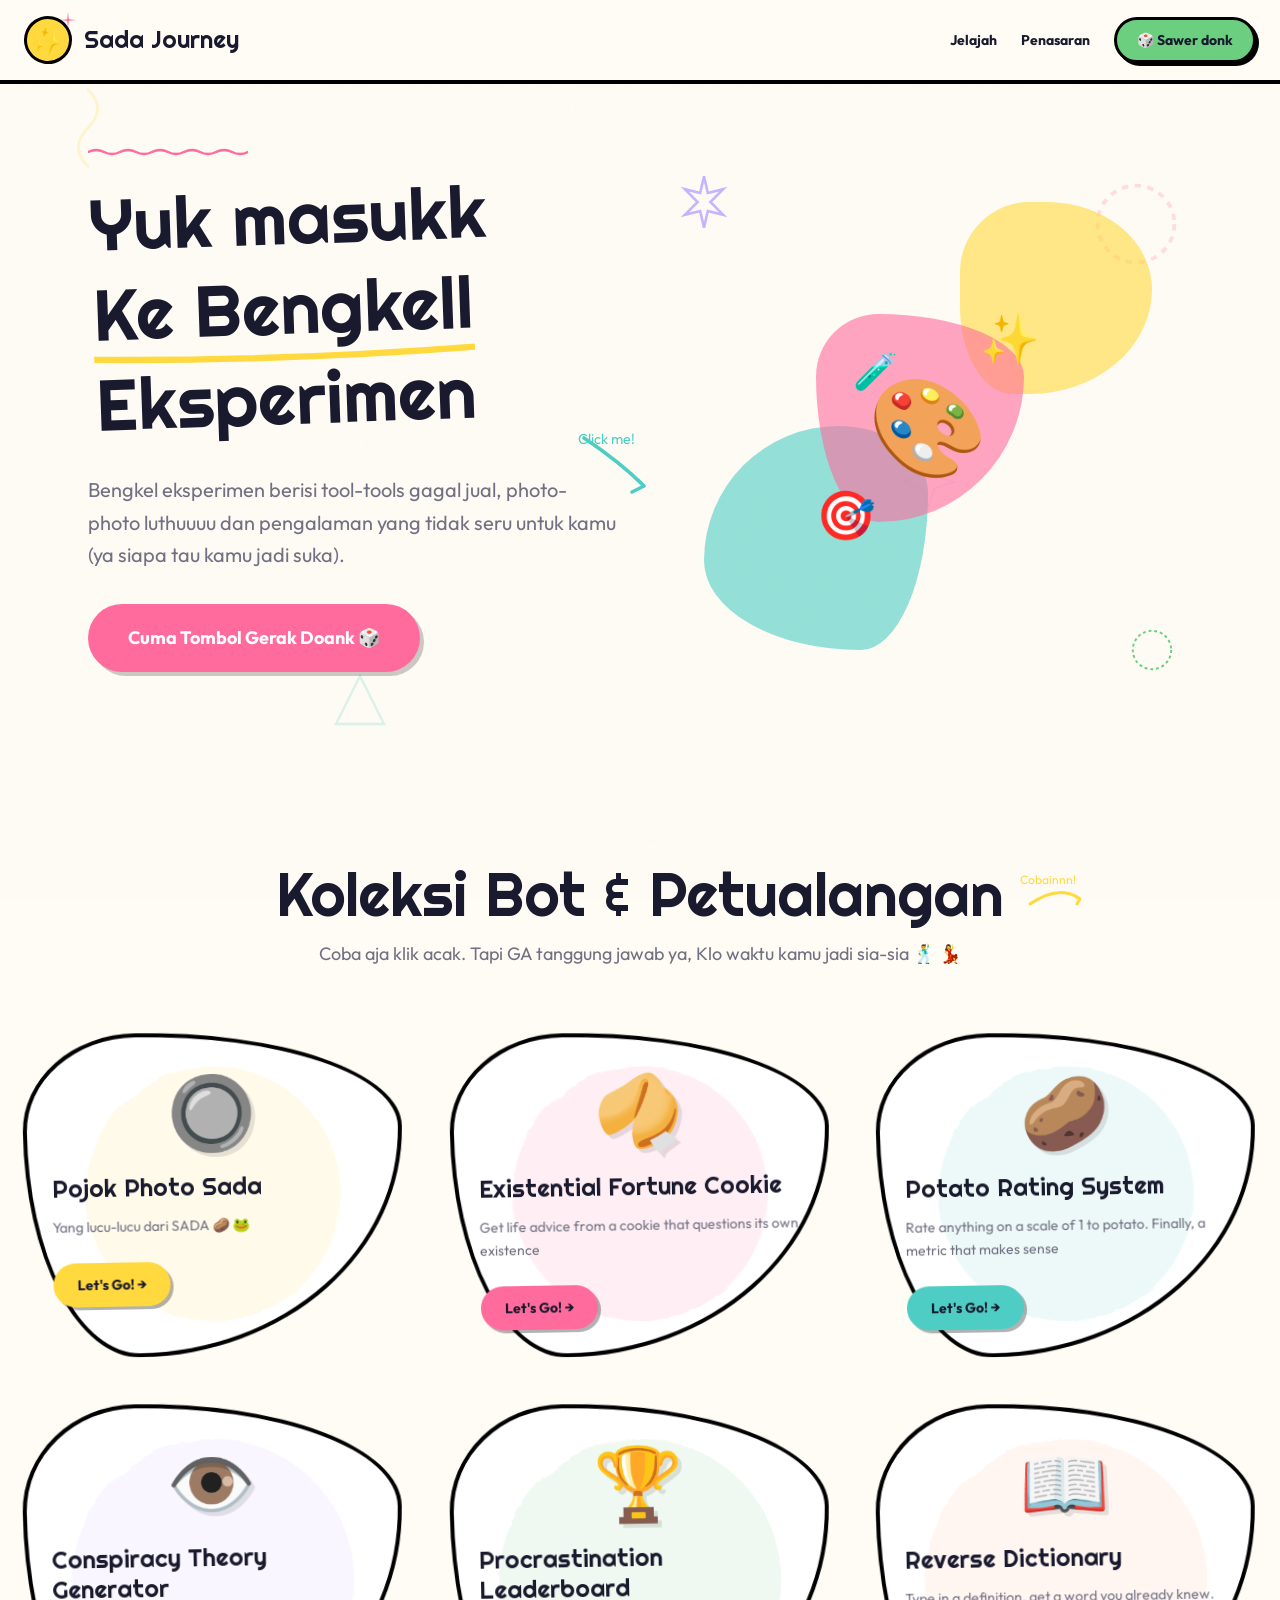
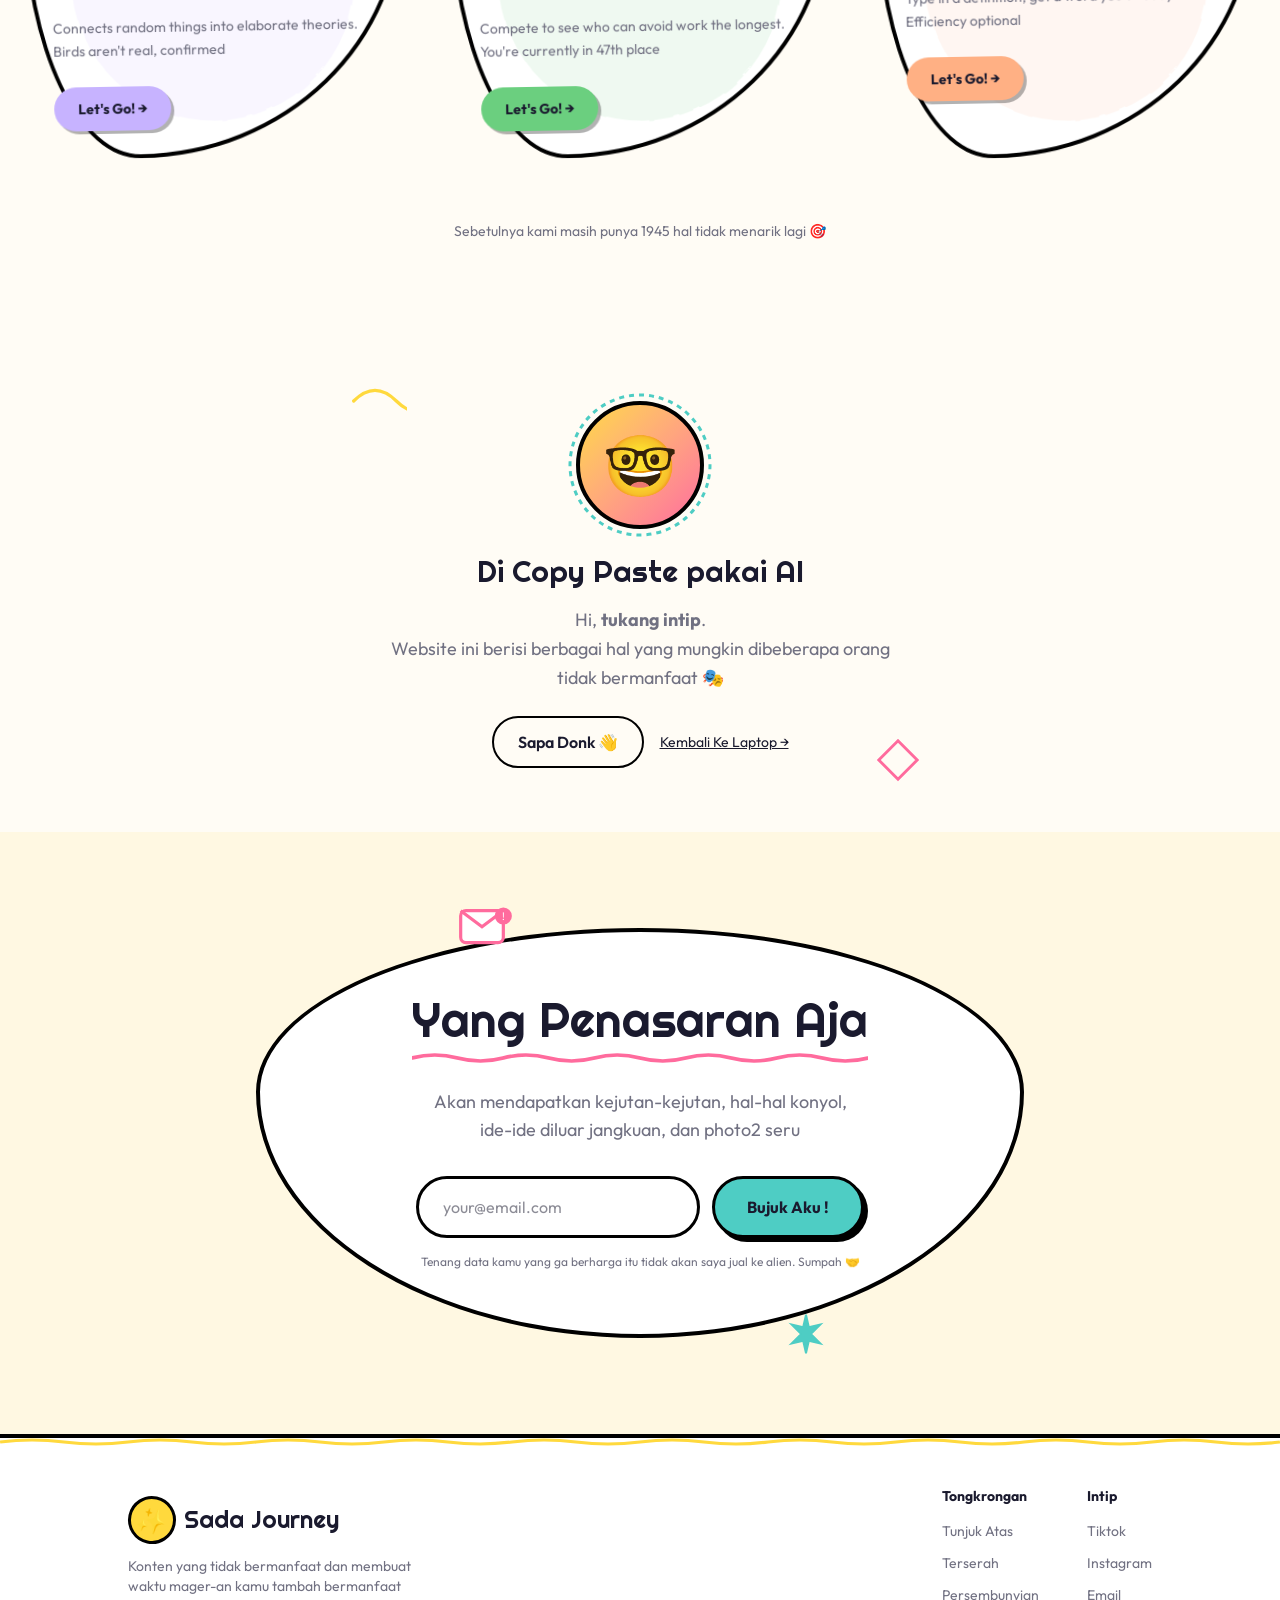
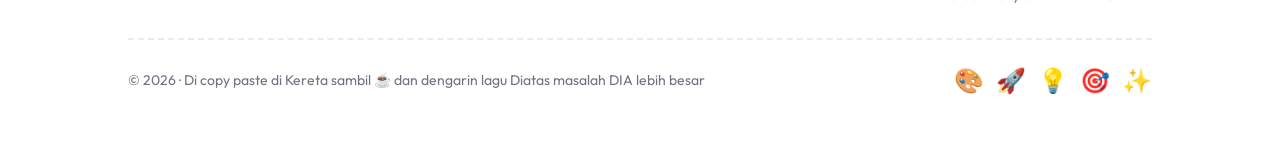
==== commit f2f12f76: "Add files via upload" ====
--- a/index.html
+++ b/index.html
@@ -195,7 +195,7 @@
         .animate-float {
           animation: float 4s ease-in-out infinite;
         }
-      </style></section><section id="Jelajah" class="py-24 px-6"><div class="max-w-7xl mx-auto"><div class="text-center mb-16 relative"><div class="inline-block relative"><h2 class="text-4xl md:text-6xl mb-4" style="font-family: var(--font-display);">Koleksi Bot &amp; Petualangan</h2><svg class="absolute -right-24 top-0 w-20 h-20 hidden lg:block" viewBox="0 0 80 80"><path d="M10 40 Q40 20, 60 35 L55 32 M60 35 L57 40" stroke="#FFD93D" stroke-width="3" fill="none" stroke-linecap="round"></path><text x="0" y="20" fill="#FFD93D" font-size="12" style="font-family: var(--font-body);">Cobainnn!</text></svg></div><p class="text-lg text-muted-foreground max-w-2xl mx-auto">Coba aja klik acak. Tapi GA tanggung jawab ya, Klo waktu kamu jadi sia-sia  🕺 💃 </p></div><div class="grid grid-cols-1 md:grid-cols-2 lg:grid-cols-3 gap-12"><div class="group relative bg-white p-6 cursor-pointer border-4 border-black hover:shadow-[8px_8px_0px_0px_rgba(0,0,0,1)] transition-all duration-300" style="animation: 0.6s ease-out 0s 1 normal both running fadeInUp; transform: rotate(2deg); border-radius: 30% 70% 70% 30% / 30% 30% 70% 70%;"><div class="absolute inset-4 rounded-full opacity-10 group-hover:opacity-20 transition-opacity"><svg viewBox="0 0 200 200" class="w-full h-full"><circle cx="100" cy="100" r="90" fill="#FFD93D" style="filter: url(&quot;#squiggle&quot;);"></circle><defs><filter id="squiggle"><feTurbulence type="fractalNoise" baseFrequency="0.05" numOctaves="3" result="noise"></feTurbulence><feDisplacementMap in="SourceGraphic" in2="noise" scale="3"></feDisplacementMap></filter></defs></svg></div><div class="relative text-center mb-6 mt-4"><div class="text-7xl group-hover:scale-125 group-hover:rotate-12 transition-all duration-300 inline-block" style="filter: drop-shadow(rgba(0, 0, 0, 0.1) 4px 4px 0px);">🔘</div></div><div class="relative"><h3 class="text-2xl mb-3 leading-tight" style="font-family: var(--font-display);">The Unnecessary Button</h3><p class="text-sm text-muted-foreground leading-relaxed mb-6">A button that does... something. Or nothing. Click to find out (or don't)</p><button class="px-6 py-3 rounded-full font-bold text-sm transition-all duration-300 group-hover:scale-110 group-hover:rotate-3" style="background-color: rgb(255, 217, 61); color: rgb(26, 26, 46); box-shadow: rgba(0, 0, 0, 0.3) 3px 3px 0px 0px;">Let's Go! →</button></div><svg class="absolute -top-3 -right-3 w-8 h-8 opacity-0 group-hover:opacity-100 transition-opacity" viewBox="0 0 40 40"><path d="M20 5 L23 15 L33 15 L25 22 L28 32 L20 25 L12 32 L15 22 L7 15 L17 15 Z" fill="#FFD93D" stroke="black" stroke-width="2"></path></svg><style>
+      </style></section><section id="Jelajah" class="py-24 px-6"><div class="max-w-7xl mx-auto"><div class="text-center mb-16 relative"><div class="inline-block relative"><h2 class="text-4xl md:text-6xl mb-4" style="font-family: var(--font-display);">Koleksi Bot &amp; Petualangan</h2><svg class="absolute -right-24 top-0 w-20 h-20 hidden lg:block" viewBox="0 0 80 80"><path d="M10 40 Q40 20, 60 35 L55 32 M60 35 L57 40" stroke="#FFD93D" stroke-width="3" fill="none" stroke-linecap="round"></path><text x="0" y="20" fill="#FFD93D" font-size="12" style="font-family: var(--font-body);">Cobainnn!</text></svg></div><p class="text-lg text-muted-foreground max-w-2xl mx-auto">Coba aja klik acak. Tapi GA tanggung jawab ya, Klo waktu kamu jadi sia-sia  🕺 💃 </p></div><div class="grid grid-cols-1 md:grid-cols-2 lg:grid-cols-3 gap-12"><div onclick="window.location.href='gallery.html'" class="group relative bg-white p-6 cursor-pointer border-4 border-black hover:shadow-[8px_8px_0px_0px_rgba(0,0,0,1)] transition-all duration-300" style="animation: 0.6s ease-out 0s 1 normal both running fadeInUp; transform: rotate(2deg); border-radius: 30% 70% 70% 30% / 30% 30% 70% 70%;"><div class="absolute inset-4 rounded-full opacity-10 group-hover:opacity-20 transition-opacity"><svg viewBox="0 0 200 200" class="w-full h-full"><circle cx="100" cy="100" r="90" fill="#FFD93D" style="filter: url(&quot;#squiggle&quot;);"></circle><defs><filter id="squiggle"><feTurbulence type="fractalNoise" baseFrequency="0.05" numOctaves="3" result="noise"></feTurbulence><feDisplacementMap in="SourceGraphic" in2="noise" scale="3"></feDisplacementMap></filter></defs></svg></div><div class="relative text-center mb-6 mt-4"><div class="text-7xl group-hover:scale-125 group-hover:rotate-12 transition-all duration-300 inline-block" style="filter: drop-shadow(rgba(0, 0, 0, 0.1) 4px 4px 0px);">🔘</div></div><div class="relative"><h3 class="text-2xl mb-3 leading-tight" style="font-family: var(--font-display);">Pojok Photo Sada</h3><p class="text-sm text-muted-foreground leading-relaxed mb-6">Yang lucu-lucu dari SADA 🥔 🐸</p><button class="px-6 py-3 rounded-full font-bold text-sm transition-all duration-300 group-hover:scale-110 group-hover:rotate-3" style="background-color: rgb(255, 217, 61); color: rgb(26, 26, 46); box-shadow: rgba(0, 0, 0, 0.3) 3px 3px 0px 0px;">Let's Go! →</button></div><svg class="absolute -top-3 -right-3 w-8 h-8 opacity-0 group-hover:opacity-100 transition-opacity" viewBox="0 0 40 40"><path d="M20 5 L23 15 L33 15 L25 22 L28 32 L20 25 L12 32 L15 22 L7 15 L17 15 Z" fill="#FFD93D" stroke="black" stroke-width="2"></path></svg><style>
         @keyframes fadeInUp {
           from {
             opacity: 0;
@@ -288,4 +288,4 @@
       </style></div></div></div></div>
 </div>
 </body>
-</html>
+</html>
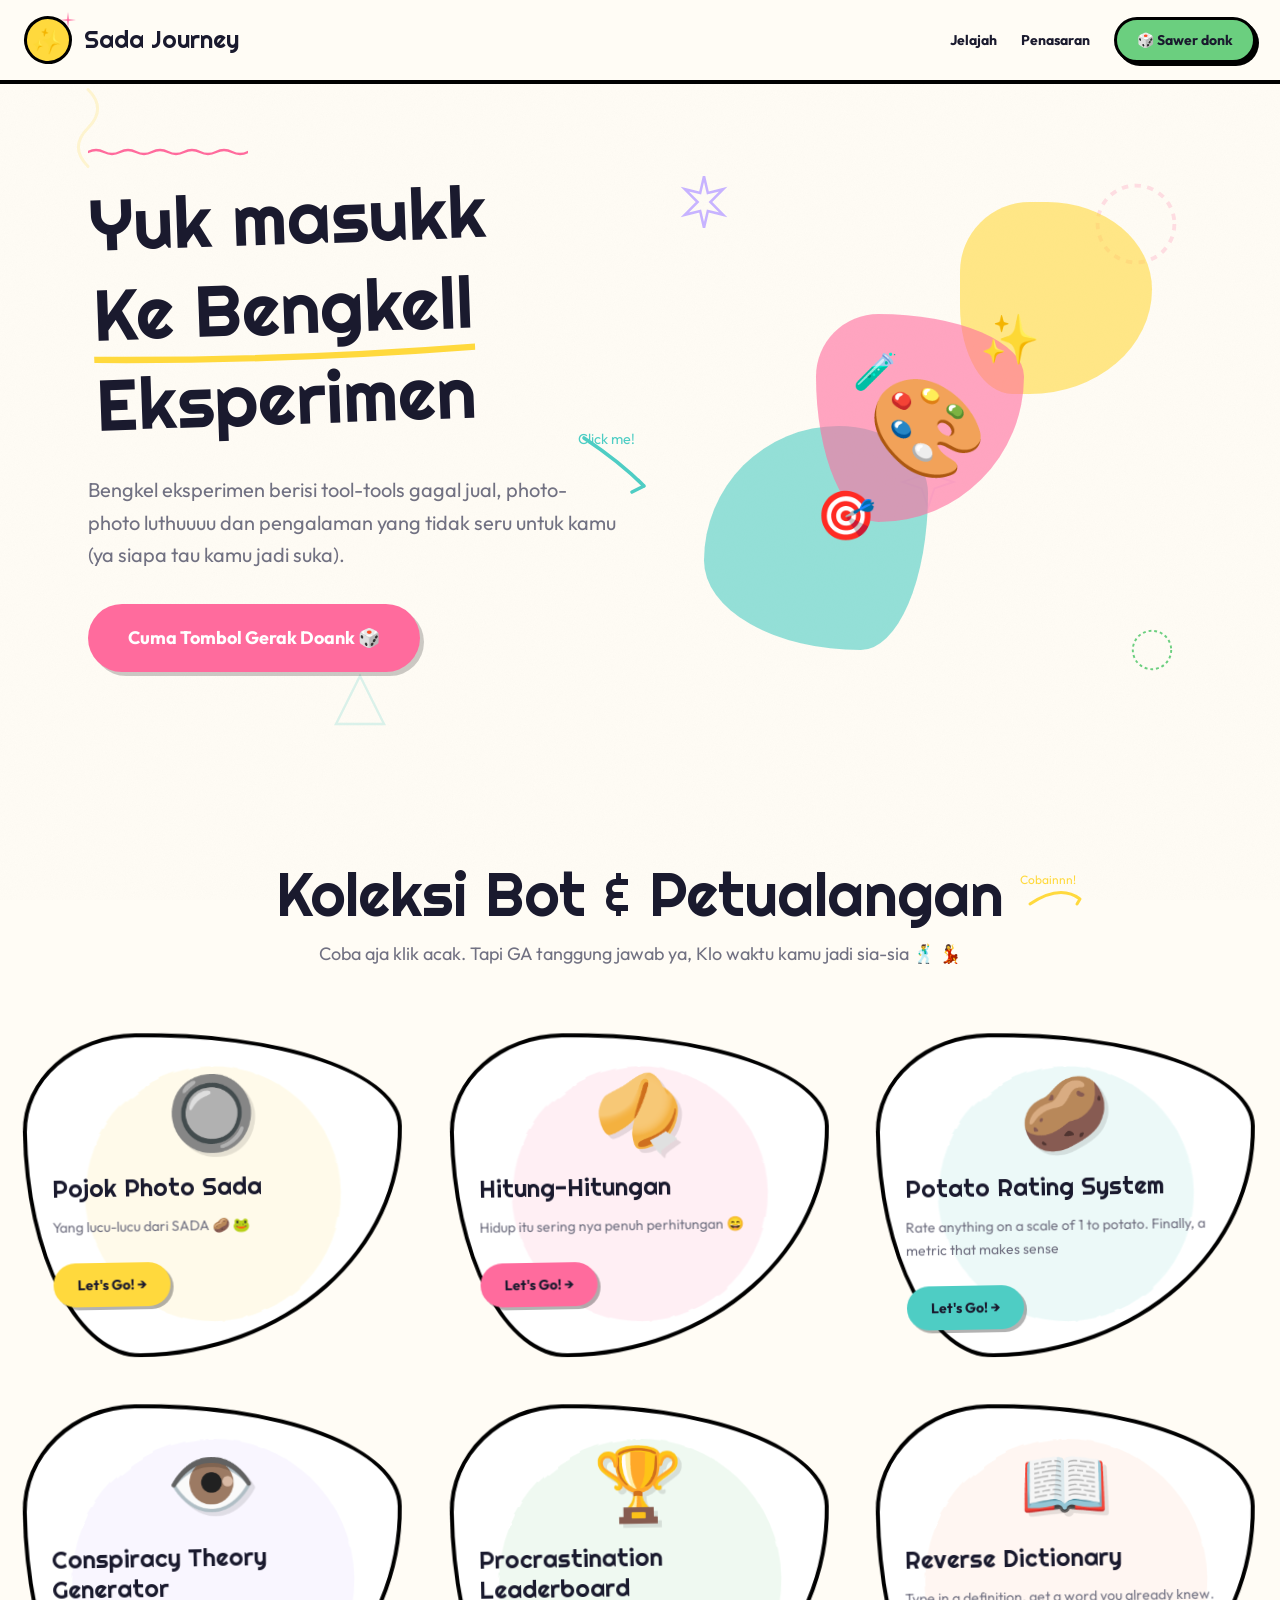
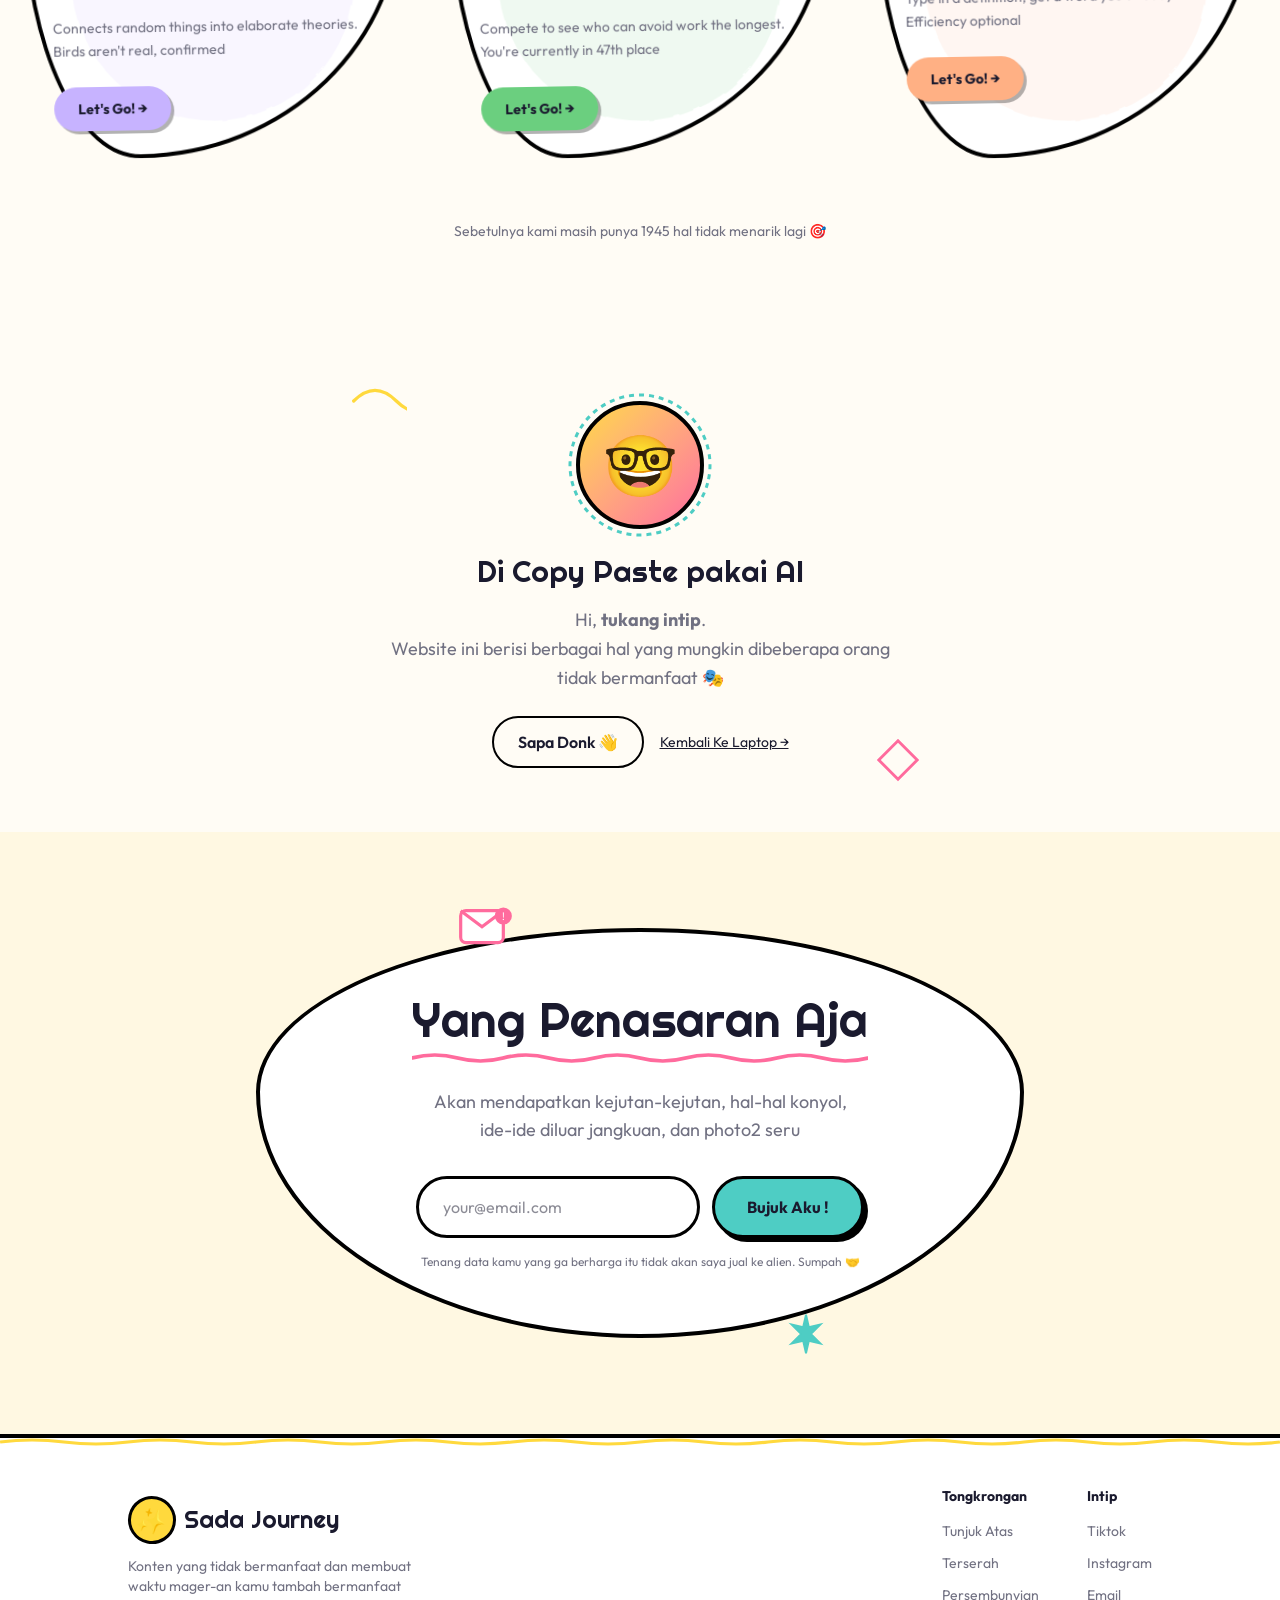
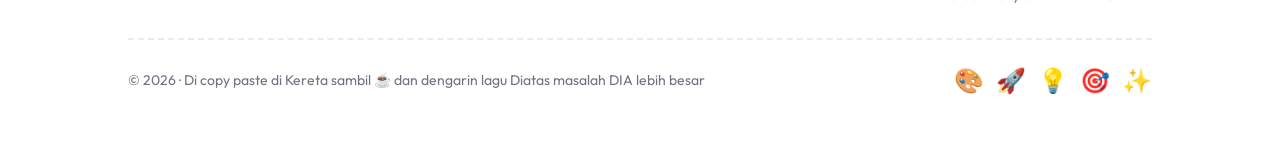
==== commit 2684d680: "Add files via upload" ====
--- a/index.html
+++ b/index.html
@@ -206,7 +206,7 @@
             transform: translateY(0) rotate(2deg);
           }
         }
-      </style></div><div class="group relative bg-white p-6 cursor-pointer border-4 border-black hover:shadow-[8px_8px_0px_0px_rgba(0,0,0,1)] transition-all duration-300" style="animation: 0.6s ease-out 0.1s 1 normal both running fadeInUp; transform: rotate(-3deg); border-radius: 30% 70% 70% 30% / 30% 30% 70% 70%;"><div class="absolute inset-4 rounded-full opacity-10 group-hover:opacity-20 transition-opacity"><svg viewBox="0 0 200 200" class="w-full h-full"><circle cx="100" cy="100" r="90" fill="#FF6B9D" style="filter: url(&quot;#squiggle&quot;);"></circle><defs><filter id="squiggle"><feTurbulence type="fractalNoise" baseFrequency="0.05" numOctaves="3" result="noise"></feTurbulence><feDisplacementMap in="SourceGraphic" in2="noise" scale="3"></feDisplacementMap></filter></defs></svg></div><div class="relative text-center mb-6 mt-4"><div class="text-7xl group-hover:scale-125 group-hover:rotate-12 transition-all duration-300 inline-block" style="filter: drop-shadow(rgba(0, 0, 0, 0.1) 4px 4px 0px);">🥠</div></div><div class="relative"><h3 class="text-2xl mb-3 leading-tight" style="font-family: var(--font-display);">Existential Fortune Cookie</h3><p class="text-sm text-muted-foreground leading-relaxed mb-6">Get life advice from a cookie that questions its own existence</p><button class="px-6 py-3 rounded-full font-bold text-sm transition-all duration-300 group-hover:scale-110 group-hover:rotate-3" style="background-color: rgb(255, 107, 157); color: rgb(26, 26, 46); box-shadow: rgba(0, 0, 0, 0.3) 3px 3px 0px 0px;">Let's Go! →</button></div><svg class="absolute -top-3 -right-3 w-8 h-8 opacity-0 group-hover:opacity-100 transition-opacity" viewBox="0 0 40 40"><path d="M20 5 L23 15 L33 15 L25 22 L28 32 L20 25 L12 32 L15 22 L7 15 L17 15 Z" fill="#FF6B9D" stroke="black" stroke-width="2"></path></svg><style>
+      </style></div><div onclick="window.location.href='sada-pro.html'" class="group relative bg-white p-6 cursor-pointer border-4 border-black hover:shadow-[8px_8px_0px_0px_rgba(0,0,0,1)] transition-all duration-300" style="animation: 0.6s ease-out 0.1s 1 normal both running fadeInUp; transform: rotate(-3deg); border-radius: 30% 70% 70% 30% / 30% 30% 70% 70%;"><div class="absolute inset-4 rounded-full opacity-10 group-hover:opacity-20 transition-opacity"><svg viewBox="0 0 200 200" class="w-full h-full"><circle cx="100" cy="100" r="90" fill="#FF6B9D" style="filter: url(&quot;#squiggle&quot;);"></circle><defs><filter id="squiggle"><feTurbulence type="fractalNoise" baseFrequency="0.05" numOctaves="3" result="noise"></feTurbulence><feDisplacementMap in="SourceGraphic" in2="noise" scale="3"></feDisplacementMap></filter></defs></svg></div><div class="relative text-center mb-6 mt-4"><div class="text-7xl group-hover:scale-125 group-hover:rotate-12 transition-all duration-300 inline-block" style="filter: drop-shadow(rgba(0, 0, 0, 0.1) 4px 4px 0px);">🥠</div></div><div class="relative"><h3 class="text-2xl mb-3 leading-tight" style="font-family: var(--font-display);">Hitung-Hitungan</h3><p class="text-sm text-muted-foreground leading-relaxed mb-6">Hidup itu sering nya penuh perhitungan 😄</p><button class="px-6 py-3 rounded-full font-bold text-sm transition-all duration-300 group-hover:scale-110 group-hover:rotate-3" style="background-color: rgb(255, 107, 157); color: rgb(26, 26, 46); box-shadow: rgba(0, 0, 0, 0.3) 3px 3px 0px 0px;">Let's Go! →</button></div><svg class="absolute -top-3 -right-3 w-8 h-8 opacity-0 group-hover:opacity-100 transition-opacity" viewBox="0 0 40 40"><path d="M20 5 L23 15 L33 15 L25 22 L28 32 L20 25 L12 32 L15 22 L7 15 L17 15 Z" fill="#FF6B9D" stroke="black" stroke-width="2"></path></svg><style>
         @keyframes fadeInUp {
           from {
             opacity: 0;
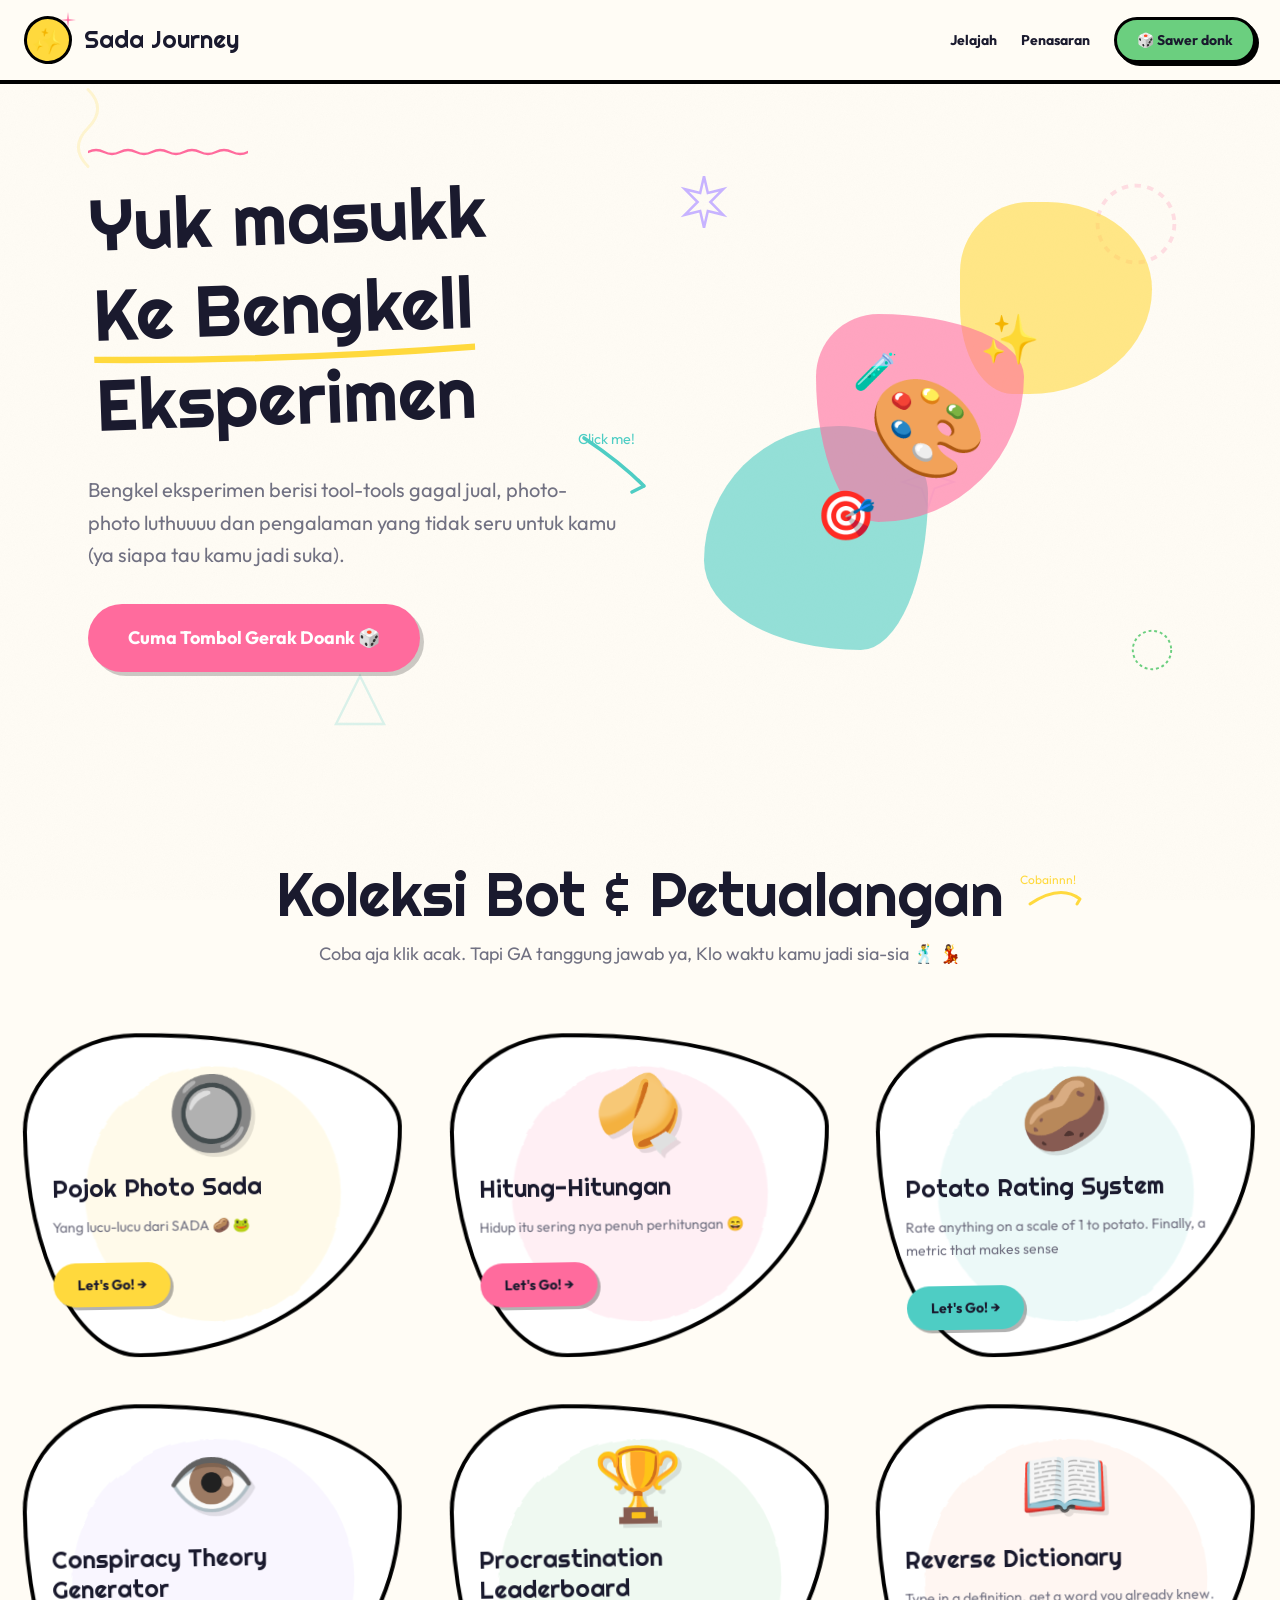
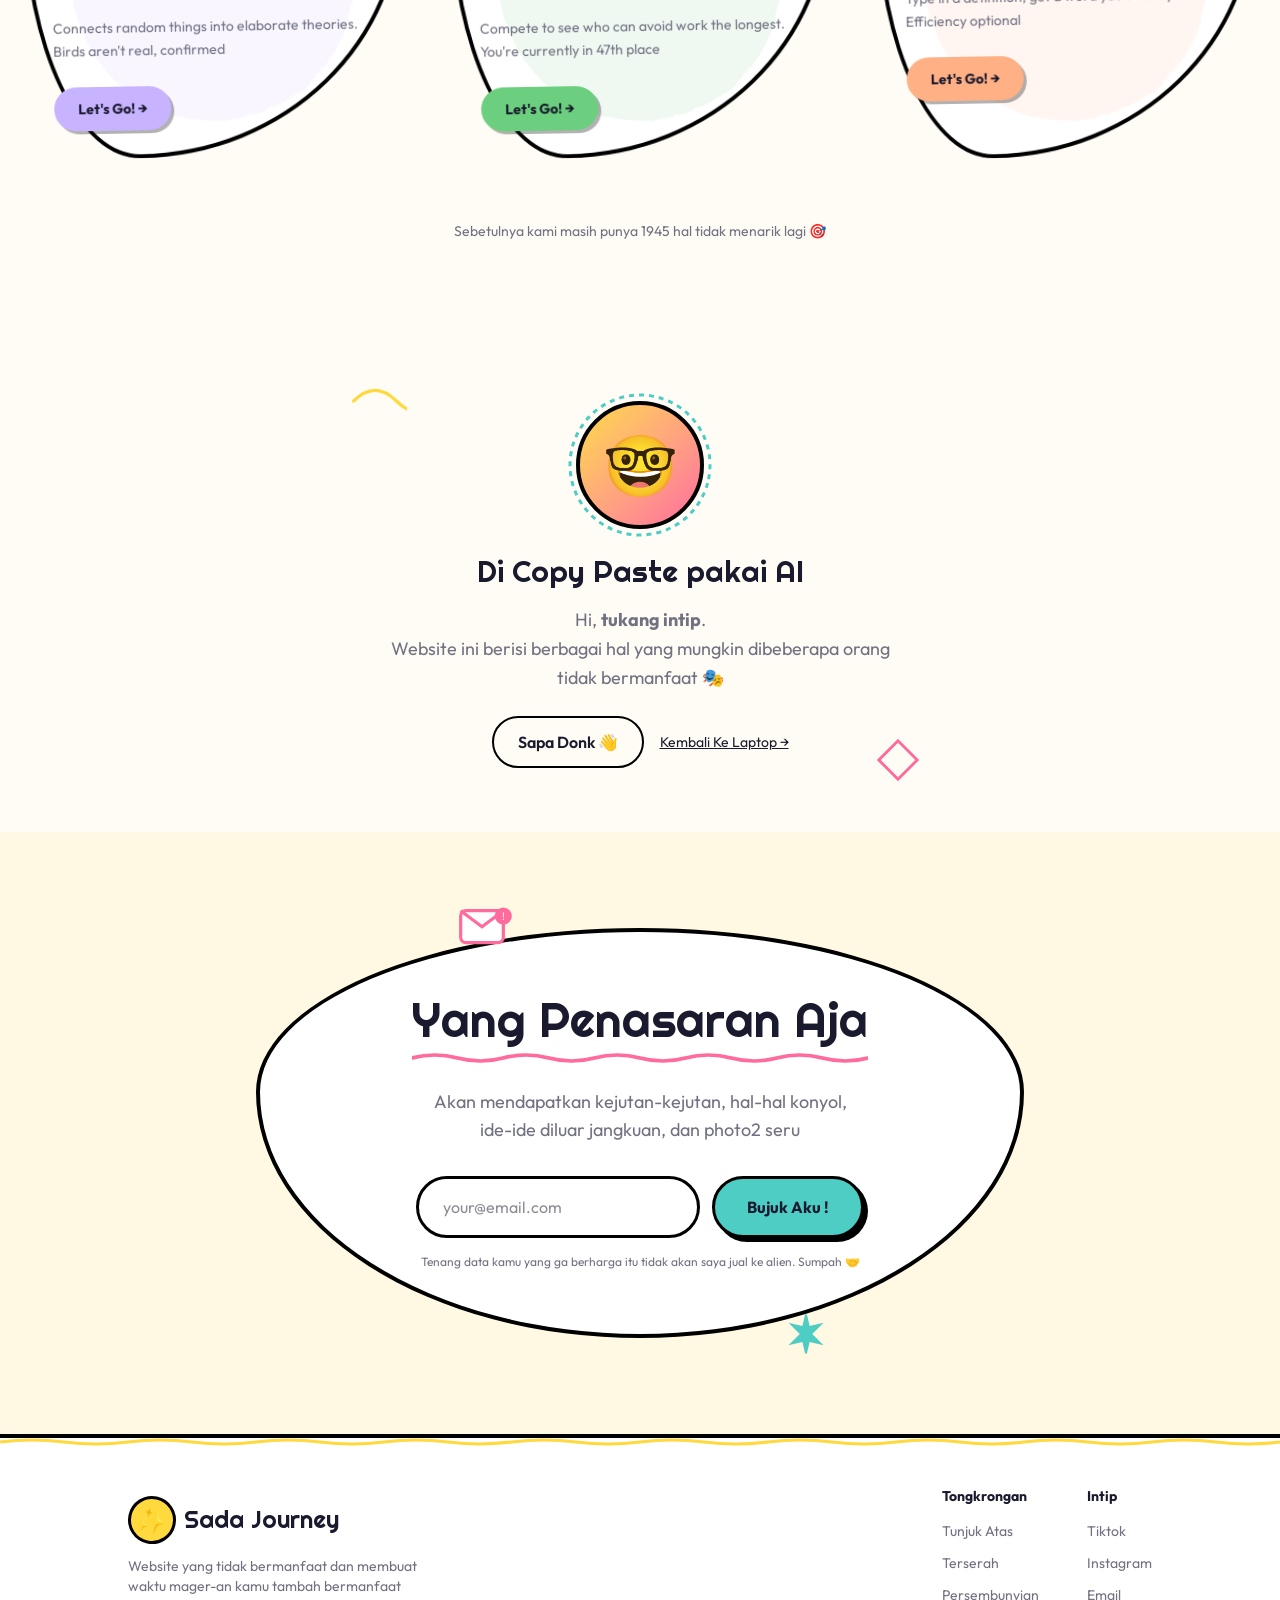
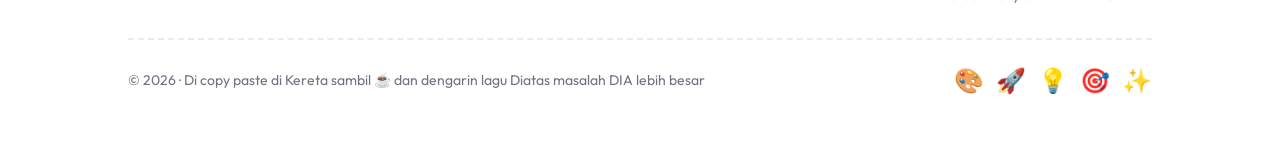
==== commit e5d22f78: "Add files via upload" ====
--- a/index.html
+++ b/index.html
@@ -261,7 +261,7 @@
             transform: translateY(0) rotate(-1deg);
           }
         }
-      </style></div></div><div class="mt-16 text-center"><p class="text-sm text-muted-foreground italic">Sebetulnya kami masih punya 1945 hal tidak menarik lagi 🎯</p></div></div></section><section id="Penasaran" class="py-16 px-6"><div class="max-w-3xl mx-auto text-center"><div class="relative inline-block"><div class="relative w-32 h-32 mx-auto mb-6"><div class="w-full h-full rounded-full bg-gradient-to-br from-[#FFD93D] to-[#FF6B9D] flex items-center justify-center text-6xl border-4 border-black">🤓</div><svg class="absolute -inset-4 w-40 h-40" viewBox="0 0 160 160"><circle cx="80" cy="80" r="70" stroke="#4ECDC4" stroke-width="3" fill="none" stroke-dasharray="5,5" transform="rotate(15 80 80)"></circle></svg></div><h3 class="text-3xl mb-4" style="font-family: var(--font-display);">Di Copy Paste pakai AI</h3><p class="text-lg text-muted-foreground leading-relaxed max-w-xl mx-auto mb-6">Hi, <b>tukang intip</b>. <br> Website ini berisi berbagai hal yang mungkin dibeberapa orang <br>tidak bermanfaat 🎭 </p><div class="flex items-center justify-center gap-4"><a href="#" class="px-6 py-3 border-2 border-black rounded-full font-semibold hover:bg-black hover:text-white transition-colors">Sapa Donk 👋</a><a href="#" class="text-sm underline hover:no-underline">Kembali Ke Laptop →</a></div><svg class="absolute -top-8 -left-12 w-16 h-16 hidden md:block" viewBox="0 0 60 60"><path d="M10 30 Q30 10, 50 30 T90 30" stroke="#FFD93D" stroke-width="3" fill="none" stroke-linecap="round"></path></svg><svg class="absolute -bottom-4 -right-8 w-12 h-12 hidden md:block" viewBox="0 0 50 50"><path d="M5 25 L25 5 L45 25 L25 45 Z" stroke="#FF6B9D" stroke-width="3" fill="none"></path></svg></div></div></section><section id="newsletter" class="py-24 px-6 bg-[#FFD93D]/10"><div class="max-w-3xl mx-auto"><div class="relative bg-white border-4 border-black p-12 md:p-16 text-center" style="border-radius: 50% / 40% 40% 60% 60%;"><svg class="absolute -top-8 left-1/4 w-16 h-16" viewBox="0 0 60 60"><rect x="10" y="10" width="40" height="30" rx="5" stroke="#FF6B9D" stroke-width="3" fill="white"></rect><path d="M10 10 L30 25 L50 10" stroke="#FF6B9D" stroke-width="3" fill="none"></path><circle cx="50" cy="15" r="8" fill="#FF6B9D"></circle><text x="50" y="19" text-anchor="middle" font-size="10" fill="white">!</text></svg><svg class="absolute -bottom-6 right-1/4 w-12 h-12" viewBox="0 0 50 50"><path d="M25 5 L28 18 L40 15 L30 25 L40 35 L28 32 L25 45 L22 32 L10 35 L20 25 L10 15 L22 18 Z" stroke="#4ECDC4" stroke-width="2" fill="#4ECDC4"></path></svg><div class="relative z-10"><div class="inline-block mb-6"><h2 class="text-4xl md:text-5xl" style="font-family: var(--font-display);">Yang Penasaran Aja</h2><svg class="w-full h-3 mt-2" viewBox="0 0 300 10" preserveAspectRatio="none"><path d="M0 5 Q15 0, 30 5 T60 5 T90 5 T120 5 T150 5 T180 5 T210 5 T240 5 T270 5 T300 5" stroke="#FF6B9D" stroke-width="3" fill="none" stroke-linecap="round"></path></svg></div><p class="text-lg text-muted-foreground mb-8 max-w-md mx-auto">Akan mendapatkan kejutan-kejutan, hal-hal konyol, ide-ide diluar jangkuan, dan photo2 seru</p><form class="flex flex-col sm:flex-row gap-3 max-w-md mx-auto mb-4"><input type="email" placeholder="your@email.com" class="flex-1 px-6 py-4 rounded-full border-3 border-black outline-none focus:shadow-[4px_4px_0px_0px_rgba(0,0,0,1)] transition-all bg-white" style="border-width: 3px;"><button type="submit" class="px-8 py-4 bg-[#4ECDC4] text-primary rounded-full font-bold border-3 border-black hover:scale-105 hover:rotate-2 transition-all shadow-[4px_4px_0px_0px_rgba(0,0,0,1)] hover:shadow-[6px_6px_0px_0px_rgba(0,0,0,1)] whitespace-nowrap" style="border-width: 3px;">Bujuk Aku !</button></form><p class="text-xs text-muted-foreground">Tenang data kamu yang ga berharga itu tidak akan saya jual ke alien. Sumpah 🤝</p></div></div></div></section><footer class="bg-white border-t-4 border-black py-12 px-6 relative"><svg class="absolute top-0 left-0 w-full h-2" viewBox="0 0 1200 10" preserveAspectRatio="none"><path d="M0 5 Q30 0, 60 5 T120 5 T180 5 T240 5 T300 5 T360 5 T420 5 T480 5 T540 5 T600 5 T660 5 T720 5 T780 5 T840 5 T900 5 T960 5 T1020 5 T1080 5 T1140 5 T1200 5" stroke="#FFD93D" stroke-width="4" fill="none"></path></svg><div class="max-w-5xl mx-auto"><div class="flex flex-col md:flex-row justify-between items-start md:items-center gap-8 mb-8"><div><div class="flex items-center gap-2 mb-3"><div class="w-12 h-12 rounded-full bg-[#FFD93D] flex items-center justify-center rotate-12 border-3 border-black" style="border-width: 3px;"><span class="text-2xl">✨</span></div><span class="text-2xl font-bold" style="font-family: var(--font-display);">Sada Journey</span></div><p class="text-sm text-muted-foreground max-w-xs">Konten yang tidak bermanfaat dan membuat waktu mager-an kamu tambah bermanfaat</p></div><div class="flex gap-12"><div><h4 class="font-bold mb-3 text-sm">Tongkrongan</h4><ul class="space-y-2"><li><a href="#" class="text-sm text-muted-foreground hover:text-[#FF6B9D] transition-colors">Tunjuk Atas</a></li><li><a href="#" class="text-sm text-muted-foreground hover:text-[#4ECDC4] transition-colors">Terserah</a></li><li><a href="#" class="text-sm text-muted-foreground hover:text-[#FFD93D] transition-colors">Persembunyian</a></li></ul></div><div><h4 class="font-bold mb-3 text-sm">Intip</h4><ul class="space-y-2"><li><a href="#" class="text-sm text-muted-foreground hover:text-[#6BCF7F] transition-colors">Tiktok</a></li><li><a href="#" class="text-sm text-muted-foreground hover:text-[#C7B3FF] transition-colors">Instagram</a></li><li><a href="#" class="text-sm text-muted-foreground hover:text-[#FFB084] transition-colors">Email</a></li></ul></div></div></div><div class="pt-6 border-t-2 border-dashed border-border flex flex-col md:flex-row justify-between items-center gap-4"><p class="text-sm text-muted-foreground">© 2026 · Di copy paste di Kereta sambil ☕ dan dengarin lagu Diatas masalah DIA lebih besar</p><div class="flex gap-3"><span class="text-2xl hover:scale-125 hover:rotate-12 transition-transform cursor-pointer" style="animation-delay: 0s;">🎨</span><span class="text-2xl hover:scale-125 hover:rotate-12 transition-transform cursor-pointer" style="animation-delay: 0.1s;">🚀</span><span class="text-2xl hover:scale-125 hover:rotate-12 transition-transform cursor-pointer" style="animation-delay: 0.2s;">💡</span><span class="text-2xl hover:scale-125 hover:rotate-12 transition-transform cursor-pointer" style="animation-delay: 0.3s;">🎯</span><span class="text-2xl hover:scale-125 hover:rotate-12 transition-transform cursor-pointer" style="animation-delay: 0.4s;">✨</span></div></div></div></footer></div><style>
+      </style></div></div><div class="mt-16 text-center"><p class="text-sm text-muted-foreground italic">Sebetulnya kami masih punya 1945 hal tidak menarik lagi 🎯</p></div></div></section><section id="Penasaran" class="py-16 px-6"><div class="max-w-3xl mx-auto text-center"><div class="relative inline-block"><div class="relative w-32 h-32 mx-auto mb-6"><div class="w-full h-full rounded-full bg-gradient-to-br from-[#FFD93D] to-[#FF6B9D] flex items-center justify-center text-6xl border-4 border-black">🤓</div><svg class="absolute -inset-4 w-40 h-40" viewBox="0 0 160 160"><circle cx="80" cy="80" r="70" stroke="#4ECDC4" stroke-width="3" fill="none" stroke-dasharray="5,5" transform="rotate(15 80 80)"></circle></svg></div><h3 class="text-3xl mb-4" style="font-family: var(--font-display);">Di Copy Paste pakai AI</h3><p class="text-lg text-muted-foreground leading-relaxed max-w-xl mx-auto mb-6">Hi, <b>tukang intip</b>. <br> Website ini berisi berbagai hal yang mungkin dibeberapa orang <br>tidak bermanfaat 🎭 </p><div class="flex items-center justify-center gap-4"><a href="#" class="px-6 py-3 border-2 border-black rounded-full font-semibold hover:bg-black hover:text-white transition-colors">Sapa Donk 👋</a><a href="#" class="text-sm underline hover:no-underline">Kembali Ke Laptop →</a></div><svg class="absolute -top-8 -left-12 w-16 h-16 hidden md:block" viewBox="0 0 60 60"><path d="M10 30 Q30 10, 50 30 T90 30" stroke="#FFD93D" stroke-width="3" fill="none" stroke-linecap="round"></path></svg><svg class="absolute -bottom-4 -right-8 w-12 h-12 hidden md:block" viewBox="0 0 50 50"><path d="M5 25 L25 5 L45 25 L25 45 Z" stroke="#FF6B9D" stroke-width="3" fill="none"></path></svg></div></div></section><section id="newsletter" class="py-24 px-6 bg-[#FFD93D]/10"><div class="max-w-3xl mx-auto"><div class="relative bg-white border-4 border-black p-12 md:p-16 text-center" style="border-radius: 50% / 40% 40% 60% 60%;"><svg class="absolute -top-8 left-1/4 w-16 h-16" viewBox="0 0 60 60"><rect x="10" y="10" width="40" height="30" rx="5" stroke="#FF6B9D" stroke-width="3" fill="white"></rect><path d="M10 10 L30 25 L50 10" stroke="#FF6B9D" stroke-width="3" fill="none"></path><circle cx="50" cy="15" r="8" fill="#FF6B9D"></circle><text x="50" y="19" text-anchor="middle" font-size="10" fill="white">!</text></svg><svg class="absolute -bottom-6 right-1/4 w-12 h-12" viewBox="0 0 50 50"><path d="M25 5 L28 18 L40 15 L30 25 L40 35 L28 32 L25 45 L22 32 L10 35 L20 25 L10 15 L22 18 Z" stroke="#4ECDC4" stroke-width="2" fill="#4ECDC4"></path></svg><div class="relative z-10"><div class="inline-block mb-6"><h2 class="text-4xl md:text-5xl" style="font-family: var(--font-display);">Yang Penasaran Aja</h2><svg class="w-full h-3 mt-2" viewBox="0 0 300 10" preserveAspectRatio="none"><path d="M0 5 Q15 0, 30 5 T60 5 T90 5 T120 5 T150 5 T180 5 T210 5 T240 5 T270 5 T300 5" stroke="#FF6B9D" stroke-width="3" fill="none" stroke-linecap="round"></path></svg></div><p class="text-lg text-muted-foreground mb-8 max-w-md mx-auto">Akan mendapatkan kejutan-kejutan, hal-hal konyol, ide-ide diluar jangkuan, dan photo2 seru</p><form class="flex flex-col sm:flex-row gap-3 max-w-md mx-auto mb-4"><input type="email" placeholder="your@email.com" class="flex-1 px-6 py-4 rounded-full border-3 border-black outline-none focus:shadow-[4px_4px_0px_0px_rgba(0,0,0,1)] transition-all bg-white" style="border-width: 3px;"><button type="submit" class="px-8 py-4 bg-[#4ECDC4] text-primary rounded-full font-bold border-3 border-black hover:scale-105 hover:rotate-2 transition-all shadow-[4px_4px_0px_0px_rgba(0,0,0,1)] hover:shadow-[6px_6px_0px_0px_rgba(0,0,0,1)] whitespace-nowrap" style="border-width: 3px;">Bujuk Aku !</button></form><p class="text-xs text-muted-foreground">Tenang data kamu yang ga berharga itu tidak akan saya jual ke alien. Sumpah 🤝</p></div></div></div></section><footer class="bg-white border-t-4 border-black py-12 px-6 relative"><svg class="absolute top-0 left-0 w-full h-2" viewBox="0 0 1200 10" preserveAspectRatio="none"><path d="M0 5 Q30 0, 60 5 T120 5 T180 5 T240 5 T300 5 T360 5 T420 5 T480 5 T540 5 T600 5 T660 5 T720 5 T780 5 T840 5 T900 5 T960 5 T1020 5 T1080 5 T1140 5 T1200 5" stroke="#FFD93D" stroke-width="4" fill="none"></path></svg><div class="max-w-5xl mx-auto"><div class="flex flex-col md:flex-row justify-between items-start md:items-center gap-8 mb-8"><div><div class="flex items-center gap-2 mb-3"><div class="w-12 h-12 rounded-full bg-[#FFD93D] flex items-center justify-center rotate-12 border-3 border-black" style="border-width: 3px;"><span class="text-2xl">✨</span></div><span class="text-2xl font-bold" style="font-family: var(--font-display);">Sada Journey</span></div><p class="text-sm text-muted-foreground max-w-xs">Website yang tidak bermanfaat dan membuat waktu mager-an kamu tambah bermanfaat</p></div><div class="flex gap-12"><div><h4 class="font-bold mb-3 text-sm">Tongkrongan</h4><ul class="space-y-2"><li><a href="#" class="text-sm text-muted-foreground hover:text-[#FF6B9D] transition-colors">Tunjuk Atas</a></li><li><a href="#" class="text-sm text-muted-foreground hover:text-[#4ECDC4] transition-colors">Terserah</a></li><li><a href="#" class="text-sm text-muted-foreground hover:text-[#FFD93D] transition-colors">Persembunyian</a></li></ul></div><div><h4 class="font-bold mb-3 text-sm">Intip</h4><ul class="space-y-2"><li><a href="#" class="text-sm text-muted-foreground hover:text-[#6BCF7F] transition-colors">Tiktok</a></li><li><a href="#" class="text-sm text-muted-foreground hover:text-[#C7B3FF] transition-colors">Instagram</a></li><li><a href="#" class="text-sm text-muted-foreground hover:text-[#FFB084] transition-colors">Email</a></li></ul></div></div></div><div class="pt-6 border-t-2 border-dashed border-border flex flex-col md:flex-row justify-between items-center gap-4"><p class="text-sm text-muted-foreground">© 2026 · Di copy paste di Kereta sambil ☕ dan dengarin lagu Diatas masalah DIA lebih besar</p><div class="flex gap-3"><span class="text-2xl hover:scale-125 hover:rotate-12 transition-transform cursor-pointer" style="animation-delay: 0s;">🎨</span><span class="text-2xl hover:scale-125 hover:rotate-12 transition-transform cursor-pointer" style="animation-delay: 0.1s;">🚀</span><span class="text-2xl hover:scale-125 hover:rotate-12 transition-transform cursor-pointer" style="animation-delay: 0.2s;">💡</span><span class="text-2xl hover:scale-125 hover:rotate-12 transition-transform cursor-pointer" style="animation-delay: 0.3s;">🎯</span><span class="text-2xl hover:scale-125 hover:rotate-12 transition-transform cursor-pointer" style="animation-delay: 0.4s;">✨</span></div></div></div></footer></div><style>
         @keyframes float-slow {
           0%,
           100% {
